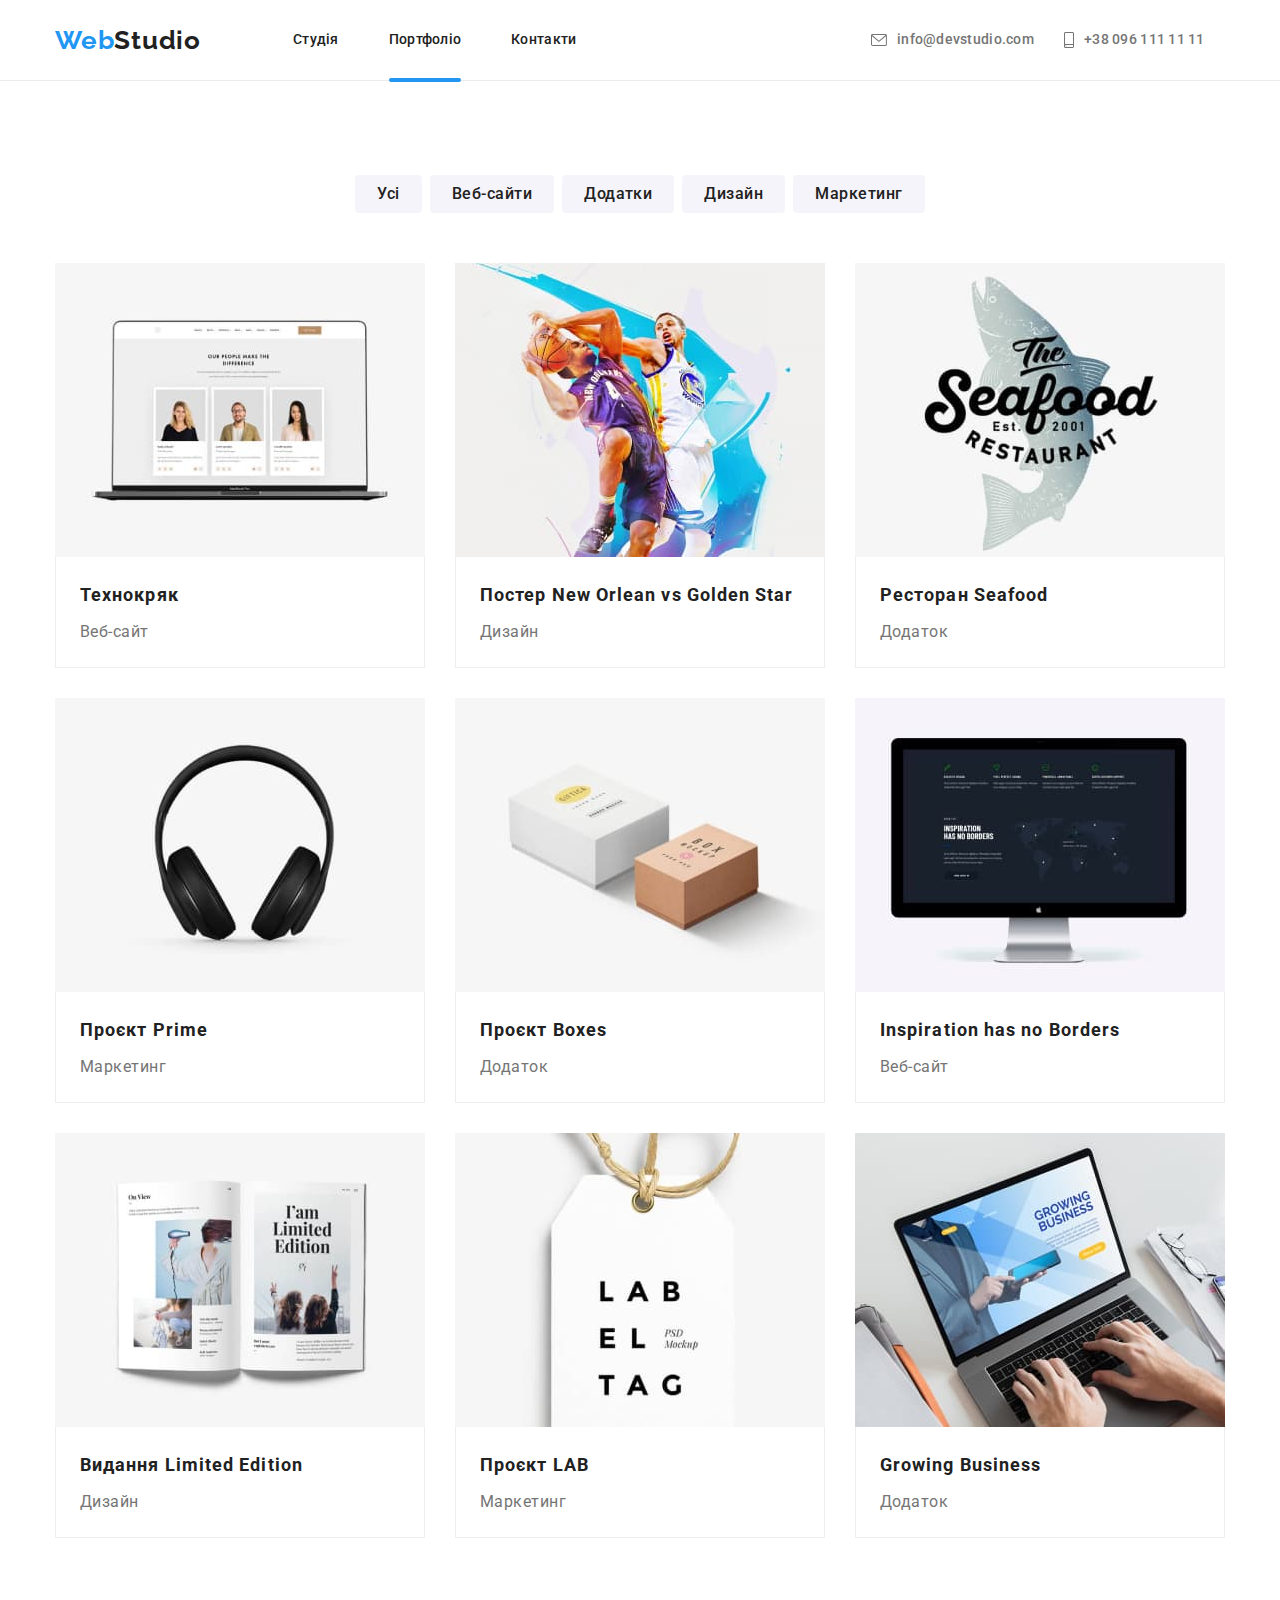
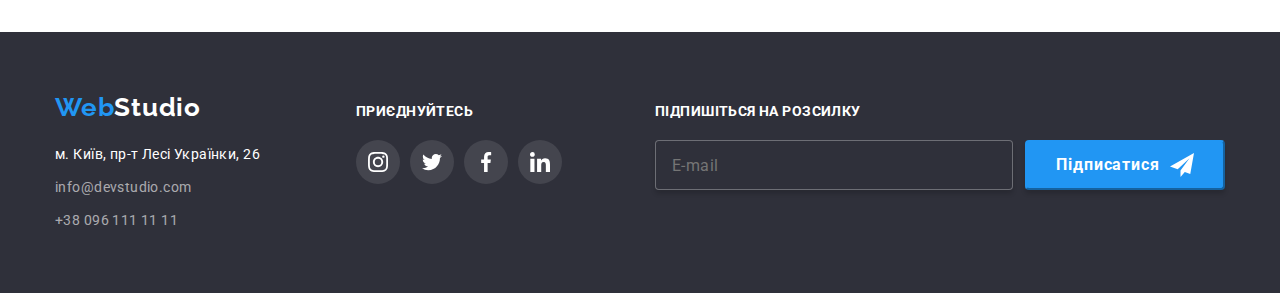
==== portfolio.html @ dd697e54 "1" ====
<!DOCTYPE html>
<html lang="uk">
  <head>
    <meta charset="UTF-8" />
    <link rel="preconnect" href="https://fonts.googleapis.com" />
    <link rel="preconnect" href="https://fonts.gstatic.com" crossorigin />
    <link
      href="https://fonts.googleapis.com/css2?family=Raleway:wght@700&family=Roboto:wght@400;500;700;900&display=swap"
      rel="stylesheet"
    />
    <meta name="viewport" content="width=device-width, initial-scale=1.0" />
    <title>WebStudio</title>
    <link
      rel="stylesheet"
      href="https://cdnjs.cloudflare.com/ajax/libs/modern-normalize/1.1.0/modern-normalize.min.css"
      integrity="sha512-wpPYUAdjBVSE4KJnH1VR1HeZfpl1ub8YT/NKx4PuQ5NmX2tKuGu6U/JRp5y+Y8XG2tV+wKQpNHVUX03MfMFn9Q=="
      crossorigin="anonymous"
      referrerpolicy="no-referrer"
    />
    <link
      rel="stylesheet"
      href="https://cdnjs.cloudflare.com/ajax/libs/modern-normalize/1.1.0/modern-normalize.min.css"
    />
    <link rel="stylesheet" href="./css/main.min.css" />
  </head>
  <body class="portfolio-body">
    <header class="page-header">
      <div class="container">
        <nav class="main-nav">
          <a href="" class="page-header__logo logo">Web<span class="logo__text">Studio</span></a>
          <ul class="site-nav">
            <li class="site-nav__item">
              <a href="./index.html" class="site-nav__link">Студія</a>
            </li>
            <li class="site-nav__item">
              <a href="./portfolio.html" class="site-nav__link site-nav__link--current"
                >Портфоліо</a
              >
            </li>
            <li class="site-nav__item"><a href="./" class="site-nav__link">Контакти</a></li>
          </ul>
          <ul class="site-auth">
            <li class="site-auth__item">
              <a href="mailto:info@devstudio.com" class="site-auth__link"
                ><svg class="site-auth__icon" width="16" height="12">
                  <use href="./images/icons.svg#icon-envelope"></use></svg
                >info@devstudio.com</a
              >
            </li>
            <li class="site-auth__item">
              <a href="tel:+380961111111" class="site-auth__link"
                ><svg class="site-auth__icon" width="10" height="16">
                  <use href="./images/icons.svg#icon-phone"></use></svg
                >+38 096 111 11 11</a
              >
            </li>
          </ul>
        </nav>
      </div>
    </header>
    <main>
      <section class="section-portfolio">
        <div class="container">
          <!--Фільтр з 5 кнопок-->
          <ul class="filters">
            <li class="filters__item">
              <button type="button" class="button__filter">Усі</button>
            </li>
            <li class="filters__item">
              <button type="button" class="button__filter">Веб-сайти</button>
            </li>
            <li class="filters__item">
              <button type="button" class="button__filter">Додатки</button>
            </li>
            <li class="filters__item">
              <button type="button" class="button__filter">Дизайн</button>
            </li>
            <li class="filters__item">
              <button type="button" class="button__filter">Маркетинг</button>
            </li>
          </ul>
          <!--Приклади робіт-->

          <div class="card example-card">
            <ul class="card__list">
              <li class="card__item">
                <a href="" class="card__link">
                  <div class="card__image">
                    <img
                      src="./images/img1.jpg"
                      alt="екран комп'ютера з трьома представниками компанії та основними відомостями про них"
                      width="370"
                      class="photo"
                    />
                    <div class="card__overlay">
                      <p class="card__text">
                        Ресурс пропонує комплексні пропозиції з різним рівнем функціоналу та
                        сервісів. Все це дозволить відвідувачу отримати вичерпні відомості про
                        компанію чи приватну особу.
                      </p>
                    </div>
                  </div>
                  <div class="card__sign">
                    <h2 class="card__name">Технокряк</h2>
                    <p class="card__product">Веб-сайт</p>
                  </div>
                </a>
              </li>
              <li class="card__item">
                <a href="" class="card__link">
                  <div class="card__image">
                    <img
                      src="./images/img2.jpg"
                      alt="зображення двох баскетболістів у стрибку в боротьбі за м'яч"
                      width="370"
                      class="photo"
                    />
                    <div class="card__overlay">
                      <p class="card__text">
                        Ресурс пропонує комплексні пропозиції з різним рівнем функціоналу та
                        сервісів. Все це дозволить відвідувачу отримати вичерпні відомості про
                        компанію чи приватну особу.
                      </p>
                    </div>
                  </div>
                  <div class="card__sign">
                    <h2 class="card__name">Постер New Orlean vs Golden Star</h2>
                    <p class="card__product">Дизайн</p>
                  </div>
                </a>
              </li>
              <li class="card__item">
                <a href="" class="card__link">
                  <div class="card__image">
                    <img
                      src="./images/img3.jpg"
                      alt="сіра риба як логотип ресторану з назвою ресторану на ній"
                      width="370"
                      class="photo"
                    />
                    <div class="card__overlay">
                      <p class="card__text">
                        Ресурс пропонує комплексні пропозиції з різним рівнем функціоналу та
                        сервісів. Все це дозволить відвідувачу отримати вичерпні відомості про
                        компанію чи приватну особу.
                      </p>
                    </div>
                  </div>
                  <div class="card__sign">
                    <h2 class="card__name">Ресторан Seafood</h2>
                    <p class="card__product">Додаток</p>
                  </div>
                </a>
              </li>
              <li class="card__item">
                <a href="" class="card__link">
                  <div class="card__image">
                    <img
                      src="./images/img4.jpg"
                      alt="великі навушники чорного кольору"
                      width="370"
                      class="photo"
                    />
                    <div class="card__overlay">
                      <p class="card__text">
                        Ресурс пропонує комплексні пропозиції з різним рівнем функціоналу та
                        сервісів. Все це дозволить відвідувачу отримати вичерпні відомості про
                        компанію чи приватну особу.
                      </p>
                    </div>
                  </div>
                  <div class="card__sign">
                    <h2 class="card__name">Проєкт Prime</h2>
                    <p class="card__product">Маркетинг</p>
                  </div>
                </a>
              </li>
              <li class="card__item">
                <a href="" class="card__link">
                  <div class="card__image">
                    <img
                      src="./images/img5.jpg"
                      alt="біла і коричнева коробки лежать поруч"
                      width="370"
                      class="photo"
                    />
                    <div class="card__overlay">
                      <p class="card__text">
                        Ресурс пропонує комплексні пропозиції з різним рівнем функціоналу та
                        сервісів. Все це дозволить відвідувачу отримати вичерпні відомості про
                        компанію чи приватну особу.
                      </p>
                    </div>
                  </div>
                  <div class="card__sign">
                    <h2 class="card__name">Проєкт Boxes</h2>
                    <p class="card__product">Додаток</p>
                  </div>
                </a>
              </li>
              <li class="card__item">
                <a href="" class="card__link">
                  <div class="card__image">
                    <img
                      src="./images/img6.jpg"
                      alt="комп'ютер з сторінкою сайту на екрані"
                      width="370"
                      class="photo"
                    />
                    <div class="card__overlay">
                      <p class="card__text">
                        Ресурс пропонує комплексні пропозиції з різним рівнем функціоналу та
                        сервісів. Все це дозволить відвідувачу отримати вичерпні відомості про
                        компанію чи приватну особу.
                      </p>
                    </div>
                  </div>
                  <div class="card__sign">
                    <h2 class="card__name">Inspiration has no Borders</h2>
                    <p class="card__product">Веб-сайт</p>
                  </div>
                </a>
              </li>
              <li class="card__item">
                <a href="" class="card__link">
                  <div class="card__image">
                    <img
                      src="./images/img7.jpg"
                      alt="розворот журналу з зображеннями-прикладами дизайну"
                      width="370"
                      class="photo"
                    />
                    <div class="card__overlay">
                      <p class="card__text">
                        Ресурс пропонує комплексні пропозиції з різним рівнем функціоналу та
                        сервісів. Все це дозволить відвідувачу отримати вичерпні відомості про
                        компанію чи приватну особу.
                      </p>
                    </div>
                  </div>
                  <div class="card__sign">
                    <h2 class="card__name">Видання Limited Edition</h2>
                    <p class="card__product">Дизайн</p>
                  </div>
                </a>
              </li>
              <li class="card__item">
                <a href="" class="card__link">
                  <div class="card__image">
                    <img
                      src="./images/img8.jpg"
                      alt="ярлик з логотипом компанії"
                      width="370"
                      class="photo"
                    />
                    <div class="card__overlay">
                      <p class="card__text">
                        Ресурс пропонує комплексні пропозиції з різним рівнем функціоналу та
                        сервісів. Все це дозволить відвідувачу отримати вичерпні відомості про
                        компанію чи приватну особу.
                      </p>
                    </div>
                  </div>
                  <div class="card__sign">
                    <h2 class="card__name">Проєкт LAB</h2>
                    <p class="card__product">Маркетинг</p>
                  </div>
                </a>
              </li>
              <li class="card__item">
                <a href="" class="card__link">
                  <div class="card__image">
                    <img
                      src="./images/img9.jpg"
                      alt="руки на клавіатурі і сторінка з сійту компанії на екрані"
                      width="370"
                      class="photo"
                    />
                    <div class="card__overlay">
                      <p class="card__text">
                        Ресурс пропонує комплексні пропозиції з різним рівнем функціоналу та
                        сервісів. Все це дозволить відвідувачу отримати вичерпні відомості про
                        компанію чи приватну особу.
                      </p>
                    </div>
                  </div>
                  <div class="card__sign">
                    <h2 class="card__name">Growing Business</h2>
                    <p class="card__product">Додаток</p>
                  </div>
                </a>
              </li>
            </ul>
          </div>
        </div>
      </section>
    </main>
    <footer class="footer">
      <div class="container-footer">
        <div class="footer__list">
          <div class="footer__links">
            <a href="./" class="footer__logo logo"
              >Web<span class="logo__text--inverse">Studio</span></a
            >
            <address class="contact">
              <ul class="contact__list">
                <li class="contact__item">
                  <a
                    href="https://www.google.com/maps/d/u/0/viewer?mid=10uSM3H-mIU3GznYo2szRIEphczw&hl=en_US&ll=50.42732700000001%2C30.538092&z=17"
                    class="contact__link contact__link--white"
                    >м. Київ, пр-т Лесі Українки, 26</a
                  >
                </li>
                <li class="contact__item">
                  <a href="mailto:info@devstudio.com" class="contact__link">info@devstudio.com</a>
                </li>
                <li class="contact__item">
                  <a href="tel:+380961111111" class="contact__link">+38 096 111 11 11</a>
                </li>
              </ul>
            </address>
          </div>
          <div class="join-links">
            <h3 class="join-links__subtitle">ПРИЄДНУЙТЕСЬ</h3>
            <ul class="join-links__social-net social-net">
              <li class="social-net__item">
                <a href="" class="social-net__link">
                  <svg class="social-net__icon" width="20" height="20">
                    <use href="./images/icons.svg#icon-instagram"></use>
                  </svg>
                </a>
              </li>
              <li class="social-net__item">
                <a href="" class="social-net__link">
                  <svg class="social-net__icon" width="20" height="20">
                    <use href="./images/icons.svg#icon-twitter"></use>
                  </svg>
                </a>
              </li>
              <li class="social-net__item">
                <a href="" class="social-net__link">
                  <svg class="social-net__icon" width="20" height="20">
                    <use href="./images/icons.svg#icon-facebook"></use>
                  </svg>
                </a>
              </li>
              <li class="social-net__item">
                <a href="" class="social-net__link">
                  <svg class="social-net__icon" width="20" height="20">
                    <use href="./images/icons.svg#icon-linkedin"></use>
                  </svg>
                </a>
              </li>
            </ul>
          </div>
          <div class="signup">
            <h2 class="signup__title">Підпишіться на розсилку</h2>
            <form class="signup__form" name="signup-form">
              <label class="signup__label" for="person-email"></label>
              <input
                class="email__input"
                id="person-email"
                type="email"
                placeholder="E-mail"
                required
              />
              <button class="signup__button" type="submit">
                Підписатися<svg class="send__icon" width="24" height="24">
                  <use href="./images/icons.svg#icon-icon-send"></use>
                </svg>
              </button>
            </form>
          </div>
        </div>
      </div>
    </footer>
  </body>
</html>
---- css/main.min.css ----
*,*::before,*::after{-webkit-box-sizing:border-box;box-sizing:border-box}:root{--primary-text-color: #212121;--background-color: #F5F5F5;--aditional-color: #ffffff;--accent-text-color: #757575;--button-active-color: #2196F3;--transition-timing-function: 250ms cubic-bezier(0.4, 0, 0.2, 1)}body{font-family:“Roboto”,sans-serif;font-style:normal;font-weight:400;color:var(--primary-text-color)}h1,h2,h3,h4,p,ul{margin:0}.visually-hidden{position:absolute;white-space:nowrap;width:1px;height:1px;overflow:hidden;border:0;padding:0;clip:rect(0);-webkit-clip-path:inset(50%);clip-path:inset(50%);margin:-1px}.container{margin:0 auto;width:1200px;padding-left:15px;padding-right:15px}/*! modern-normalize v1.1.0 | MIT License | https://github.com/sindresorhus/modern-normalize */*,::before,::after{-webkit-box-sizing:border-box;box-sizing:border-box}html{line-height:1.15;-webkit-text-size-adjust:100%;-moz-tab-size:4;-o-tab-size:4;tab-size:4}body{margin:0;font-family:system-ui,-apple-system,"Segoe UI",Roboto,Helvetica,Arial,sans-serif,"Apple Color Emoji","Segoe UI Emoji"}hr{height:0;color:inherit}abbr[title]{-webkit-text-decoration:underline dotted;text-decoration:underline dotted}b,strong{font-weight:bolder}code,kbd,samp,pre{font-family:ui-monospace,SFMono-Regular,Consolas,"Liberation Mono",Menlo,monospace;font-size:1em}small{font-size:80%}sub,sup{font-size:75%;line-height:0;position:relative;vertical-align:baseline}sub{bottom:-0.25em}sup{top:-0.5em}table{text-indent:0;border-color:inherit}button,input,optgroup,select,textarea{font-family:inherit;font-size:100%;line-height:1.15;margin:0}button,select{text-transform:none}button,[type=button],[type=reset],[type=submit]{-webkit-appearance:button}::-moz-focus-inner{border-style:none;padding:0}:-moz-focusring{outline:1px dotted ButtonText}:-moz-ui-invalid{box-shadow:none}legend{padding:0}progress{vertical-align:baseline}::-webkit-inner-spin-button,::-webkit-outer-spin-button{height:auto}[type=search]{-webkit-appearance:textfield;outline-offset:-2px}::-webkit-search-decoration{-webkit-appearance:none}::-webkit-file-upload-button{-webkit-appearance:button;font:inherit}summary{display:list-item}.section-hero{max-width:1600px;height:600px;background-color:#c4c4c4;margin-left:auto;margin-right:auto;background-image:-webkit-gradient(linear, left top, right top, from(rgba(47, 48, 58, 0.4)), to(rgba(47, 48, 58, 0.4))),url(../images/background.jpg);background-image:linear-gradient(to right, rgba(47, 48, 58, 0.4), rgba(47, 48, 58, 0.4)),url(../images/background.jpg);background-repeat:no-repeat;background-position:center;background-size:cover}.container-hero{display:-webkit-box;display:-ms-flexbox;display:flex;-webkit-box-orient:vertical;-webkit-box-direction:normal;-ms-flex-direction:column;flex-direction:column;width:1200px;height:600px;padding:200px 15px 260px 15px;margin:0 auto;-webkit-box-align:center;-ms-flex-align:center;align-items:center}.section-hero__title{display:block;text-align:center;margin:0 auto 30px auto;width:696px;height:120px;width:696px;font-family:Roboto;font-weight:900;font-size:44px;line-height:1.36;letter-spacing:.06em;text-transform:uppercase;color:var(--aditional-color)}.main-button{min-width:216px;height:50px;padding:10px 32px;font-family:Roboto;font-style:normal;font-weight:700;font-size:16px;line-height:1.88;letter-spacing:.06em;color:var(--aditional-color);background:#2196f3;-webkit-box-shadow:0px 4px 4px rgba(0,0,0,.15);box-shadow:0px 4px 4px rgba(0,0,0,.15);border:0;border-radius:4px;cursor:pointer;-webkit-transition:background-color var(--transition-timing-function),color var(--transition-timing-function),-webkit-box-shadow var(--transition-timing-function);transition:background-color var(--transition-timing-function),color var(--transition-timing-function),-webkit-box-shadow var(--transition-timing-function);transition:background-color var(--transition-timing-function),color var(--transition-timing-function),box-shadow var(--transition-timing-function);transition:background-color var(--transition-timing-function),color var(--transition-timing-function),box-shadow var(--transition-timing-function),-webkit-box-shadow var(--transition-timing-function)}.hero-button{margin:0 auto}.hero-button:hover,.hero-button:active,.hero-button:focus{background:#188ce8;-webkit-box-shadow:0px 4px 4px rgba(0,0,0,.15);box-shadow:0px 4px 4px rgba(0,0,0,.15);color:var(--aditional-color)}.page-header{margin:0 auto;width:100%;border-bottom:1px solid #ececec}.main-nav{display:-webkit-box;display:-ms-flexbox;display:flex;-webkit-box-pack:center;-ms-flex-pack:center;justify-content:center;-webkit-box-align:center;-ms-flex-align:center;align-items:center}.logo{display:-webkit-box;display:-ms-flexbox;display:flex;width:145px;font-family:Raleway;font-style:normal;font-weight:700;font-size:26px;line-height:31px;letter-spacing:.03em;color:var(--button-active-color);text-decoration:none}.page-header__logo{margin-right:93px}.logo__text{color:var(--primary-text-color)}.site-nav{display:-webkit-box;display:-ms-flexbox;display:flex;-webkit-box-align:center;-ms-flex-align:center;align-items:center;width:281px;padding-left:0;margin-left:0;margin-right:auto;list-style:none}.site-nav__item{display:-webkit-box;display:-ms-flexbox;display:flex;display:block;position:relative}.site-nav__item:not(:last-child){margin-right:50px}.site-nav__link{display:block;font-family:Roboto;font-weight:500;font-size:14px;line-height:1.14;letter-spacing:.02em;color:var(--primary-text-color);text-decoration:none;padding-top:32px;padding-bottom:32px;-webkit-transition:color var(--transition-timing-function);transition:color var(--transition-timing-function)}.site-nav__link:hover,.site-nav__link:focus,.site-nav__link:active{color:var(--button-active-color)}.site-nav__link--current::after{display:block;content:"";width:100%;height:4px;position:absolute;left:0;bottom:-2px;background-color:var(--button-active-color);border-radius:2px}.site-auth{display:-webkit-box;display:-ms-flexbox;display:flex;-webkit-box-align:center;-ms-flex-align:center;align-items:center;gap:30px;padding:0;margin-left:0}.site-auth__link{display:-webkit-box;display:-ms-flexbox;display:flex;-webkit-box-pack:center;-ms-flex-pack:center;justify-content:center;-webkit-box-align:center;-ms-flex-align:center;align-items:center;padding:32px 0;color:var(--accent-text-color);font-family:Roboto;font-size:14px;line-height:1.14;font-weight:500;letter-spacing:.02em;text-decoration:none;-webkit-transition:color var(--transition-timing-function);transition:color var(--transition-timing-function)}.site-auth__link:hover,.site-auth__link:focus{color:var(--button-active-color)}.site-auth__icon{fill:currentColor;margin-right:10px}.site-auth__item{display:-webkit-box;display:-ms-flexbox;display:flex;min-width:161px;-webkit-box-orient:horizontal;-webkit-box-direction:normal;-ms-flex-direction:row;flex-direction:row;-webkit-box-align:center;-ms-flex-align:center;align-items:center;list-style:none}.site-auth__item__item+.site-auth__item__item{margin-left:50px}.backdrop{position:fixed;top:0;left:0;z-index:1;width:100%;height:100%;background-color:rgba(0,0,0,.2);-webkit-transition:opacity var(--transition-timing-function),visibility var(--transition-timing-function);transition:opacity var(--transition-timing-function),visibility var(--transition-timing-function)}.is-hidden{visibility:hidden;opacity:0;pointer-events:none}.backdrop .is-hidden .modal{-webkit-transform:translate(-50%, -50%);transform:translate(-50%, -50%)}.modal{position:absolute;top:50%;left:50%;-webkit-transform:translate(-50%, -50%);transform:translate(-50%, -50%);width:528px;max-height:581px;height:100%;padding:40px;border-radius:4px;-webkit-box-shadow:0px 1px 3px rgba(0,0,0,.12),0px 1px 1px rgba(0,0,0,.14),0px 2px 1px rgba(0,0,0,.2);box-shadow:0px 1px 3px rgba(0,0,0,.12),0px 1px 1px rgba(0,0,0,.14),0px 2px 1px rgba(0,0,0,.2);background-color:var(--aditional-color);-webkit-transition:-webkit-transform var(--transition-timing-function),-webkit-box-shadow var(--transition-timing-function);transition:-webkit-transform var(--transition-timing-function),-webkit-box-shadow var(--transition-timing-function);transition:transform var(--transition-timing-function),box-shadow var(--transition-timing-function);transition:transform var(--transition-timing-function),box-shadow var(--transition-timing-function),-webkit-transform var(--transition-timing-function),-webkit-box-shadow var(--transition-timing-function)}.button-close{position:absolute;display:-webkit-box;display:-ms-flexbox;display:flex;-webkit-box-pack:center;-ms-flex-pack:center;justify-content:center;-webkit-box-align:center;-ms-flex-align:center;align-items:center;right:8px;top:8px;width:30px;height:30px;padding:0;background:none;border:1px solid rgba(0,0,0,.1);border-radius:50%;color:#000;cursor:pointer;-webkit-transition:color var(--transition-timing-function);transition:color var(--transition-timing-function)}.button-close:focus,.button-close:hover{color:var(--button-active-color)}.x-icon{fill:currentColor}.order-form{position:relative}.order-form__title{font-family:Roboto;margin-bottom:12px;font-style:normal;font-weight:700;font-size:20px;line-height:1.15;text-align:center;letter-spacing:.03em;color:var(--primary-text-color)}.order-form__inputs{position:relative}.order-form__inputs:focus-within{fill:var(--button-active-color)}.order-form__label{display:block;margin-bottom:4px;font-family:Roboto;font-size:12px;line-height:1.17;letter-spacing:.01em;color:var(--accent-text-color)}.order-form__input{width:100%;height:40px;padding:11px 12px 11px 35px;margin-bottom:10px;border:1px solid rgba(33,33,33,.2);border-radius:4px;outline:none;-webkit-transition:border-color var(--transition-timing-function),color var(--transition-timing-function);transition:border-color var(--transition-timing-function),color var(--transition-timing-function)}.order-form__input:focus,.order-form__input:active{border-color:var(--button-active-color);color:var(--button-active-color);cursor:pointer}.order-form__icon{position:absolute;top:40%;left:12px;-webkit-transform:translateY(-50%);transform:translateY(-50%)}.order-form__textarea{width:448px;height:120px;padding:12px 16px;margin-bottom:20px;font-family:Roboto;font-weight:400;font-size:12px;line-height:1.17;letter-spacing:.01em;color:rgba(117,117,117,.5);border:1px solid rgba(33,33,33,.2);border-radius:4px;outline:none;resize:none;-webkit-transition:border-color var(--transition-timing-function);transition:border-color var(--transition-timing-function)}.order-form__textarea:active,.order-form__textarea:focus{border-color:var(--button-active-color);cursor:pointer}.checkbox{position:relative}.checkbox__input{appearance:none;-webkit-appearance:none;-moz-appearance:none}.checkbox__input:checked+.checkbox__icon--checked{background-color:var(--button-active-color);border:0;cursor:pointer}.checkbox__label{display:block;padding-left:28px;font-family:Roboto;font-weight:400;font-size:14px;line-height:1.71;letter-spacing:.03em;color:var(--accent-text-color);margin-bottom:30px}.checkbox__icon--checked{position:absolute;fill:var(--aditional-color);border:none;left:5px;top:3px;border:2px solid var(--primary-text-color);border-radius:2px;-webkit-transition:background-color var(--transition-timing-function);transition:background-color var(--transition-timing-function)}.checkbox__text{color:var(--button-active-color)}.order-form__button{display:-webkit-box;display:-ms-flexbox;display:flex;-webkit-box-pack:center;-ms-flex-pack:center;justify-content:center;-webkit-box-align:center;-ms-flex-align:center;align-items:center;padding:10px 52px;margin:0 auto;margin-bottom:40px;width:200px;height:50px;font-family:Roboto;font-weight:700;font-size:16px;line-height:1.88;letter-spacing:.06em;color:var(--aditional-color);background-color:var(--button-active-color);border-radius:4px;border-color:var(--button-active-color);-webkit-transition:background-color var(--transition-timing-function),-webkit-box-shadow var(--transition-timing-function);transition:background-color var(--transition-timing-function),-webkit-box-shadow var(--transition-timing-function);transition:background-color var(--transition-timing-function),box-shadow var(--transition-timing-function);transition:background-color var(--transition-timing-function),box-shadow var(--transition-timing-function),-webkit-box-shadow var(--transition-timing-function)}.order-form__button:focus,.order-form__button:hover,.order-form__button:active{background-color:#188ce8;-webkit-box-shadow:0px 4px 4px rgba(0,0,0,.15);box-shadow:0px 4px 4px rgba(0,0,0,.15)}.logo{display:-webkit-box;display:-ms-flexbox;display:flex;width:145px;font-family:Raleway;font-style:normal;font-weight:700;font-size:26px;line-height:31px;letter-spacing:.03em;color:var(--button-active-color);text-decoration:none}.section-features{width:100%;padding-top:94px;padding-bottom:94px;width:auto}.features{display:-webkit-box;display:-ms-flexbox;display:flex;padding:0;gap:30px}.features__list{display:block;list-style:none;width:270px}.features__item{display:-webkit-box;display:-ms-flexbox;display:flex;width:270px;height:120px;background-color:#f5f4fa;-webkit-box-pack:center;-ms-flex-pack:center;justify-content:center;-webkit-box-align:center;-ms-flex-align:center;align-items:center;border-radius:4px}.features__icon{fill:currentColor;width:70px;height:70px}.features__subtitle{margin-bottom:10px;margin-top:30px;font-family:Roboto;font-weight:700;font-size:14px;line-height:1.14;letter-spacing:.03em;text-transform:uppercase}.features__text{font-family:Roboto;font-size:14px;line-height:2;letter-spacing:.03em;color:var(--accent-text-color)}.section-activities{width:100%;padding-bottom:94px;width:auto}.activities{display:-webkit-box;display:-ms-flexbox;display:flex;padding:0}.activities__title{display:block;display:-webkit-box;display:-ms-flexbox;display:flex;-webkit-box-pack:center;-ms-flex-pack:center;justify-content:center;min-width:366px;font-family:Roboto;font-weight:700;font-size:36px;line-height:1.17;letter-spacing:.03em;color:var(--primary-text-color);margin-bottom:50px}.activities__item{display:-webkit-box;display:-ms-flexbox;display:flex;position:relative;min-width:370px;list-style:none}.activities__item:not(:last-child){margin-right:30px}.activities__thumb{position:absolute;display:-webkit-box;display:-ms-flexbox;display:flex;-webkit-box-pack:center;-ms-flex-pack:center;justify-content:center;-webkit-box-align:center;-ms-flex-align:center;align-items:center;width:100%;height:70px;bottom:0;background-color:#2f303a;opacity:.8}.activities__subtitle{font-family:Roboto;font-weight:700;font-size:14px;line-height:1.14;text-align:center;letter-spacing:.03em;text-transform:uppercase;color:var(--aditional-color)}.activities__photo{display:block;max-width:100%;height:auto;margin:0}.section-staff{width:100%;padding-bottom:94px;padding-top:94px;width:auto;background-color:#f5f4fa}.staff__title{display:block;display:-webkit-box;display:-ms-flexbox;display:flex;-webkit-box-pack:center;-ms-flex-pack:center;justify-content:center;min-width:366px;font-family:Roboto;font-weight:700;font-size:36px;line-height:1.17;letter-spacing:.03em;color:var(--primary-text-color);margin-bottom:50px}.staff__list{display:-webkit-box;display:-ms-flexbox;display:flex;padding:0;-webkit-box-pack:justify;-ms-flex-pack:justify;justify-content:space-between}.card-staff{list-style:none;background:var(--aditional-color);-webkit-box-shadow:0px 1px 3px rgba(0,0,0,.12),0px 1px 1px rgba(0,0,0,.14),0px 2px 1px rgba(0,0,0,.2);box-shadow:0px 1px 3px rgba(0,0,0,.12),0px 1px 1px rgba(0,0,0,.14),0px 2px 1px rgba(0,0,0,.2);border-radius:0px 0px 4px 4px}.card-staff__photo{display:block;max-width:100%}.card-staff__text{padding-top:30px}.card-staff__name{font-family:Roboto;font-weight:500;font-size:16px;line-height:1.19;text-align:center;letter-spacing:.03em;color:var(--primary-text-color);margin-bottom:10px}.card-staff__position{font-family:Roboto;font-weight:400;font-size:16px;line-height:1.19;text-align:center;letter-spacing:.03em;color:var(--accent-text-color)}.card-net{display:-webkit-box;display:-ms-flexbox;display:flex;gap:10px;-webkit-box-pack:center;-ms-flex-pack:center;justify-content:center;list-style:none;-webkit-box-orient:horizontal;-webkit-box-direction:normal;-ms-flex-direction:row;flex-direction:row;padding:16px 32px 30px 32px}.card-net__link{display:-webkit-box;display:-ms-flexbox;display:flex;-webkit-box-align:center;-ms-flex-align:center;align-items:center;-webkit-box-pack:center;-ms-flex-pack:center;justify-content:center;width:44px;height:44px;border-radius:50%;-webkit-transition:background-color var(--transition-timing-function),color var(--transition-timing-function),fill var(--transition-timing-function);transition:background-color var(--transition-timing-function),color var(--transition-timing-function),fill var(--transition-timing-function);background-color:var(--aditional-color);color:#afb1b8}.card-net__link:hover,.card-net__link:focus{background-color:var(--button-active-color);color:var(--aditional-color)}.card-net__link .card-net__icon{fill:currentColor}.section-clients{width:100%;padding-bottom:94px;padding-top:94px;width:auto}.clients__title{display:block;display:-webkit-box;display:-ms-flexbox;display:flex;-webkit-box-pack:center;-ms-flex-pack:center;justify-content:center;font-family:Roboto;min-width:366px;font-weight:700;font-size:36px;line-height:1.17;letter-spacing:.03em;color:var(--primary-text-color);margin-bottom:50px}.clients__list{display:block;display:-webkit-box;display:-ms-flexbox;display:flex;-webkit-box-align:center;-ms-flex-align:center;align-items:center;gap:30px;-webkit-box-pack:center;-ms-flex-pack:center;justify-content:center;padding:0;list-style:none}.clients__link{display:block;display:-webkit-box;display:-ms-flexbox;display:flex;width:170px;height:92px;-webkit-box-pack:center;-ms-flex-pack:center;justify-content:center;-webkit-box-align:center;-ms-flex-align:center;align-items:center;outline:1px solid #afb1b8;border-radius:4%;background-color:var(--aditional-color);color:#afb1b8;-webkit-transition:color var(--transition-timing-function),outline var(--transition-timing-function),fill var(--transition-timing-function);transition:color var(--transition-timing-function),outline var(--transition-timing-function),fill var(--transition-timing-function)}.clients__link:hover,.clients__link:focus{outline:1px solid var(--button-active-color);color:var(--button-active-color)}.clients__icon{fill:currentColor;display:-webkit-box;display:-ms-flexbox;display:flex;-webkit-box-align:center;-ms-flex-align:center;align-items:center;-webkit-box-pack:center;-ms-flex-pack:center;justify-content:center;width:106px;height:60px}.footer{background-color:#2f303a;display:-webkit-box;display:-ms-flexbox;display:flex;min-width:1200px;padding-left:15px;padding-right:15px;margin:0 auto;-webkit-box-align:baseline;-ms-flex-align:baseline;align-items:baseline;-webkit-box-pack:center;-ms-flex-pack:center;justify-content:center}.container-footer{min-width:1170px;padding:0;display:-webkit-box;display:-ms-flexbox;display:flex}.footer__list{display:-webkit-box;display:-ms-flexbox;display:flex;-webkit-box-align:baseline;-ms-flex-align:baseline;align-items:baseline}.footer__links{display:-webkit-box;display:-ms-flexbox;display:flex;min-width:231px;-webkit-box-orient:vertical;-webkit-box-direction:normal;-ms-flex-direction:column;flex-direction:column;padding:60px 0}.logo{display:-webkit-box;display:-ms-flexbox;display:flex;width:145px;font-family:Raleway;font-style:normal;font-weight:700;font-size:26px;line-height:31px;letter-spacing:.03em;color:var(--button-active-color);text-decoration:none}.logo__text--inverse{color:var(--aditional-color)}.contact{margin-top:20px}.contact__list{padding-left:0;list-style:none}.contact__item:not(:last-child){margin-bottom:9px}.contact__link{font-family:Roboto;font-size:14px;font-style:normal;line-height:1.71;letter-spacing:.03em;color:rgba(255,255,255,.6);text-decoration:none;-webkit-transition:color var(--transition-timing-function);transition:color var(--transition-timing-function)}.contact__link:focus,.contact__link:hover{color:var(--button-active-color)}.contact__link--white{color:var(--aditional-color)}.join-links{display:-webkit-box;display:-ms-flexbox;display:flex;-webkit-box-orient:vertical;-webkit-box-direction:normal;-ms-flex-direction:column;flex-direction:column;gap:20px;padding:72px 93px 100px 70px}.join-links__subtitle{display:block;display:-webkit-box;display:-ms-flexbox;display:flex;-webkit-box-align:start;-ms-flex-align:start;align-items:flex-start;font-family:Roboto;font-weight:700;font-size:14px;line-height:1.14;letter-spacing:.03em;text-transform:uppercase;color:var(--aditional-color)}.social-net{display:-webkit-box;display:-ms-flexbox;display:flex;gap:10px;-webkit-box-pack:center;-ms-flex-pack:center;justify-content:center;list-style:none;-webkit-box-orient:horizontal;-webkit-box-direction:normal;-ms-flex-direction:row;flex-direction:row;padding:0}.social-net__link{display:-webkit-box;display:-ms-flexbox;display:flex;-webkit-box-align:center;-ms-flex-align:center;align-items:center;-webkit-box-pack:center;-ms-flex-pack:center;justify-content:center;width:44px;height:44px;border-radius:50%;-webkit-transition:background-color var(--transition-timing-function),color var(--transition-timing-function),fill var(--transition-timing-function);transition:background-color var(--transition-timing-function),color var(--transition-timing-function),fill var(--transition-timing-function);background-color:rgba(255,255,255,.1);color:var(--aditional-color)}.social-net__link:hover,.social-net__link:focus{background-color:var(--button-active-color)}.social-net__link .social-net__icon{fill:currentColor}.signup{display:-webkit-box;display:-ms-flexbox;display:flex;-webkit-box-orient:vertical;-webkit-box-direction:normal;-ms-flex-direction:column;flex-direction:column;padding:72px 0 94px 0}.signup__title{margin-bottom:20px;font-family:Roboto;font-weight:700;font-size:14px;line-height:1.14;letter-spacing:.03em;text-transform:uppercase;color:var(--aditional-color)}.signup__form{display:-webkit-box;display:-ms-flexbox;display:flex;-ms-flex-item-align:end;align-self:flex-end}.email__input{display:-webkit-box;display:-ms-flexbox;display:flex;margin-right:12px;margin-left:0;padding:15px 16px;width:358px;height:50px;-webkit-box-pack:start;-ms-flex-pack:start;justify-content:flex-start;-webkit-box-align:center;-ms-flex-align:center;align-items:center;font-family:Roboto;font-weight:400;font-size:16px;line-height:1.25;letter-spacing:.03em;outline:none;color:rgba(255,255,255,.6);background-color:#2f303a;border:1px solid rgba(255,255,255,.3);border-radius:4px;-webkit-box-shadow:0px 4px 4px rgba(0,0,0,.15);box-shadow:0px 4px 4px rgba(0,0,0,.15);-webkit-transition:border-color var(--transition-timing-function);transition:border-color var(--transition-timing-function)}.email__input:active,.email__input:focus{border-color:var(--button-active-color)}.signup__button{display:block;display:-webkit-box;display:-ms-flexbox;display:flex;-webkit-box-pack:center;-ms-flex-pack:center;justify-content:center;-webkit-box-align:center;-ms-flex-align:center;align-items:center;font-family:Roboto;padding:10px 28px;width:200px;height:50px;background-color:var(--button-active-color);-webkit-box-shadow:0px 4px 4px rgba(0,0,0,.15);box-shadow:0px 4px 4px rgba(0,0,0,.15);border-radius:4px;border-color:var(--button-active-color);font-weight:700;font-size:16px;line-height:1.88;letter-spacing:.06em;color:var(--aditional-color);cursor:pointer;-webkit-transition:background-color var(--transition-timing-function),color var(--transition-timing-function);transition:background-color var(--transition-timing-function),color var(--transition-timing-function)}.signup__button:hover,.signup__button:focus,.signup__button:active{background:#188ce8;color:var(--aditional-color)}.send__icon{margin-left:10px}.section-portfolio{width:100%;padding:94px 0}.button__filter{padding:6px 22px;font-family:Roboto;font-weight:500;font-size:16px;line-height:1.63;letter-spacing:.03em;color:var(--primary-text-color);background-color:#f5f4fa;border-radius:4px;border-width:0;cursor:pointer;-webkit-transition:background-color var(--transition-timing-function),color var(--transition-timing-function),-webkit-box-shadow var(--transition-timing-function);transition:background-color var(--transition-timing-function),color var(--transition-timing-function),-webkit-box-shadow var(--transition-timing-function);transition:background-color var(--transition-timing-function),color var(--transition-timing-function),box-shadow var(--transition-timing-function);transition:background-color var(--transition-timing-function),color var(--transition-timing-function),box-shadow var(--transition-timing-function),-webkit-box-shadow var(--transition-timing-function)}.button__filter:hover,.button__filter:focus,.button__filter:active{color:var(--aditional-color);background-color:var(--button-active-color);-webkit-box-shadow:0px 3px 1px rgba(0,0,0,.1),0px 1px 2px rgba(0,0,0,.08),0px 2px 2px rgba(0,0,0,.12);box-shadow:0px 3px 1px rgba(0,0,0,.1),0px 1px 2px rgba(0,0,0,.08),0px 2px 2px rgba(0,0,0,.12)}.filters{display:-webkit-box;display:-ms-flexbox;display:flex;-webkit-box-pack:center;-ms-flex-pack:center;justify-content:center;padding:0;margin-bottom:50px}.filters__item{list-style:none;margin-right:8px}.filters__item:last-child{margin-right:0}.card__list{width:1170px;display:-webkit-box;display:-ms-flexbox;display:flex;-ms-flex-wrap:wrap;flex-wrap:wrap;gap:30px;padding-left:0;-webkit-box-align:center;-ms-flex-align:center;align-items:center;margin:0 auto;list-style:none}.card__item{-ms-flex-preferred-size:calc((100% - 60px)/3);flex-basis:calc((100% - 60px)/3);background-color:var(--aditional-color);-webkit-transition:-webkit-box-shadow var(--transition-timing-function);transition:-webkit-box-shadow var(--transition-timing-function);transition:box-shadow var(--transition-timing-function);transition:box-shadow var(--transition-timing-function), -webkit-box-shadow var(--transition-timing-function)}.card__item:hover{-webkit-box-shadow:0px 1px 1px rgba(0,0,0,.12),0px 4px 4px rgba(0,0,0,.06),1px 4px 6px rgba(0,0,0,.16);box-shadow:0px 1px 1px rgba(0,0,0,.12),0px 4px 4px rgba(0,0,0,.06),1px 4px 6px rgba(0,0,0,.16)}.card__image{display:-webkit-box;display:-ms-flexbox;display:flex}.card__overlay{position:absolute;top:0;left:0;background-color:rgba(33,150,243,.9);color:var(--aditional-color);width:100%;height:100%;-webkit-transform:translateY(100%);transform:translateY(100%);-webkit-transition:-webkit-transform var(--transition-timing-function);transition:-webkit-transform var(--transition-timing-function);transition:transform var(--transition-timing-function);transition:transform var(--transition-timing-function), -webkit-transform var(--transition-timing-function)}.card__text{display:block;font-family:Roboto;font-weight:400;font-size:18px;line-height:1.56;letter-spacing:.03em;color:var(--aditional-color);padding:63px 24px;margin:0}.card__image{position:relative;overflow:hidden;width:370px;height:294px;margin-left:auto;margin-right:auto}.card__link:hover .card__overlay{-webkit-transform:translateY(0);transform:translateY(0)}.card__sign{padding:20px 24px;border:1px solid #eee;border-top:0}.card__name{font-family:Roboto;font-style:normal;margin-bottom:4px;font-weight:700;font-size:18px;line-height:2;letter-spacing:.06em;color:var(--primary-text-color);text-decoration:none}.card__product{font-family:Roboto;font-style:normal;font-size:16px;line-height:1.88;letter-spacing:.03em;color:var(--accent-text-color)}.card__link{text-decoration:none}/*# sourceMappingURL=main.min.css.map */
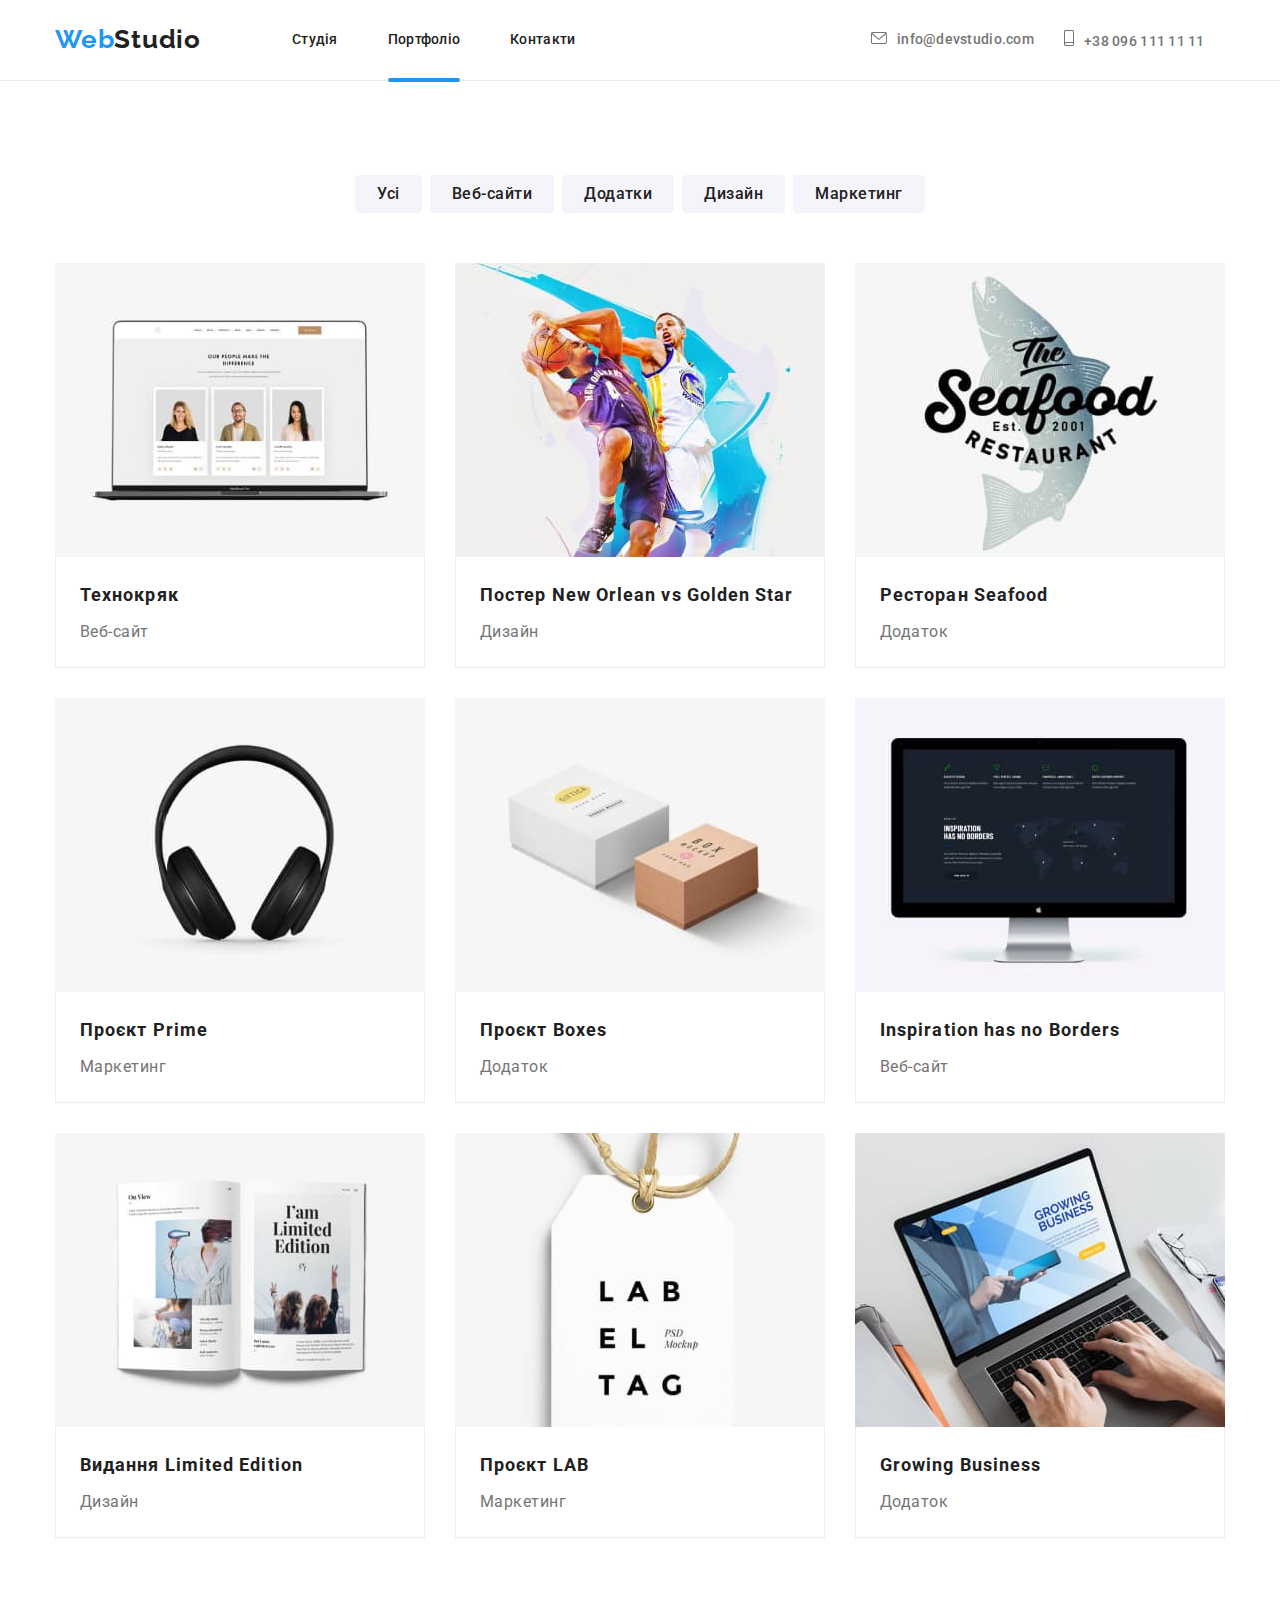
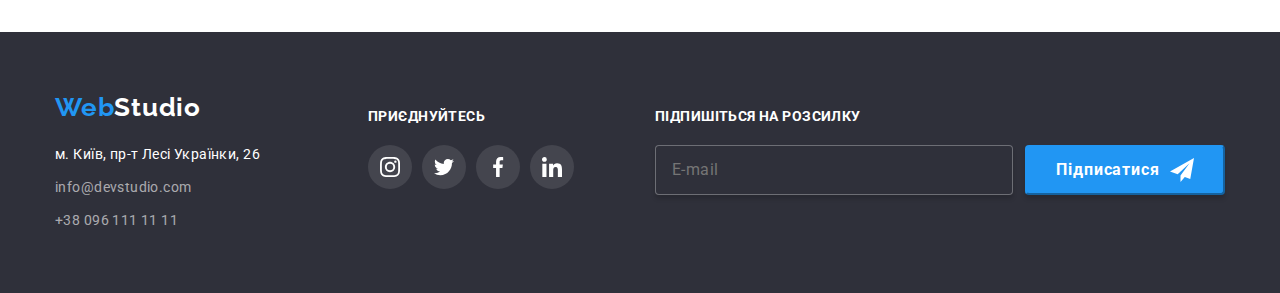
==== commit d299678b: "done" ====
--- a/portfolio.html
+++ b/portfolio.html
@@ -28,6 +28,7 @@
       <div class="container">
         <nav class="main-nav">
           <a href="" class="page-header__logo logo">Web<span class="logo__text">Studio</span></a>
+
           <ul class="site-nav">
             <li class="site-nav__item">
               <a href="./index.html" class="site-nav__link">Студія</a>
@@ -55,6 +56,57 @@
               >
             </li>
           </ul>
+          <button class="page-header__burger-button js-open-menu" type="button">
+            <svg width="40" height="40">
+              <use href="./images/icons.svg#icon-burger-menu"></use>
+            </svg>
+          </button>
+          <!--Mobile-menu-->
+
+          <div class="mobile-menu js-menu-container">
+            <div class="mobile-container">
+              <button class="mobile-menu__close-button js-close-menu" type="button">
+                <svg class="mobile__icon-close" width="40" height="40">
+                  <use href="./images/icons.svg#icon-mobile-close"></use>
+                </svg>
+              </button>
+              <nav class="mobile-menu__nav">
+                <ul class="mobile-nav">
+                  <li class="mobile-nav__item">
+                    <a href="./index.html" class="mobile-nav__link">Студія</a>
+                  </li>
+                  <li class="mobile-nav__item">
+                    <a href="./portfolio.html" class="mobile-nav__link">Портфоліо</a>
+                  </li>
+                  <li class="mobile-nav__item">
+                    <a href="./" class="mobile-nav__link">Контакти</a>
+                  </li>
+                </ul>
+              </nav>
+              <div class="mobile-menu__auth">
+                <ul class="mobile-auth">
+                  <li class="mobile-auth__item">
+                    <a href="tel:+380961111111" class="mobile-auth__link">+38 096 111 11 11</a>
+                  </li>
+                  <li class="mobile-auth__item">
+                    <a class="mobile-auth__email" href="mailto:info@devstudio.com"
+                      >info@devstudio.com</a
+                    >
+                  </li>
+                </ul>
+              </div>
+              <div class="mobile-menu__net">
+                <ul class="mobile-net">
+                  <li class="mobile-net__item">
+                    <a href="" class="mobile-net__link">Instagram</a>
+                  </li>
+                  <li class="mobile-net__item"><a href="" class="mobile-net__link">Twitter</a></li>
+                  <li class="mobile-net__item"><a href="" class="mobile-net__link">Facebook</a></li>
+                  <li class="mobile-net__item"><a href="" class="mobile-net__link">LinkedIn</a></li>
+                </ul>
+              </div>
+            </div>
+          </div>
         </nav>
       </div>
     </header>
@@ -87,6 +139,7 @@
                 <a href="" class="card__link">
                   <div class="card__image">
                     <img
+                      srcset="./images/img1.jpg 1x, ./images/img1.jpg 2x"
                       src="./images/img1.jpg"
                       alt="екран комп'ютера з трьома представниками компанії та основними відомостями про них"
                       width="370"
@@ -110,6 +163,7 @@
                 <a href="" class="card__link">
                   <div class="card__image">
                     <img
+                      srcset="./images/img2.jpg 1x, ./images/img2.jpg 2x"
                       src="./images/img2.jpg"
                       alt="зображення двох баскетболістів у стрибку в боротьбі за м'яч"
                       width="370"
@@ -133,6 +187,7 @@
                 <a href="" class="card__link">
                   <div class="card__image">
                     <img
+                      srcset="./images/img3.jpg 1x, ./images/img3.jpg 2x"
                       src="./images/img3.jpg"
                       alt="сіра риба як логотип ресторану з назвою ресторану на ній"
                       width="370"
@@ -156,6 +211,7 @@
                 <a href="" class="card__link">
                   <div class="card__image">
                     <img
+                      srcset="./images/img4.jpg 1x, ./images/img4.jpg 2x"
                       src="./images/img4.jpg"
                       alt="великі навушники чорного кольору"
                       width="370"
@@ -179,6 +235,7 @@
                 <a href="" class="card__link">
                   <div class="card__image">
                     <img
+                      srcset="./images/img5.jpg 1x, ./images/img5.jpg 2x"
                       src="./images/img5.jpg"
                       alt="біла і коричнева коробки лежать поруч"
                       width="370"
@@ -202,6 +259,7 @@
                 <a href="" class="card__link">
                   <div class="card__image">
                     <img
+                      srcset="./images/img6.jpg 1x, ./images/img6.jpg 2x"
                       src="./images/img6.jpg"
                       alt="комп'ютер з сторінкою сайту на екрані"
                       width="370"
@@ -225,6 +283,7 @@
                 <a href="" class="card__link">
                   <div class="card__image">
                     <img
+                      srcset="./images/img7.jpg 1x, ./images/img7.jpg 2x"
                       src="./images/img7.jpg"
                       alt="розворот журналу з зображеннями-прикладами дизайну"
                       width="370"
@@ -248,6 +307,7 @@
                 <a href="" class="card__link">
                   <div class="card__image">
                     <img
+                      srcset="./images/img8.jpg 1x, ./images/img8.jpg 2x"
                       src="./images/img8.jpg"
                       alt="ярлик з логотипом компанії"
                       width="370"
@@ -271,6 +331,7 @@
                 <a href="" class="card__link">
                   <div class="card__image">
                     <img
+                      srcset="./images/img9.jpg 1x, ./images/img9.jpg 2x"
                       src="./images/img9.jpg"
                       alt="руки на клавіатурі і сторінка з сійту компанії на екрані"
                       width="370"
--- a/css/main.min.css
+++ b/css/main.min.css
@@ -1 +1 @@
-*,*::before,*::after{-webkit-box-sizing:border-box;box-sizing:border-box}:root{--primary-text-color: #212121;--background-color: #F5F5F5;--aditional-color: #ffffff;--accent-text-color: #757575;--button-active-color: #2196F3;--transition-timing-function: 250ms cubic-bezier(0.4, 0, 0.2, 1)}body{font-family:“Roboto”,sans-serif;font-style:normal;font-weight:400;color:var(--primary-text-color)}h1,h2,h3,h4,p,ul{margin:0}.visually-hidden{position:absolute;white-space:nowrap;width:1px;height:1px;overflow:hidden;border:0;padding:0;clip:rect(0);-webkit-clip-path:inset(50%);clip-path:inset(50%);margin:-1px}.container{margin:0 auto;width:1200px;padding-left:15px;padding-right:15px}/*! modern-normalize v1.1.0 | MIT License | https://github.com/sindresorhus/modern-normalize */*,::before,::after{-webkit-box-sizing:border-box;box-sizing:border-box}html{line-height:1.15;-webkit-text-size-adjust:100%;-moz-tab-size:4;-o-tab-size:4;tab-size:4}body{margin:0;font-family:system-ui,-apple-system,"Segoe UI",Roboto,Helvetica,Arial,sans-serif,"Apple Color Emoji","Segoe UI Emoji"}hr{height:0;color:inherit}abbr[title]{-webkit-text-decoration:underline dotted;text-decoration:underline dotted}b,strong{font-weight:bolder}code,kbd,samp,pre{font-family:ui-monospace,SFMono-Regular,Consolas,"Liberation Mono",Menlo,monospace;font-size:1em}small{font-size:80%}sub,sup{font-size:75%;line-height:0;position:relative;vertical-align:baseline}sub{bottom:-0.25em}sup{top:-0.5em}table{text-indent:0;border-color:inherit}button,input,optgroup,select,textarea{font-family:inherit;font-size:100%;line-height:1.15;margin:0}button,select{text-transform:none}button,[type=button],[type=reset],[type=submit]{-webkit-appearance:button}::-moz-focus-inner{border-style:none;padding:0}:-moz-focusring{outline:1px dotted ButtonText}:-moz-ui-invalid{box-shadow:none}legend{padding:0}progress{vertical-align:baseline}::-webkit-inner-spin-button,::-webkit-outer-spin-button{height:auto}[type=search]{-webkit-appearance:textfield;outline-offset:-2px}::-webkit-search-decoration{-webkit-appearance:none}::-webkit-file-upload-button{-webkit-appearance:button;font:inherit}summary{display:list-item}.section-hero{max-width:1600px;height:600px;background-color:#c4c4c4;margin-left:auto;margin-right:auto;background-image:-webkit-gradient(linear, left top, right top, from(rgba(47, 48, 58, 0.4)), to(rgba(47, 48, 58, 0.4))),url(../images/background.jpg);background-image:linear-gradient(to right, rgba(47, 48, 58, 0.4), rgba(47, 48, 58, 0.4)),url(../images/background.jpg);background-repeat:no-repeat;background-position:center;background-size:cover}.container-hero{display:-webkit-box;display:-ms-flexbox;display:flex;-webkit-box-orient:vertical;-webkit-box-direction:normal;-ms-flex-direction:column;flex-direction:column;width:1200px;height:600px;padding:200px 15px 260px 15px;margin:0 auto;-webkit-box-align:center;-ms-flex-align:center;align-items:center}.section-hero__title{display:block;text-align:center;margin:0 auto 30px auto;width:696px;height:120px;width:696px;font-family:Roboto;font-weight:900;font-size:44px;line-height:1.36;letter-spacing:.06em;text-transform:uppercase;color:var(--aditional-color)}.main-button{min-width:216px;height:50px;padding:10px 32px;font-family:Roboto;font-style:normal;font-weight:700;font-size:16px;line-height:1.88;letter-spacing:.06em;color:var(--aditional-color);background:#2196f3;-webkit-box-shadow:0px 4px 4px rgba(0,0,0,.15);box-shadow:0px 4px 4px rgba(0,0,0,.15);border:0;border-radius:4px;cursor:pointer;-webkit-transition:background-color var(--transition-timing-function),color var(--transition-timing-function),-webkit-box-shadow var(--transition-timing-function);transition:background-color var(--transition-timing-function),color var(--transition-timing-function),-webkit-box-shadow var(--transition-timing-function);transition:background-color var(--transition-timing-function),color var(--transition-timing-function),box-shadow var(--transition-timing-function);transition:background-color var(--transition-timing-function),color var(--transition-timing-function),box-shadow var(--transition-timing-function),-webkit-box-shadow var(--transition-timing-function)}.hero-button{margin:0 auto}.hero-button:hover,.hero-button:active,.hero-button:focus{background:#188ce8;-webkit-box-shadow:0px 4px 4px rgba(0,0,0,.15);box-shadow:0px 4px 4px rgba(0,0,0,.15);color:var(--aditional-color)}.page-header{margin:0 auto;width:100%;border-bottom:1px solid #ececec}.main-nav{display:-webkit-box;display:-ms-flexbox;display:flex;-webkit-box-pack:center;-ms-flex-pack:center;justify-content:center;-webkit-box-align:center;-ms-flex-align:center;align-items:center}.logo{display:-webkit-box;display:-ms-flexbox;display:flex;width:145px;font-family:Raleway;font-style:normal;font-weight:700;font-size:26px;line-height:31px;letter-spacing:.03em;color:var(--button-active-color);text-decoration:none}.page-header__logo{margin-right:93px}.logo__text{color:var(--primary-text-color)}.site-nav{display:-webkit-box;display:-ms-flexbox;display:flex;-webkit-box-align:center;-ms-flex-align:center;align-items:center;width:281px;padding-left:0;margin-left:0;margin-right:auto;list-style:none}.site-nav__item{display:-webkit-box;display:-ms-flexbox;display:flex;display:block;position:relative}.site-nav__item:not(:last-child){margin-right:50px}.site-nav__link{display:block;font-family:Roboto;font-weight:500;font-size:14px;line-height:1.14;letter-spacing:.02em;color:var(--primary-text-color);text-decoration:none;padding-top:32px;padding-bottom:32px;-webkit-transition:color var(--transition-timing-function);transition:color var(--transition-timing-function)}.site-nav__link:hover,.site-nav__link:focus,.site-nav__link:active{color:var(--button-active-color)}.site-nav__link--current::after{display:block;content:"";width:100%;height:4px;position:absolute;left:0;bottom:-2px;background-color:var(--button-active-color);border-radius:2px}.site-auth{display:-webkit-box;display:-ms-flexbox;display:flex;-webkit-box-align:center;-ms-flex-align:center;align-items:center;gap:30px;padding:0;margin-left:0}.site-auth__link{display:-webkit-box;display:-ms-flexbox;display:flex;-webkit-box-pack:center;-ms-flex-pack:center;justify-content:center;-webkit-box-align:center;-ms-flex-align:center;align-items:center;padding:32px 0;color:var(--accent-text-color);font-family:Roboto;font-size:14px;line-height:1.14;font-weight:500;letter-spacing:.02em;text-decoration:none;-webkit-transition:color var(--transition-timing-function);transition:color var(--transition-timing-function)}.site-auth__link:hover,.site-auth__link:focus{color:var(--button-active-color)}.site-auth__icon{fill:currentColor;margin-right:10px}.site-auth__item{display:-webkit-box;display:-ms-flexbox;display:flex;min-width:161px;-webkit-box-orient:horizontal;-webkit-box-direction:normal;-ms-flex-direction:row;flex-direction:row;-webkit-box-align:center;-ms-flex-align:center;align-items:center;list-style:none}.site-auth__item__item+.site-auth__item__item{margin-left:50px}.backdrop{position:fixed;top:0;left:0;z-index:1;width:100%;height:100%;background-color:rgba(0,0,0,.2);-webkit-transition:opacity var(--transition-timing-function),visibility var(--transition-timing-function);transition:opacity var(--transition-timing-function),visibility var(--transition-timing-function)}.is-hidden{visibility:hidden;opacity:0;pointer-events:none}.backdrop .is-hidden .modal{-webkit-transform:translate(-50%, -50%);transform:translate(-50%, -50%)}.modal{position:absolute;top:50%;left:50%;-webkit-transform:translate(-50%, -50%);transform:translate(-50%, -50%);width:528px;max-height:581px;height:100%;padding:40px;border-radius:4px;-webkit-box-shadow:0px 1px 3px rgba(0,0,0,.12),0px 1px 1px rgba(0,0,0,.14),0px 2px 1px rgba(0,0,0,.2);box-shadow:0px 1px 3px rgba(0,0,0,.12),0px 1px 1px rgba(0,0,0,.14),0px 2px 1px rgba(0,0,0,.2);background-color:var(--aditional-color);-webkit-transition:-webkit-transform var(--transition-timing-function),-webkit-box-shadow var(--transition-timing-function);transition:-webkit-transform var(--transition-timing-function),-webkit-box-shadow var(--transition-timing-function);transition:transform var(--transition-timing-function),box-shadow var(--transition-timing-function);transition:transform var(--transition-timing-function),box-shadow var(--transition-timing-function),-webkit-transform var(--transition-timing-function),-webkit-box-shadow var(--transition-timing-function)}.button-close{position:absolute;display:-webkit-box;display:-ms-flexbox;display:flex;-webkit-box-pack:center;-ms-flex-pack:center;justify-content:center;-webkit-box-align:center;-ms-flex-align:center;align-items:center;right:8px;top:8px;width:30px;height:30px;padding:0;background:none;border:1px solid rgba(0,0,0,.1);border-radius:50%;color:#000;cursor:pointer;-webkit-transition:color var(--transition-timing-function);transition:color var(--transition-timing-function)}.button-close:focus,.button-close:hover{color:var(--button-active-color)}.x-icon{fill:currentColor}.order-form{position:relative}.order-form__title{font-family:Roboto;margin-bottom:12px;font-style:normal;font-weight:700;font-size:20px;line-height:1.15;text-align:center;letter-spacing:.03em;color:var(--primary-text-color)}.order-form__inputs{position:relative}.order-form__inputs:focus-within{fill:var(--button-active-color)}.order-form__label{display:block;margin-bottom:4px;font-family:Roboto;font-size:12px;line-height:1.17;letter-spacing:.01em;color:var(--accent-text-color)}.order-form__input{width:100%;height:40px;padding:11px 12px 11px 35px;margin-bottom:10px;border:1px solid rgba(33,33,33,.2);border-radius:4px;outline:none;-webkit-transition:border-color var(--transition-timing-function),color var(--transition-timing-function);transition:border-color var(--transition-timing-function),color var(--transition-timing-function)}.order-form__input:focus,.order-form__input:active{border-color:var(--button-active-color);color:var(--button-active-color);cursor:pointer}.order-form__icon{position:absolute;top:40%;left:12px;-webkit-transform:translateY(-50%);transform:translateY(-50%)}.order-form__textarea{width:448px;height:120px;padding:12px 16px;margin-bottom:20px;font-family:Roboto;font-weight:400;font-size:12px;line-height:1.17;letter-spacing:.01em;color:rgba(117,117,117,.5);border:1px solid rgba(33,33,33,.2);border-radius:4px;outline:none;resize:none;-webkit-transition:border-color var(--transition-timing-function);transition:border-color var(--transition-timing-function)}.order-form__textarea:active,.order-form__textarea:focus{border-color:var(--button-active-color);cursor:pointer}.checkbox{position:relative}.checkbox__input{appearance:none;-webkit-appearance:none;-moz-appearance:none}.checkbox__input:checked+.checkbox__icon--checked{background-color:var(--button-active-color);border:0;cursor:pointer}.checkbox__label{display:block;padding-left:28px;font-family:Roboto;font-weight:400;font-size:14px;line-height:1.71;letter-spacing:.03em;color:var(--accent-text-color);margin-bottom:30px}.checkbox__icon--checked{position:absolute;fill:var(--aditional-color);border:none;left:5px;top:3px;border:2px solid var(--primary-text-color);border-radius:2px;-webkit-transition:background-color var(--transition-timing-function);transition:background-color var(--transition-timing-function)}.checkbox__text{color:var(--button-active-color)}.order-form__button{display:-webkit-box;display:-ms-flexbox;display:flex;-webkit-box-pack:center;-ms-flex-pack:center;justify-content:center;-webkit-box-align:center;-ms-flex-align:center;align-items:center;padding:10px 52px;margin:0 auto;margin-bottom:40px;width:200px;height:50px;font-family:Roboto;font-weight:700;font-size:16px;line-height:1.88;letter-spacing:.06em;color:var(--aditional-color);background-color:var(--button-active-color);border-radius:4px;border-color:var(--button-active-color);-webkit-transition:background-color var(--transition-timing-function),-webkit-box-shadow var(--transition-timing-function);transition:background-color var(--transition-timing-function),-webkit-box-shadow var(--transition-timing-function);transition:background-color var(--transition-timing-function),box-shadow var(--transition-timing-function);transition:background-color var(--transition-timing-function),box-shadow var(--transition-timing-function),-webkit-box-shadow var(--transition-timing-function)}.order-form__button:focus,.order-form__button:hover,.order-form__button:active{background-color:#188ce8;-webkit-box-shadow:0px 4px 4px rgba(0,0,0,.15);box-shadow:0px 4px 4px rgba(0,0,0,.15)}.logo{display:-webkit-box;display:-ms-flexbox;display:flex;width:145px;font-family:Raleway;font-style:normal;font-weight:700;font-size:26px;line-height:31px;letter-spacing:.03em;color:var(--button-active-color);text-decoration:none}.section-features{width:100%;padding-top:94px;padding-bottom:94px;width:auto}.features{display:-webkit-box;display:-ms-flexbox;display:flex;padding:0;gap:30px}.features__list{display:block;list-style:none;width:270px}.features__item{display:-webkit-box;display:-ms-flexbox;display:flex;width:270px;height:120px;background-color:#f5f4fa;-webkit-box-pack:center;-ms-flex-pack:center;justify-content:center;-webkit-box-align:center;-ms-flex-align:center;align-items:center;border-radius:4px}.features__icon{fill:currentColor;width:70px;height:70px}.features__subtitle{margin-bottom:10px;margin-top:30px;font-family:Roboto;font-weight:700;font-size:14px;line-height:1.14;letter-spacing:.03em;text-transform:uppercase}.features__text{font-family:Roboto;font-size:14px;line-height:2;letter-spacing:.03em;color:var(--accent-text-color)}.section-activities{width:100%;padding-bottom:94px;width:auto}.activities{display:-webkit-box;display:-ms-flexbox;display:flex;padding:0}.activities__title{display:block;display:-webkit-box;display:-ms-flexbox;display:flex;-webkit-box-pack:center;-ms-flex-pack:center;justify-content:center;min-width:366px;font-family:Roboto;font-weight:700;font-size:36px;line-height:1.17;letter-spacing:.03em;color:var(--primary-text-color);margin-bottom:50px}.activities__item{display:-webkit-box;display:-ms-flexbox;display:flex;position:relative;min-width:370px;list-style:none}.activities__item:not(:last-child){margin-right:30px}.activities__thumb{position:absolute;display:-webkit-box;display:-ms-flexbox;display:flex;-webkit-box-pack:center;-ms-flex-pack:center;justify-content:center;-webkit-box-align:center;-ms-flex-align:center;align-items:center;width:100%;height:70px;bottom:0;background-color:#2f303a;opacity:.8}.activities__subtitle{font-family:Roboto;font-weight:700;font-size:14px;line-height:1.14;text-align:center;letter-spacing:.03em;text-transform:uppercase;color:var(--aditional-color)}.activities__photo{display:block;max-width:100%;height:auto;margin:0}.section-staff{width:100%;padding-bottom:94px;padding-top:94px;width:auto;background-color:#f5f4fa}.staff__title{display:block;display:-webkit-box;display:-ms-flexbox;display:flex;-webkit-box-pack:center;-ms-flex-pack:center;justify-content:center;min-width:366px;font-family:Roboto;font-weight:700;font-size:36px;line-height:1.17;letter-spacing:.03em;color:var(--primary-text-color);margin-bottom:50px}.staff__list{display:-webkit-box;display:-ms-flexbox;display:flex;padding:0;-webkit-box-pack:justify;-ms-flex-pack:justify;justify-content:space-between}.card-staff{list-style:none;background:var(--aditional-color);-webkit-box-shadow:0px 1px 3px rgba(0,0,0,.12),0px 1px 1px rgba(0,0,0,.14),0px 2px 1px rgba(0,0,0,.2);box-shadow:0px 1px 3px rgba(0,0,0,.12),0px 1px 1px rgba(0,0,0,.14),0px 2px 1px rgba(0,0,0,.2);border-radius:0px 0px 4px 4px}.card-staff__photo{display:block;max-width:100%}.card-staff__text{padding-top:30px}.card-staff__name{font-family:Roboto;font-weight:500;font-size:16px;line-height:1.19;text-align:center;letter-spacing:.03em;color:var(--primary-text-color);margin-bottom:10px}.card-staff__position{font-family:Roboto;font-weight:400;font-size:16px;line-height:1.19;text-align:center;letter-spacing:.03em;color:var(--accent-text-color)}.card-net{display:-webkit-box;display:-ms-flexbox;display:flex;gap:10px;-webkit-box-pack:center;-ms-flex-pack:center;justify-content:center;list-style:none;-webkit-box-orient:horizontal;-webkit-box-direction:normal;-ms-flex-direction:row;flex-direction:row;padding:16px 32px 30px 32px}.card-net__link{display:-webkit-box;display:-ms-flexbox;display:flex;-webkit-box-align:center;-ms-flex-align:center;align-items:center;-webkit-box-pack:center;-ms-flex-pack:center;justify-content:center;width:44px;height:44px;border-radius:50%;-webkit-transition:background-color var(--transition-timing-function),color var(--transition-timing-function),fill var(--transition-timing-function);transition:background-color var(--transition-timing-function),color var(--transition-timing-function),fill var(--transition-timing-function);background-color:var(--aditional-color);color:#afb1b8}.card-net__link:hover,.card-net__link:focus{background-color:var(--button-active-color);color:var(--aditional-color)}.card-net__link .card-net__icon{fill:currentColor}.section-clients{width:100%;padding-bottom:94px;padding-top:94px;width:auto}.clients__title{display:block;display:-webkit-box;display:-ms-flexbox;display:flex;-webkit-box-pack:center;-ms-flex-pack:center;justify-content:center;font-family:Roboto;min-width:366px;font-weight:700;font-size:36px;line-height:1.17;letter-spacing:.03em;color:var(--primary-text-color);margin-bottom:50px}.clients__list{display:block;display:-webkit-box;display:-ms-flexbox;display:flex;-webkit-box-align:center;-ms-flex-align:center;align-items:center;gap:30px;-webkit-box-pack:center;-ms-flex-pack:center;justify-content:center;padding:0;list-style:none}.clients__link{display:block;display:-webkit-box;display:-ms-flexbox;display:flex;width:170px;height:92px;-webkit-box-pack:center;-ms-flex-pack:center;justify-content:center;-webkit-box-align:center;-ms-flex-align:center;align-items:center;outline:1px solid #afb1b8;border-radius:4%;background-color:var(--aditional-color);color:#afb1b8;-webkit-transition:color var(--transition-timing-function),outline var(--transition-timing-function),fill var(--transition-timing-function);transition:color var(--transition-timing-function),outline var(--transition-timing-function),fill var(--transition-timing-function)}.clients__link:hover,.clients__link:focus{outline:1px solid var(--button-active-color);color:var(--button-active-color)}.clients__icon{fill:currentColor;display:-webkit-box;display:-ms-flexbox;display:flex;-webkit-box-align:center;-ms-flex-align:center;align-items:center;-webkit-box-pack:center;-ms-flex-pack:center;justify-content:center;width:106px;height:60px}.footer{background-color:#2f303a;display:-webkit-box;display:-ms-flexbox;display:flex;min-width:1200px;padding-left:15px;padding-right:15px;margin:0 auto;-webkit-box-align:baseline;-ms-flex-align:baseline;align-items:baseline;-webkit-box-pack:center;-ms-flex-pack:center;justify-content:center}.container-footer{min-width:1170px;padding:0;display:-webkit-box;display:-ms-flexbox;display:flex}.footer__list{display:-webkit-box;display:-ms-flexbox;display:flex;-webkit-box-align:baseline;-ms-flex-align:baseline;align-items:baseline}.footer__links{display:-webkit-box;display:-ms-flexbox;display:flex;min-width:231px;-webkit-box-orient:vertical;-webkit-box-direction:normal;-ms-flex-direction:column;flex-direction:column;padding:60px 0}.logo{display:-webkit-box;display:-ms-flexbox;display:flex;width:145px;font-family:Raleway;font-style:normal;font-weight:700;font-size:26px;line-height:31px;letter-spacing:.03em;color:var(--button-active-color);text-decoration:none}.logo__text--inverse{color:var(--aditional-color)}.contact{margin-top:20px}.contact__list{padding-left:0;list-style:none}.contact__item:not(:last-child){margin-bottom:9px}.contact__link{font-family:Roboto;font-size:14px;font-style:normal;line-height:1.71;letter-spacing:.03em;color:rgba(255,255,255,.6);text-decoration:none;-webkit-transition:color var(--transition-timing-function);transition:color var(--transition-timing-function)}.contact__link:focus,.contact__link:hover{color:var(--button-active-color)}.contact__link--white{color:var(--aditional-color)}.join-links{display:-webkit-box;display:-ms-flexbox;display:flex;-webkit-box-orient:vertical;-webkit-box-direction:normal;-ms-flex-direction:column;flex-direction:column;gap:20px;padding:72px 93px 100px 70px}.join-links__subtitle{display:block;display:-webkit-box;display:-ms-flexbox;display:flex;-webkit-box-align:start;-ms-flex-align:start;align-items:flex-start;font-family:Roboto;font-weight:700;font-size:14px;line-height:1.14;letter-spacing:.03em;text-transform:uppercase;color:var(--aditional-color)}.social-net{display:-webkit-box;display:-ms-flexbox;display:flex;gap:10px;-webkit-box-pack:center;-ms-flex-pack:center;justify-content:center;list-style:none;-webkit-box-orient:horizontal;-webkit-box-direction:normal;-ms-flex-direction:row;flex-direction:row;padding:0}.social-net__link{display:-webkit-box;display:-ms-flexbox;display:flex;-webkit-box-align:center;-ms-flex-align:center;align-items:center;-webkit-box-pack:center;-ms-flex-pack:center;justify-content:center;width:44px;height:44px;border-radius:50%;-webkit-transition:background-color var(--transition-timing-function),color var(--transition-timing-function),fill var(--transition-timing-function);transition:background-color var(--transition-timing-function),color var(--transition-timing-function),fill var(--transition-timing-function);background-color:rgba(255,255,255,.1);color:var(--aditional-color)}.social-net__link:hover,.social-net__link:focus{background-color:var(--button-active-color)}.social-net__link .social-net__icon{fill:currentColor}.signup{display:-webkit-box;display:-ms-flexbox;display:flex;-webkit-box-orient:vertical;-webkit-box-direction:normal;-ms-flex-direction:column;flex-direction:column;padding:72px 0 94px 0}.signup__title{margin-bottom:20px;font-family:Roboto;font-weight:700;font-size:14px;line-height:1.14;letter-spacing:.03em;text-transform:uppercase;color:var(--aditional-color)}.signup__form{display:-webkit-box;display:-ms-flexbox;display:flex;-ms-flex-item-align:end;align-self:flex-end}.email__input{display:-webkit-box;display:-ms-flexbox;display:flex;margin-right:12px;margin-left:0;padding:15px 16px;width:358px;height:50px;-webkit-box-pack:start;-ms-flex-pack:start;justify-content:flex-start;-webkit-box-align:center;-ms-flex-align:center;align-items:center;font-family:Roboto;font-weight:400;font-size:16px;line-height:1.25;letter-spacing:.03em;outline:none;color:rgba(255,255,255,.6);background-color:#2f303a;border:1px solid rgba(255,255,255,.3);border-radius:4px;-webkit-box-shadow:0px 4px 4px rgba(0,0,0,.15);box-shadow:0px 4px 4px rgba(0,0,0,.15);-webkit-transition:border-color var(--transition-timing-function);transition:border-color var(--transition-timing-function)}.email__input:active,.email__input:focus{border-color:var(--button-active-color)}.signup__button{display:block;display:-webkit-box;display:-ms-flexbox;display:flex;-webkit-box-pack:center;-ms-flex-pack:center;justify-content:center;-webkit-box-align:center;-ms-flex-align:center;align-items:center;font-family:Roboto;padding:10px 28px;width:200px;height:50px;background-color:var(--button-active-color);-webkit-box-shadow:0px 4px 4px rgba(0,0,0,.15);box-shadow:0px 4px 4px rgba(0,0,0,.15);border-radius:4px;border-color:var(--button-active-color);font-weight:700;font-size:16px;line-height:1.88;letter-spacing:.06em;color:var(--aditional-color);cursor:pointer;-webkit-transition:background-color var(--transition-timing-function),color var(--transition-timing-function);transition:background-color var(--transition-timing-function),color var(--transition-timing-function)}.signup__button:hover,.signup__button:focus,.signup__button:active{background:#188ce8;color:var(--aditional-color)}.send__icon{margin-left:10px}.section-portfolio{width:100%;padding:94px 0}.button__filter{padding:6px 22px;font-family:Roboto;font-weight:500;font-size:16px;line-height:1.63;letter-spacing:.03em;color:var(--primary-text-color);background-color:#f5f4fa;border-radius:4px;border-width:0;cursor:pointer;-webkit-transition:background-color var(--transition-timing-function),color var(--transition-timing-function),-webkit-box-shadow var(--transition-timing-function);transition:background-color var(--transition-timing-function),color var(--transition-timing-function),-webkit-box-shadow var(--transition-timing-function);transition:background-color var(--transition-timing-function),color var(--transition-timing-function),box-shadow var(--transition-timing-function);transition:background-color var(--transition-timing-function),color var(--transition-timing-function),box-shadow var(--transition-timing-function),-webkit-box-shadow var(--transition-timing-function)}.button__filter:hover,.button__filter:focus,.button__filter:active{color:var(--aditional-color);background-color:var(--button-active-color);-webkit-box-shadow:0px 3px 1px rgba(0,0,0,.1),0px 1px 2px rgba(0,0,0,.08),0px 2px 2px rgba(0,0,0,.12);box-shadow:0px 3px 1px rgba(0,0,0,.1),0px 1px 2px rgba(0,0,0,.08),0px 2px 2px rgba(0,0,0,.12)}.filters{display:-webkit-box;display:-ms-flexbox;display:flex;-webkit-box-pack:center;-ms-flex-pack:center;justify-content:center;padding:0;margin-bottom:50px}.filters__item{list-style:none;margin-right:8px}.filters__item:last-child{margin-right:0}.card__list{width:1170px;display:-webkit-box;display:-ms-flexbox;display:flex;-ms-flex-wrap:wrap;flex-wrap:wrap;gap:30px;padding-left:0;-webkit-box-align:center;-ms-flex-align:center;align-items:center;margin:0 auto;list-style:none}.card__item{-ms-flex-preferred-size:calc((100% - 60px)/3);flex-basis:calc((100% - 60px)/3);background-color:var(--aditional-color);-webkit-transition:-webkit-box-shadow var(--transition-timing-function);transition:-webkit-box-shadow var(--transition-timing-function);transition:box-shadow var(--transition-timing-function);transition:box-shadow var(--transition-timing-function), -webkit-box-shadow var(--transition-timing-function)}.card__item:hover{-webkit-box-shadow:0px 1px 1px rgba(0,0,0,.12),0px 4px 4px rgba(0,0,0,.06),1px 4px 6px rgba(0,0,0,.16);box-shadow:0px 1px 1px rgba(0,0,0,.12),0px 4px 4px rgba(0,0,0,.06),1px 4px 6px rgba(0,0,0,.16)}.card__image{display:-webkit-box;display:-ms-flexbox;display:flex}.card__overlay{position:absolute;top:0;left:0;background-color:rgba(33,150,243,.9);color:var(--aditional-color);width:100%;height:100%;-webkit-transform:translateY(100%);transform:translateY(100%);-webkit-transition:-webkit-transform var(--transition-timing-function);transition:-webkit-transform var(--transition-timing-function);transition:transform var(--transition-timing-function);transition:transform var(--transition-timing-function), -webkit-transform var(--transition-timing-function)}.card__text{display:block;font-family:Roboto;font-weight:400;font-size:18px;line-height:1.56;letter-spacing:.03em;color:var(--aditional-color);padding:63px 24px;margin:0}.card__image{position:relative;overflow:hidden;width:370px;height:294px;margin-left:auto;margin-right:auto}.card__link:hover .card__overlay{-webkit-transform:translateY(0);transform:translateY(0)}.card__sign{padding:20px 24px;border:1px solid #eee;border-top:0}.card__name{font-family:Roboto;font-style:normal;margin-bottom:4px;font-weight:700;font-size:18px;line-height:2;letter-spacing:.06em;color:var(--primary-text-color);text-decoration:none}.card__product{font-family:Roboto;font-style:normal;font-size:16px;line-height:1.88;letter-spacing:.03em;color:var(--accent-text-color)}.card__link{text-decoration:none}/*# sourceMappingURL=main.min.css.map */+*,*::before,*::after{-webkit-box-sizing:border-box;box-sizing:border-box}:root{--primary-text-color: #212121;--background-color: #F5F5F5;--aditional-color: #ffffff;--accent-text-color: #757575;--button-active-color: #2196F3;--transition-timing-function: 250ms cubic-bezier(0.4, 0, 0.2, 1);--bp-mobail: 480px;--bp-tablet: 768px;--bp-desktop: 1200px}body{font-family:“Roboto”,sans-serif;font-style:normal;font-weight:400;color:var(--primary-text-color)}h1,h2,h3,h4,p,ul{margin:0}ul{-webkit-padding-start:0;padding-inline-start:0}.visually-hidden{position:absolute;white-space:nowrap;width:1px;height:1px;overflow:hidden;border:0;padding:0;clip:rect(0);-webkit-clip-path:inset(50%);clip-path:inset(50%);margin:-1px}.container{padding-left:15px;padding-right:15px}@media screen and (min-width: 480px){.container{width:480px;margin:0 auto}}@media screen and (min-width: 768px){.container{width:768px}}@media screen and (min-width: 1200px){.container{width:1200px}}/*! modern-normalize v1.1.0 | MIT License | https://github.com/sindresorhus/modern-normalize */*,::before,::after{-webkit-box-sizing:border-box;box-sizing:border-box}html{line-height:1.15;-webkit-text-size-adjust:100%;-moz-tab-size:4;-o-tab-size:4;tab-size:4}body{margin:0;font-family:system-ui,-apple-system,"Segoe UI",Roboto,Helvetica,Arial,sans-serif,"Apple Color Emoji","Segoe UI Emoji"}hr{height:0;color:inherit}abbr[title]{-webkit-text-decoration:underline dotted;text-decoration:underline dotted}b,strong{font-weight:bolder}code,kbd,samp,pre{font-family:ui-monospace,SFMono-Regular,Consolas,"Liberation Mono",Menlo,monospace;font-size:1em}small{font-size:80%}sub,sup{font-size:75%;line-height:0;position:relative;vertical-align:baseline}sub{bottom:-0.25em}sup{top:-0.5em}table{text-indent:0;border-color:inherit}button,input,optgroup,select,textarea{font-family:inherit;font-size:100%;line-height:1.15;margin:0}button,select{text-transform:none}button,[type=button],[type=reset],[type=submit]{-webkit-appearance:button}::-moz-focus-inner{border-style:none;padding:0}:-moz-focusring{outline:1px dotted ButtonText}:-moz-ui-invalid{box-shadow:none}legend{padding:0}progress{vertical-align:baseline}::-webkit-inner-spin-button,::-webkit-outer-spin-button{height:auto}[type=search]{-webkit-appearance:textfield;outline-offset:-2px}::-webkit-search-decoration{-webkit-appearance:none}::-webkit-file-upload-button{-webkit-appearance:button;font:inherit}summary{display:list-item}.section-hero{width:100%;background-color:#c4c4c4;background-image:-webkit-gradient(linear, left top, right top, from(rgba(47, 48, 58, 0.4)), to(rgba(47, 48, 58, 0.4))),url(../images/phone-bg.jpg);background-image:linear-gradient(to right, rgba(47, 48, 58, 0.4), rgba(47, 48, 58, 0.4)),url(../images/phone-bg.jpg);background-repeat:no-repeat;background-position:center;background-size:cover}@media(min-width: 768px){.section-hero{background-image:-webkit-gradient(linear, left top, right top, from(rgba(47, 48, 58, 0.4)), to(rgba(47, 48, 58, 0.4))),url(../images/tablet-bg.jpg);background-image:linear-gradient(to right, rgba(47, 48, 58, 0.4), rgba(47, 48, 58, 0.4)),url(../images/tablet-bg.jpg)}}@media(min-width: 1200px){.section-hero{background-image:-webkit-gradient(linear, left top, right top, from(rgba(47, 48, 58, 0.4)), to(rgba(47, 48, 58, 0.4))),url(../images/dt-bg.jpg);background-image:linear-gradient(to right, rgba(47, 48, 58, 0.4), rgba(47, 48, 58, 0.4)),url(../images/dt-bg.jpg)}}@media(min-device-pixel-ratio: 2),(-webkit-min-device-pixel-ratio: 2),(min-resolution: 192dpi),(min-resolution: 2dppx){.section-hero{background-image:-webkit-gradient(linear, left top, right top, from(rgba(47, 48, 58, 0.4)), to(rgba(47, 48, 58, 0.4))),url(../images/phone-bg@2x.jpg);background-image:linear-gradient(to right, rgba(47, 48, 58, 0.4), rgba(47, 48, 58, 0.4)),url(../images/phone-bg@2x.jpg)}}@media(min-device-pixel-ratio: 2)and (min-width: 768px),(-webkit-min-device-pixel-ratio: 2)and (min-width: 768px),(min-resolution: 192dpi)and (min-width: 768px),(min-resolution: 2dppx)and (min-width: 768px){.section-hero{background-image:-webkit-gradient(linear, left top, right top, from(rgba(47, 48, 58, 0.4)), to(rgba(47, 48, 58, 0.4))),url(../images/tablet-bg@2x.jpg);background-image:linear-gradient(to right, rgba(47, 48, 58, 0.4), rgba(47, 48, 58, 0.4)),url(../images/tablet-bg@2x.jpg)}}@media(min-device-pixel-ratio: 2)and (min-width: 1200px),(-webkit-min-device-pixel-ratio: 2)and (min-width: 1200px),(min-resolution: 192dpi)and (min-width: 1200px),(min-resolution: 2dppx)and (min-width: 1200px){.section-hero{background-image:-webkit-gradient(linear, left top, right top, from(rgba(47, 48, 58, 0.4)), to(rgba(47, 48, 58, 0.4))),url(../images/dt-bg@2x.jpg);background-image:linear-gradient(to right, rgba(47, 48, 58, 0.4), rgba(47, 48, 58, 0.4)),url(../images/dt-bg@2x.jpg)}}.container-hero{display:-webkit-box;display:-ms-flexbox;display:flex;-webkit-box-orient:vertical;-webkit-box-direction:normal;-ms-flex-direction:column;flex-direction:column;height:400px;padding-left:15px;padding-right:15px;padding-top:118px;padding-bottom:118px;-webkit-box-align:center;-ms-flex-align:center;align-items:center}@media screen and (min-width: 480px){.container-hero{width:480px;margin:0 auto}}@media screen and (min-width: 768px){.container-hero{width:768px}}@media(min-width: 1200px){.container-hero{height:600px;width:1200px;padding-top:200px;padding-bottom:200px}}.section-hero__title{display:block;text-align:center;margin:0 auto 30px auto;font-family:Roboto;font-weight:900;font-size:26px;line-height:1.62;letter-spacing:.06em;text-transform:uppercase;color:var(--aditional-color)}@media screen and (min-width: 480px){.section-hero__title{width:360px;height:84px}}@media(min-width: 1200px){.section-hero__title{width:696px;height:120px;font-size:44px;line-height:1.36}}.main-button{min-width:200px;height:50px;padding:10px 24px;font-family:Roboto;font-style:normal;font-weight:700;font-size:16px;line-height:1.88;letter-spacing:.06em;color:var(--aditional-color);background:#2196f3;-webkit-box-shadow:0px 4px 4px rgba(0,0,0,.15);box-shadow:0px 4px 4px rgba(0,0,0,.15);border:0;border-radius:4px;cursor:pointer;-webkit-transition:background-color var(--transition-timing-function),color var(--transition-timing-function),-webkit-box-shadow var(--transition-timing-function);transition:background-color var(--transition-timing-function),color var(--transition-timing-function),-webkit-box-shadow var(--transition-timing-function);transition:background-color var(--transition-timing-function),color var(--transition-timing-function),box-shadow var(--transition-timing-function);transition:background-color var(--transition-timing-function),color var(--transition-timing-function),box-shadow var(--transition-timing-function),-webkit-box-shadow var(--transition-timing-function)}@media(--bp-desktop){.main-button{min-width:216px;padding:10px 32px}}.hero-button{margin:0 auto}.hero-button:hover,.hero-button:active,.hero-button:focus{background:#188ce8;-webkit-box-shadow:0px 4px 4px rgba(0,0,0,.15);box-shadow:0px 4px 4px rgba(0,0,0,.15);color:var(--aditional-color)}.page-header{width:480px;width:100%;border-bottom:1px solid #ececec}.main-nav{display:-webkit-box;display:-ms-flexbox;display:flex;-webkit-box-pack:justify;-ms-flex-pack:justify;justify-content:space-between;-webkit-box-align:center;-ms-flex-align:center;align-items:center}.logo{display:-webkit-box;display:-ms-flexbox;display:flex;width:134px;font-family:Raleway;font-style:normal;font-weight:700;font-size:24px;line-height:1.17;letter-spacing:.03em;color:var(--button-active-color);text-decoration:none}@media(min-width: 1200px){.logo{width:145px;font-size:26px;line-height:1.19}}.page-header__logo{padding-top:16px;padding-bottom:16px}@media(min-width: 768px){.page-header__logo{margin-right:87px;padding-top:26px;padding-bottom:26px}}@media(min-width: 1200px){.page-header__logo{margin-right:92px;padding-top:24px;padding-bottom:25px}}.logo__text{color:var(--primary-text-color)}.page-header__burger-button{padding:0;width:40px;height:40px;display:-webkit-box;display:-ms-flexbox;display:flex;-webkit-box-pack:center;-ms-flex-pack:center;justify-content:center;-webkit-box-align:center;-ms-flex-align:center;align-items:center;background-color:var(--aditional-color);border:0}@media(min-width: 768px){.page-header__burger-button{display:none}}.site-nav{display:none}@media(min-width: 768px){.site-nav{display:-webkit-box;display:-ms-flexbox;display:flex;-webkit-box-align:center;-ms-flex-align:center;align-items:center;width:283px;padding-left:0;margin-left:0;margin-right:auto;list-style:none}}@media(min-width: 768px){.site-nav__item{display:-webkit-box;display:-ms-flexbox;display:flex;display:block;position:relative}.site-nav__item:not(:last-child){margin-right:50px}}.site-nav__link{display:none}@media(min-width: 768px){.site-nav__link{display:-webkit-box;display:-ms-flexbox;display:flex;font-family:Roboto;font-weight:500;font-size:14px;line-height:1.14;letter-spacing:.02em;color:var(--primary-text-color);text-decoration:none;padding-top:32px;padding-bottom:32px;-webkit-transition:color var(--transition-timing-function);transition:color var(--transition-timing-function)}.site-nav__link:hover,.site-nav__link:focus,.site-nav__link:active{color:var(--button-active-color)}}@media(min-width: 768px){.site-nav__link--current::after{display:block;content:"";width:100%;height:4px;position:absolute;left:0;bottom:-2px;background-color:var(--button-active-color);border-radius:2px}}.site-auth{display:none}@media(min-width: 768px){.site-auth{display:-webkit-box;display:-ms-flexbox;display:flex;-webkit-box-orient:vertical;-webkit-box-direction:normal;-ms-flex-direction:column;flex-direction:column;gap:10px;padding-top:21px;padding-bottom:21px}}@media(min-width: 1200px){.site-auth{-webkit-box-orient:horizontal;-webkit-box-direction:normal;-ms-flex-direction:row;flex-direction:row;gap:30px}}.site-auth__link{color:var(--accent-text-color);font-family:Roboto;font-size:12px;line-height:1.17;font-weight:500;letter-spacing:.02em;text-decoration:none;-webkit-transition:color var(--transition-timing-function);transition:color var(--transition-timing-function)}.site-auth__link:hover,.site-auth__link:focus{color:var(--button-active-color)}@media(min-width: 1200px){.site-auth__link{font-size:14px;line-height:1.14}}.site-auth__icon{fill:currentColor;margin-right:8px}@media(min-width: 1200px){.site-auth__icon{margin-right:10px}}.site-auth__item{list-style:none}@media(min-width: 1200px){.site-auth__item{min-width:161px}}.backdrop{position:fixed;top:0;left:0;z-index:1;width:100%;height:100%;background-color:rgba(0,0,0,.2);-webkit-transition:opacity var(--transition-timing-function),visibility var(--transition-timing-function);transition:opacity var(--transition-timing-function),visibility var(--transition-timing-function)}.is-hidden{visibility:hidden;opacity:0;pointer-events:none}.backdrop .is-hidden .modal{-webkit-transform:translate(-50%, -50%);transform:translate(-50%, -50%)}.modal{position:absolute;top:50%;left:50%;-webkit-transform:translate(-50%, -50%);transform:translate(-50%, -50%);width:450px;height:609px;height:100%;padding:40px;border-radius:4px;-webkit-box-shadow:0px 1px 3px rgba(0,0,0,.12),0px 1px 1px rgba(0,0,0,.14),0px 2px 1px rgba(0,0,0,.2);box-shadow:0px 1px 3px rgba(0,0,0,.12),0px 1px 1px rgba(0,0,0,.14),0px 2px 1px rgba(0,0,0,.2);background-color:var(--aditional-color);-webkit-transition:-webkit-transform var(--transition-timing-function),-webkit-box-shadow var(--transition-timing-function);transition:-webkit-transform var(--transition-timing-function),-webkit-box-shadow var(--transition-timing-function);transition:transform var(--transition-timing-function),box-shadow var(--transition-timing-function);transition:transform var(--transition-timing-function),box-shadow var(--transition-timing-function),-webkit-transform var(--transition-timing-function),-webkit-box-shadow var(--transition-timing-function)}@media(min-width: 1200px){.modal{width:528px;max-height:581px}}.button-close{position:absolute;display:-webkit-box;display:-ms-flexbox;display:flex;-webkit-box-pack:center;-ms-flex-pack:center;justify-content:center;-webkit-box-align:center;-ms-flex-align:center;align-items:center;right:8px;top:8px;width:30px;height:30px;padding:0;background:none;border:1px solid rgba(0,0,0,.1);border-radius:50%;color:#000;cursor:pointer;-webkit-transition:color var(--transition-timing-function);transition:color var(--transition-timing-function)}.button-close:focus,.button-close:hover{color:var(--button-active-color)}.x-icon{fill:currentColor}.order-form{position:relative}.order-form__title{font-family:Roboto;margin-bottom:12px;font-style:normal;font-weight:700;font-size:20px;line-height:1.15;text-align:center;letter-spacing:.03em;color:var(--primary-text-color)}.order-form__inputs{position:relative}.order-form__inputs:focus-within{fill:var(--button-active-color)}.order-form__label{display:block;margin-bottom:4px;font-family:Roboto;font-size:12px;line-height:1.17;letter-spacing:.01em;color:var(--accent-text-color)}.order-form__input{width:100%;height:40px;padding:11px 12px 11px 35px;margin-bottom:10px;border:1px solid rgba(33,33,33,.2);border-radius:4px;outline:none;-webkit-transition:border-color var(--transition-timing-function),color var(--transition-timing-function);transition:border-color var(--transition-timing-function),color var(--transition-timing-function)}.order-form__input:focus,.order-form__input:active{border-color:var(--button-active-color);color:var(--button-active-color);cursor:pointer}.order-form__icon{position:absolute;top:40%;left:12px;-webkit-transform:translateY(-50%);transform:translateY(-50%)}.order-form__textarea{width:370px;height:120px;padding:12px 16px;margin-bottom:20px;font-family:Roboto;font-weight:400;font-size:12px;line-height:1.17;letter-spacing:.01em;color:rgba(117,117,117,.5);border:1px solid rgba(33,33,33,.2);border-radius:4px;outline:none;resize:none;-webkit-transition:border-color var(--transition-timing-function);transition:border-color var(--transition-timing-function)}@media(min-width: 1200px){.order-form__textarea{width:448px}}.order-form__textarea:active,.order-form__textarea:focus{border-color:var(--button-active-color);cursor:pointer}.checkbox{position:relative}.checkbox__input{appearance:none;-webkit-appearance:none;-moz-appearance:none}.checkbox__input:checked+.checkbox__icon--checked{background-color:var(--button-active-color);border:0;cursor:pointer}.checkbox__label{display:block;padding-left:28px;font-family:Roboto;font-weight:400;font-size:12px;line-height:1.17;letter-spacing:.03em;color:var(--accent-text-color);margin-bottom:30px}@media(min-width: 1200px){.checkbox__label{font-size:14px;line-height:1.71}}.checkbox__icon--checked{position:absolute;fill:var(--aditional-color);border:none;left:5px;top:3px;border:2px solid var(--primary-text-color);border-radius:2px;-webkit-transition:background-color var(--transition-timing-function);transition:background-color var(--transition-timing-function)}.checkbox__text{color:var(--button-active-color)}.order-form__button{display:-webkit-box;display:-ms-flexbox;display:flex;-webkit-box-pack:center;-ms-flex-pack:center;justify-content:center;-webkit-box-align:center;-ms-flex-align:center;align-items:center;padding:10px 52px;margin:0 auto;margin-bottom:40px;width:200px;height:50px;font-family:Roboto;font-weight:700;font-size:16px;line-height:1.88;letter-spacing:.06em;color:var(--aditional-color);background-color:var(--button-active-color);border-radius:4px;border-color:var(--button-active-color);-webkit-transition:background-color var(--transition-timing-function),-webkit-box-shadow var(--transition-timing-function);transition:background-color var(--transition-timing-function),-webkit-box-shadow var(--transition-timing-function);transition:background-color var(--transition-timing-function),box-shadow var(--transition-timing-function);transition:background-color var(--transition-timing-function),box-shadow var(--transition-timing-function),-webkit-box-shadow var(--transition-timing-function)}.order-form__button:focus,.order-form__button:hover,.order-form__button:active{background-color:#188ce8;-webkit-box-shadow:0px 4px 4px rgba(0,0,0,.15);box-shadow:0px 4px 4px rgba(0,0,0,.15)}.logo{display:-webkit-box;display:-ms-flexbox;display:flex;width:134px;font-family:Raleway;font-style:normal;font-weight:700;font-size:24px;line-height:1.17;letter-spacing:.03em;color:var(--button-active-color);text-decoration:none}@media(min-width: 1200px){.logo{width:145px;font-size:26px;line-height:1.19}}.mobile-menu{width:100%;height:100vh;margin-left:auto;margin-right:auto;margin-bottom:auto;display:none;position:fixed;top:0;left:0;-webkit-transform:translateX(100%);transform:translateX(100%);background-color:var(--aditional-color);padding:48px 40px;z-index:1;-webkit-transition:-webkit-transform var(--transition-timing-function);transition:-webkit-transform var(--transition-timing-function);transition:transform var(--transition-timing-function);transition:transform var(--transition-timing-function), -webkit-transform var(--transition-timing-function)}@media(min-width: 480px){.mobile-menu{width:480px}}.mobile-menu.is-open{-webkit-transform:translateX(0);transform:translateX(0);display:-webkit-box;display:-ms-flexbox;display:flex}.mobile-menu .mobile-container{display:-webkit-box;display:-ms-flexbox;display:flex;-webkit-box-orient:vertical;-webkit-box-direction:normal;-ms-flex-direction:column;flex-direction:column;height:100%;-webkit-box-pack:justify;-ms-flex-pack:justify;justify-content:space-between}.mobile-menu__close-button{position:absolute;top:10px;right:15px;border:0;background-color:var(--aditional-color);fill:var(--primary-text-color)}.mobile-menu__close-button:hover,.mobile-menu__close-button:focus{fill:var(--button-active-color)}.mobile-nav{display:-webkit-box;display:-ms-flexbox;display:flex;list-style:none;gap:32px;-webkit-box-orient:vertical;-webkit-box-direction:normal;-ms-flex-direction:column;flex-direction:column}.mobile-nav__link{display:block;font-family:"Roboto";font-style:normal;font-weight:500;font-size:40px;line-height:1.18;letter-spacing:.02em;text-decoration:none;color:var(--primary-text-color)}.mobile-nav__link:focus,.mobile-nav__link:hover{color:var(--button-active-color)}.mobile-auth{list-style:none}.mobile-auth__link{display:block;margin-bottom:32px;font-family:"Roboto";font-style:normal;font-weight:500;font-size:34px;line-height:1.18;letter-spacing:.02em;color:var(--button-active-color);text-decoration:none}.mobile-auth__email{display:block;margin-bottom:64px;font-size:24px;line-height:1.17;letter-spacing:.02em;color:var(--accent-text-color);text-decoration:none}.mobile-net{list-style:none;display:-webkit-box;display:-ms-flexbox;display:flex;gap:20px}.mobile-net__link{display:block;position:relative;font-family:"Roboto";font-style:normal;font-weight:500;font-size:18px;line-height:1.22;letter-spacing:.02em;color:#2196f3;text-decoration:none}.mobile-net__item:not(:last-child){border-right:1px solid rgba(33,33,33,.2);padding-right:10px}.section-features{width:100%;padding-top:60px;padding-bottom:60px}@media(min-width: 1200px){.section-features{padding-top:94px;padding-bottom:94px}}.features{display:-webkit-box;display:-ms-flexbox;display:flex;-ms-flex-wrap:wrap;flex-wrap:wrap;gap:30px}@media(min-width: 768px){.features{-ms-flex-preferred-size:calc((100% - 30px)/2);flex-basis:calc((100% - 30px)/2)}}@media(min-width: 1200px){.features{-webkit-box-orient:horizontal;-webkit-box-direction:normal;-ms-flex-direction:row;flex-direction:row;-ms-flex-wrap:nowrap;flex-wrap:nowrap}}.features__list{display:-webkit-box;display:-ms-flexbox;display:flex;-webkit-box-orient:vertical;-webkit-box-direction:normal;-ms-flex-direction:column;flex-direction:column;list-style:none}@media(min-width: 480px){.features__list{width:450px}}@media(min-width: 768px){.features__list{width:354px;-ms-flex-preferred-size:calc((100% - 30px)/2);flex-basis:calc((100% - 30px)/2)}}@media(min-width: 1200px){.features__list{width:270px}}.features__item{display:-webkit-box;display:-ms-flexbox;display:flex;height:120px;background-color:#f5f4fa;-webkit-box-pack:center;-ms-flex-pack:center;justify-content:center;-webkit-box-align:center;-ms-flex-align:center;align-items:center;border-radius:4px}@media screen and (min-width: 480px){.features__item{width:450px}}@media(min-width: 768px){.features__item{width:354px;height:120px}}@media(min-width: 1200px){.features__item{width:270px;height:120px}}.features__icon{fill:currentColor;width:70px;height:70px}.features__subtitle{text-align:center;margin-bottom:10px;margin-top:30px;font-family:Roboto;font-weight:700;font-size:14px;line-height:1.14;letter-spacing:.03em;text-transform:uppercase}@media(min-width: 768px){.features__subtitle{text-align:start}}.features__text{font-family:Roboto;font-size:14px;line-height:2;letter-spacing:.03em;color:var(--accent-text-color)}.section-activities{display:none}@media(min-width: 1200px){.section-activities{display:-webkit-box;display:-ms-flexbox;display:flex;-webkit-box-pack:center;-ms-flex-pack:center;justify-content:center;padding-bottom:94px;width:100%}}.activities{display:-webkit-box;display:-ms-flexbox;display:flex;padding:0}.activities__title{text-align:center;margin-left:auto;margin-right:auto;font-family:Roboto;font-style:normal;font-weight:700;font-size:36px;line-height:1.17;letter-spacing:.03em;color:var(--primary-text-color);margin-bottom:50px}.activities__item{display:-webkit-box;display:-ms-flexbox;display:flex;position:relative;min-width:370px;list-style:none}.activities__item:not(:last-child){margin-right:30px}.activities__thumb{position:absolute;display:-webkit-box;display:-ms-flexbox;display:flex;-webkit-box-pack:center;-ms-flex-pack:center;justify-content:center;-webkit-box-align:center;-ms-flex-align:center;align-items:center;width:100%;height:70px;bottom:0;background-color:#2f303a;opacity:.8}.activities__subtitle{font-family:Roboto;font-weight:700;font-size:14px;line-height:1.14;text-align:center;letter-spacing:.03em;text-transform:uppercase;color:var(--aditional-color)}.activities__photo{display:block;max-width:100%;height:auto;margin:0}.section-staff{width:100%;background-color:#f5f4fa;padding-top:60px;padding-bottom:60px}@media(min-width: 1200px){.section-staff{padding-top:94px;padding-bottom:94px}}.staff__title{display:block;display:-webkit-box;display:-ms-flexbox;display:flex;-webkit-box-pack:center;-ms-flex-pack:center;justify-content:center;font-family:Roboto;font-weight:700;font-size:33px;line-height:1.18;letter-spacing:.03em;color:var(--primary-text-color);margin-bottom:30px}@media(min-width: 1200px){.staff__title{margin-bottom:50px;font-size:36px;line-height:1.17}}.staff__list{display:-webkit-box;display:-ms-flexbox;display:flex;-ms-flex-wrap:wrap;flex-wrap:wrap;gap:30px;list-style:none}@media(min-width: 768px){.staff__list{-ms-flex-preferred-size:calc((100% - 30px)/2);flex-basis:calc((100% - 30px)/2)}}@media(min-width: 1200px){.staff__list{-webkit-box-orient:horizontal;-webkit-box-direction:normal;-ms-flex-direction:row;flex-direction:row;-ms-flex-wrap:nowrap;flex-wrap:nowrap}}.card-staff{display:-webkit-box;display:-ms-flexbox;display:flex;width:100%;-webkit-box-pack:center;-ms-flex-pack:center;justify-content:center;-ms-flex-wrap:wrap;flex-wrap:wrap;background:var(--aditional-color);-webkit-box-shadow:0px 1px 3px rgba(0,0,0,.12),0px 1px 1px rgba(0,0,0,.14),0px 2px 1px rgba(0,0,0,.2);box-shadow:0px 1px 3px rgba(0,0,0,.12),0px 1px 1px rgba(0,0,0,.14),0px 2px 1px rgba(0,0,0,.2);border-radius:0px 0px 4px 4px}@media(min-width: 480px){.card-staff{width:450px}}@media(min-width: 768px){.card-staff{width:354px}}@media(min-width: 1200px){.card-staff{width:270px}}.card-staff__photo{display:block;width:100%}@media(min-width: 480px){.card-staff__photo{width:450px}}@media(min-width: 768px){.card-staff__photo{width:354px}}@media(min-width: 1200px){.card-staff__photo{width:270px}}.card-staff__text{padding-top:30px}.card-staff__name{font-family:Roboto;font-weight:500;font-size:16px;line-height:1.19;text-align:center;letter-spacing:.03em;color:var(--primary-text-color);margin-bottom:10px}.card-staff__position{font-family:Roboto;font-weight:400;font-size:16px;line-height:1.19;text-align:center;letter-spacing:.03em;color:var(--accent-text-color)}.card-net{display:-webkit-box;display:-ms-flexbox;display:flex;gap:10px;-webkit-box-pack:center;-ms-flex-pack:center;justify-content:center;list-style:none;-webkit-box-orient:horizontal;-webkit-box-direction:normal;-ms-flex-direction:row;flex-direction:row;padding:16px 122px 24px 122px}@media(min-width: 768px){.card-net{padding:16px 74px 24px 74px}}@media(min-width: 1200px){.card-net{padding:16px 32px 30px 32px}}.card-net__link{display:-webkit-box;display:-ms-flexbox;display:flex;-webkit-box-align:center;-ms-flex-align:center;align-items:center;-webkit-box-pack:center;-ms-flex-pack:center;justify-content:center;width:44px;height:44px;border-radius:50%;-webkit-transition:background-color var(--transition-timing-function),color var(--transition-timing-function),fill var(--transition-timing-function);transition:background-color var(--transition-timing-function),color var(--transition-timing-function),fill var(--transition-timing-function);background-color:var(--aditional-color);color:#afb1b8}.card-net__link:hover,.card-net__link:focus{background-color:var(--button-active-color);color:var(--aditional-color)}.card-net__link .card-net__icon{fill:currentColor}.section-clients{width:100%;padding-top:60px;padding-bottom:60px}@media(min-width: 1200px){.section-clients{padding-top:94px;padding-bottom:94px}}.clients__title{display:block;display:-webkit-box;display:-ms-flexbox;display:flex;-webkit-box-pack:center;-ms-flex-pack:center;justify-content:center;font-family:Roboto;font-weight:700;font-size:28px;line-height:1.18;letter-spacing:.03em;color:var(--primary-text-color);margin-bottom:30px}@media(min-width: 1200px){.clients__title{font-size:36px;line-height:1.17;margin-bottom:50px}}.clients{display:-webkit-box;display:-ms-flexbox;display:flex}@media(min-width: 768px){.clients{-ms-flex-preferred-size:calc((100% - 60px)/3);flex-basis:calc((100% - 60px)/3)}}@media(min-width: 1200px){.clients{-webkit-box-orient:horizontal;-webkit-box-direction:normal;-ms-flex-direction:row;flex-direction:row;-ms-flex-wrap:nowrap;flex-wrap:nowrap}}.clients__list{display:-webkit-box;display:-ms-flexbox;display:flex;list-style:none;-ms-flex-wrap:wrap;flex-wrap:wrap;gap:30px;-webkit-box-pack:center;-ms-flex-pack:center;justify-content:center}.clients__item{width:210px}@media(min-width: 768px){.clients__item{width:226px}}@media(min-width: 1200px){.clients__item{width:170px}}.clients__link{display:block;display:-webkit-box;display:-ms-flexbox;display:flex;width:210px;height:92px;-webkit-box-pack:center;-ms-flex-pack:center;justify-content:center;-webkit-box-align:center;-ms-flex-align:center;align-items:center;outline:1px solid #afb1b8;border-radius:4%;background-color:var(--aditional-color);color:#afb1b8;-webkit-transition:color var(--transition-timing-function),outline var(--transition-timing-function),fill var(--transition-timing-function);transition:color var(--transition-timing-function),outline var(--transition-timing-function),fill var(--transition-timing-function)}@media(min-width: 768px){.clients__link{width:226px}}@media(min-width: 1200px){.clients__link{width:170px}}.clients__link:hover,.clients__link:focus{outline:1px solid var(--button-active-color);color:var(--button-active-color)}.clients__icon{fill:currentColor;display:-webkit-box;display:-ms-flexbox;display:flex;-webkit-box-align:center;-ms-flex-align:center;align-items:center;-webkit-box-pack:center;-ms-flex-pack:center;justify-content:center;width:106px;height:60px}.footer{width:100%;background-color:#2f303a;display:-webkit-box;display:-ms-flexbox;display:flex;-webkit-box-pack:center;-ms-flex-pack:center;justify-content:center}.footer__list{margin:0 auto}@media(min-width: 768px){.footer__list{-webkit-box-orient:horizontal;-webkit-box-direction:normal;-ms-flex-direction:row;flex-direction:row;-ms-flex-wrap:wrap;flex-wrap:wrap}}@media(min-width: 1200px){.footer__list{display:-webkit-box;display:-ms-flexbox;display:flex;width:1170px;-webkit-box-pack:justify;-ms-flex-pack:justify;justify-content:space-between;-webkit-box-align:center;-ms-flex-align:center;align-items:center}}.footer__links{display:-webkit-box;display:-ms-flexbox;display:flex;width:231px;-webkit-box-orient:vertical;-webkit-box-direction:normal;-ms-flex-direction:column;flex-direction:column;padding:60px 0;margin:0 auto}@media(min-width: 768px){.footer__links{width:232px;display:-webkit-inline-box;display:-ms-inline-flexbox;display:inline-flex;margin-left:61px}}@media(min-width: 1200px){.footer__links{margin:0}}.logo{display:-webkit-box;display:-ms-flexbox;display:flex;-ms-flex-item-align:center;align-self:center;width:145px;font-family:Raleway;font-style:normal;font-weight:700;font-size:24px;line-height:1.17;letter-spacing:.03em;color:var(--button-active-color);text-decoration:none}@media(min-width: 1200px){.logo{font-size:26px;line-height:1.19;-ms-flex-item-align:start;align-self:flex-start}}.logo__text--inverse{color:var(--aditional-color)}.contact{margin-top:20px}.contact__list{padding-left:0;list-style:none}.contact__item:not(:last-child){margin-bottom:9px}.contact__link{display:-webkit-box;display:-ms-flexbox;display:flex;-webkit-box-pack:center;-ms-flex-pack:center;justify-content:center;font-family:Roboto;font-size:14px;font-style:normal;line-height:1.71;letter-spacing:.03em;color:rgba(255,255,255,.6);text-decoration:none;-webkit-transition:color var(--transition-timing-function);transition:color var(--transition-timing-function)}.contact__link:focus,.contact__link:hover{color:var(--button-active-color)}.contact__link--white{color:var(--aditional-color)}@media(min-width: 1200px){.contact__link{display:block}}.join-links{display:-webkit-box;display:-ms-flexbox;display:flex;-webkit-box-orient:vertical;-webkit-box-direction:normal;-ms-flex-direction:column;flex-direction:column;gap:20px;padding-bottom:60px;margin-left:auto}@media(min-width: 768px){.join-links{width:206px;display:-webkit-inline-box;display:-ms-inline-flexbox;display:inline-flex;margin-left:165px}}@media(min-width: 1200px){.join-links{padding:72px 0 100px 0;margin-left:0}}.join-links__subtitle{display:-webkit-box;display:-ms-flexbox;display:flex;margin:0 auto;font-family:Roboto;font-weight:700;font-size:14px;line-height:1.14;letter-spacing:.03em;text-transform:uppercase;color:var(--aditional-color)}@media(min-width: 1200px){.join-links__subtitle{margin-left:0}}.social-net{display:-webkit-box;display:-ms-flexbox;display:flex;gap:10px;-webkit-box-pack:center;-ms-flex-pack:center;justify-content:center;list-style:none;-webkit-box-orient:horizontal;-webkit-box-direction:normal;-ms-flex-direction:row;flex-direction:row;padding:0}.social-net__link{display:-webkit-box;display:-ms-flexbox;display:flex;-webkit-box-align:center;-ms-flex-align:center;align-items:center;-webkit-box-pack:center;-ms-flex-pack:center;justify-content:center;width:44px;height:44px;border-radius:50%;-webkit-transition:background-color var(--transition-timing-function),color var(--transition-timing-function),fill var(--transition-timing-function);transition:background-color var(--transition-timing-function),color var(--transition-timing-function),fill var(--transition-timing-function);background-color:rgba(255,255,255,.1);color:var(--aditional-color)}.social-net__link:hover,.social-net__link:focus{background-color:var(--button-active-color)}.social-net__link .social-net__icon{fill:currentColor}.signup{display:-webkit-box;display:-ms-flexbox;display:flex;-webkit-box-orient:vertical;-webkit-box-direction:normal;-ms-flex-direction:column;flex-direction:column;padding-bottom:60px}@media(min-width: 1200px){.signup{padding:72px 0 94px 0;margin-right:0}}.signup__title{margin:0 auto;margin-bottom:20px;font-family:Roboto;font-weight:700;font-size:14px;line-height:1.14;letter-spacing:.03em;text-transform:uppercase;color:var(--aditional-color)}@media(min-width: 1200px){.signup__title{margin-left:0;margin-right:0}}.signup__form{display:-webkit-box;display:-ms-flexbox;display:flex;-webkit-box-orient:vertical;-webkit-box-direction:normal;-ms-flex-direction:column;flex-direction:column;-ms-flex-wrap:wrap;flex-wrap:wrap;margin:0 auto}@media(min-width: 1200px){.signup__form{-webkit-box-orient:horizontal;-webkit-box-direction:normal;-ms-flex-direction:row;flex-direction:row;-ms-flex-wrap:nowrap;flex-wrap:nowrap;margin-left:0;-webkit-box-pack:end;-ms-flex-pack:end;justify-content:flex-end}}.email__input{display:-webkit-box;display:-ms-flexbox;display:flex;margin-bottom:20px;padding:15px 16px;-webkit-box-align:center;-ms-flex-align:center;align-items:center;font-family:Roboto;font-weight:400;font-size:16px;line-height:1.25;letter-spacing:.03em;outline:none;color:rgba(255,255,255,.6);background-color:#2f303a;border:1px solid rgba(255,255,255,.3);border-radius:4px;-webkit-box-shadow:0px 4px 4px rgba(0,0,0,.15);box-shadow:0px 4px 4px rgba(0,0,0,.15);-webkit-transition:border-color var(--transition-timing-function);transition:border-color var(--transition-timing-function)}@media(min-width: 480px){.email__input{width:450px;height:50px}}@media(min-width: 1200px){.email__input{width:358px;margin-bottom:0;margin-right:12px;margin-left:0}}.email__input:active,.email__input:focus{border-color:var(--button-active-color)}.signup__button{display:block;display:-webkit-box;display:-ms-flexbox;display:flex;margin:0 auto;-webkit-box-pack:center;-ms-flex-pack:center;justify-content:center;-webkit-box-align:center;-ms-flex-align:center;align-items:center;font-family:Roboto;padding:10px 28px;width:200px;height:50px;background-color:var(--button-active-color);-webkit-box-shadow:0px 4px 4px rgba(0,0,0,.15);box-shadow:0px 4px 4px rgba(0,0,0,.15);border-radius:4px;border-color:var(--button-active-color);font-weight:700;font-size:16px;line-height:1.88;letter-spacing:.06em;color:var(--aditional-color);cursor:pointer;-webkit-transition:background-color var(--transition-timing-function),color var(--transition-timing-function);transition:background-color var(--transition-timing-function),color var(--transition-timing-function)}.signup__button:hover,.signup__button:focus,.signup__button:active{background:#188ce8;color:var(--aditional-color)}.send__icon{margin-left:10px}.section-portfolio{width:100%;padding-top:60px;padding-bottom:60px}@media(min-width: 1200px){.section-portfolio{padding:94px 0}}.button__filter{padding:6px 22px;font-family:Roboto;font-weight:500;font-size:16px;line-height:1.63;letter-spacing:.03em;color:var(--primary-text-color);background-color:#f5f4fa;border-radius:4px;border-width:0;cursor:pointer;-webkit-transition:background-color var(--transition-timing-function),color var(--transition-timing-function),-webkit-box-shadow var(--transition-timing-function);transition:background-color var(--transition-timing-function),color var(--transition-timing-function),-webkit-box-shadow var(--transition-timing-function);transition:background-color var(--transition-timing-function),color var(--transition-timing-function),box-shadow var(--transition-timing-function);transition:background-color var(--transition-timing-function),color var(--transition-timing-function),box-shadow var(--transition-timing-function),-webkit-box-shadow var(--transition-timing-function)}.button__filter:hover,.button__filter:focus,.button__filter:active{color:var(--aditional-color);background-color:var(--button-active-color);-webkit-box-shadow:0px 3px 1px rgba(0,0,0,.1),0px 1px 2px rgba(0,0,0,.08),0px 2px 2px rgba(0,0,0,.12);box-shadow:0px 3px 1px rgba(0,0,0,.1),0px 1px 2px rgba(0,0,0,.08),0px 2px 2px rgba(0,0,0,.12)}.filters{display:-webkit-box;display:-ms-flexbox;display:flex;-webkit-box-pack:start;-ms-flex-pack:start;justify-content:flex-start;margin-bottom:40px;-ms-flex-wrap:wrap;flex-wrap:wrap}@media(min-width: 768px){.filters{-ms-flex-wrap:nowrap;flex-wrap:nowrap;margin-bottom:30px;-webkit-box-pack:center;-ms-flex-pack:center;justify-content:center;padding:0}}@media(min-width: 1200px){.filters{margin-bottom:50px}}.filters__item{list-style:none;margin-right:8px;margin-bottom:15px}@media(min-width: 768px){.filters__item{margin-bottom:0}}.filters__item:last-child{margin-right:0}.card__list{width:480px;display:-webkit-box;display:-ms-flexbox;display:flex;-ms-flex-wrap:wrap;flex-wrap:wrap;gap:30px;padding-left:0;-webkit-box-align:center;-ms-flex-align:center;align-items:center;margin:0 auto;list-style:none}@media(min-width: 768px){.card__list{width:768px}}@media(min-width: 1200px){.card__list{width:1170px}}.card__item{display:-webkit-box;display:-ms-flexbox;display:flex;width:100%;width:450px;background-color:var(--aditional-color);-webkit-transition:-webkit-box-shadow var(--transition-timing-function);transition:-webkit-box-shadow var(--transition-timing-function);transition:box-shadow var(--transition-timing-function);transition:box-shadow var(--transition-timing-function), -webkit-box-shadow var(--transition-timing-function)}.card__item:hover{-webkit-box-shadow:0px 1px 1px rgba(0,0,0,.12),0px 4px 4px rgba(0,0,0,.06),1px 4px 6px rgba(0,0,0,.16);box-shadow:0px 1px 1px rgba(0,0,0,.12),0px 4px 4px rgba(0,0,0,.06),1px 4px 6px rgba(0,0,0,.16)}@media(min-width: 768px){.card__item{width:354px;-ms-flex-preferred-size:calc((100% - 30px)/2);flex-basis:calc((100% - 30px)/2)}}@media(min-width: 1200px){.card__item{width:370px;-ms-flex-preferred-size:calc((100% - 60px)/3);flex-basis:calc((100% - 60px)/3)}}.card__image{display:-webkit-box;display:-ms-flexbox;display:flex}.card__overlay{position:absolute;top:0;left:0;background-color:rgba(33,150,243,.9);color:var(--aditional-color);width:100%;height:100%;-webkit-transform:translateY(100%);transform:translateY(100%);-webkit-transition:-webkit-transform var(--transition-timing-function);transition:-webkit-transform var(--transition-timing-function);transition:transform var(--transition-timing-function);transition:transform var(--transition-timing-function), -webkit-transform var(--transition-timing-function)}.card__text{display:block;font-family:Roboto;font-weight:400;font-size:18px;line-height:1.56;letter-spacing:.03em;color:var(--aditional-color);padding:77px 77px;margin:0}@media(min-width: 768px){.card__text{padding:49px 77px}}@media(min-width: 1200px){.card__text{padding:63px 24px}}.card__image{position:relative;overflow:hidden;width:100%;height:294px;margin-left:auto;margin-right:auto}.card__link:hover .card__overlay{-webkit-transform:translateY(0);transform:translateY(0)}.card__sign{margin:0 auto;padding:20px 24px;border:1px solid #eee;border-top:0}.card__name{font-family:Roboto;font-style:normal;margin-bottom:4px;font-weight:700;font-size:18px;line-height:2;letter-spacing:.06em;color:var(--primary-text-color);text-decoration:none}.card__product{font-family:Roboto;font-style:normal;font-size:16px;line-height:1.88;letter-spacing:.03em;color:var(--accent-text-color)}.card__link{text-decoration:none}/*# sourceMappingURL=main.min.css.map */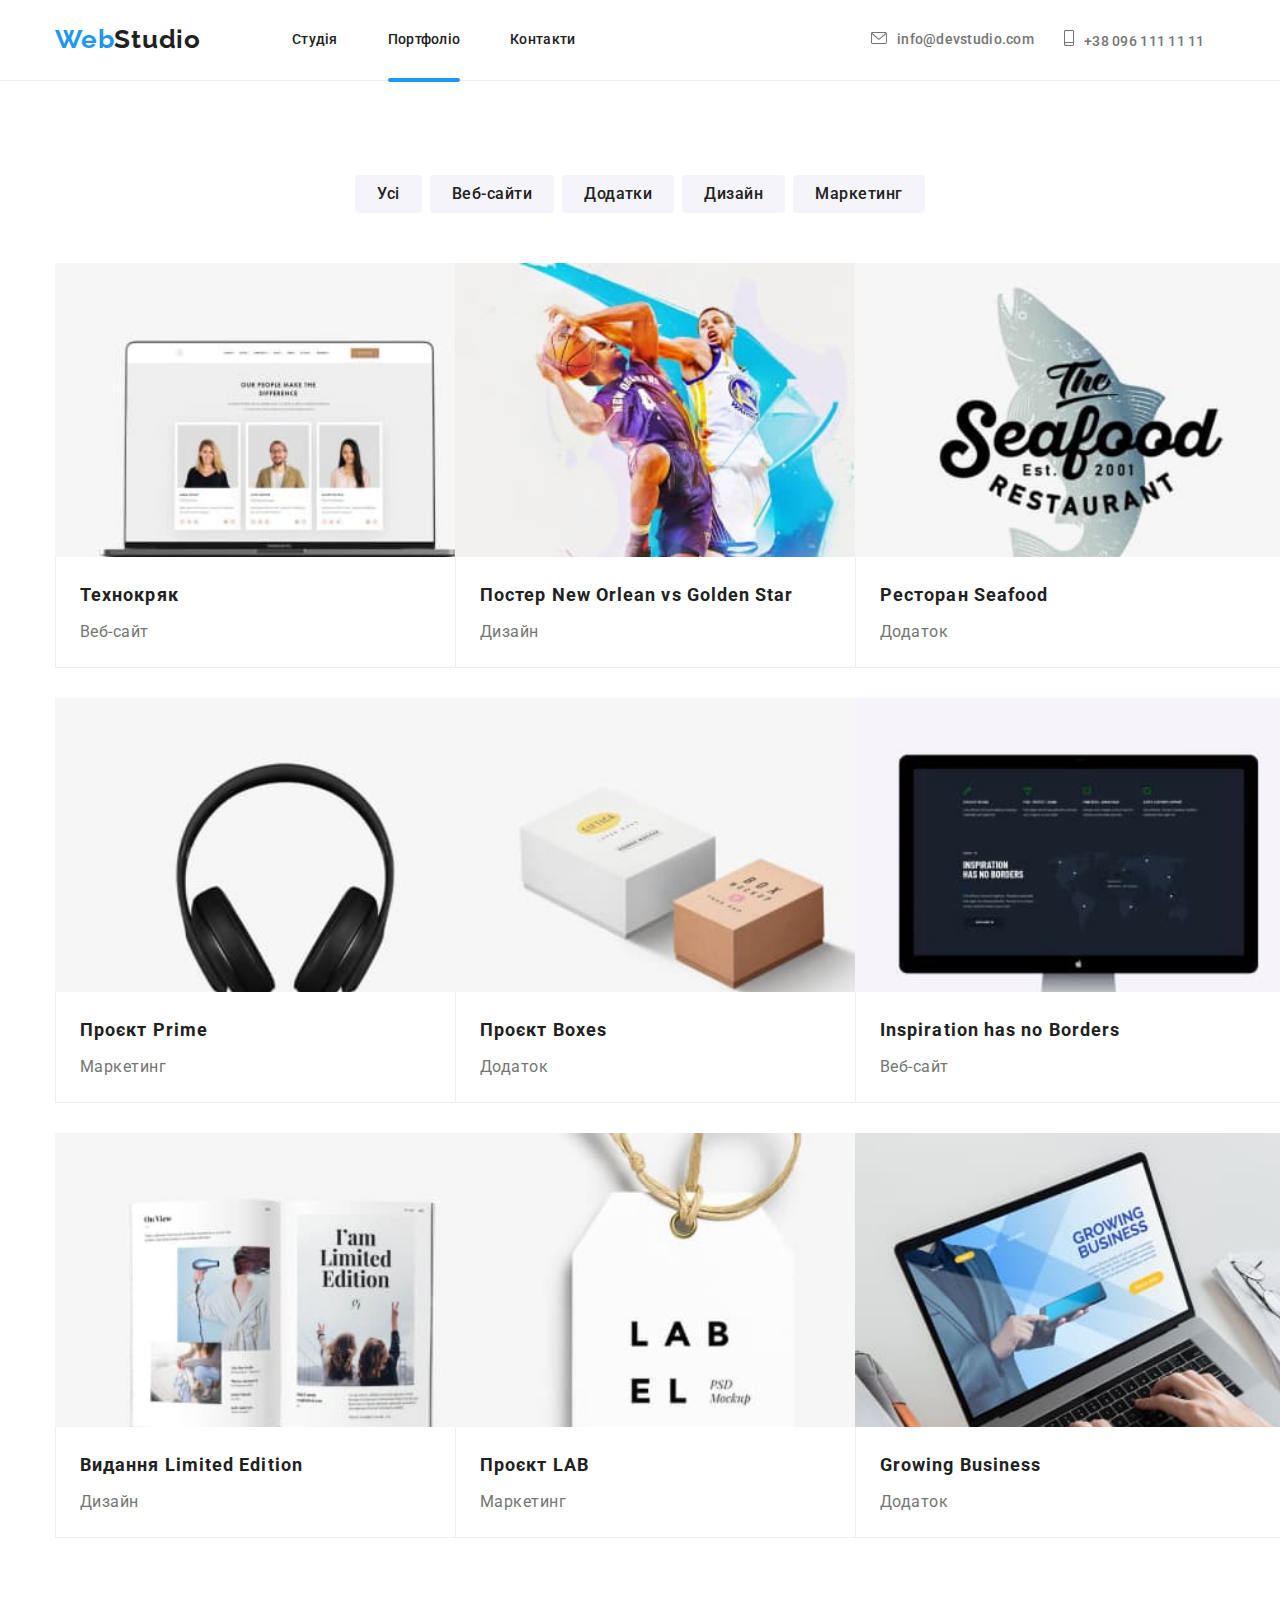
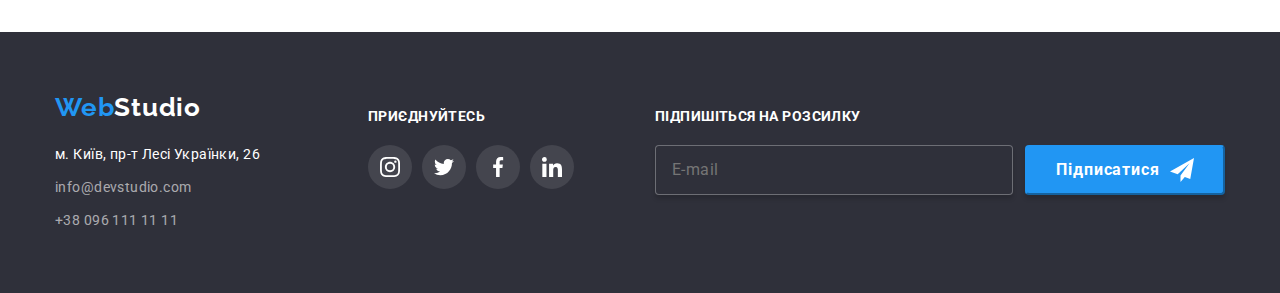
==== commit 35f447ed: "1" ====
--- a/portfolio.html
+++ b/portfolio.html
@@ -138,13 +138,26 @@
               <li class="card__item">
                 <a href="" class="card__link">
                   <div class="card__image">
-                    <img
-                      srcset="./images/img1.jpg 1x, ./images/img1.jpg 2x"
-                      src="./images/img1.jpg"
-                      alt="екран комп'ютера з трьома представниками компанії та основними відомостями про них"
-                      width="370"
-                      class="photo"
-                    />
+                    <picture>
+                      <source
+                        srcset="./images/phone-img1.jpg 1x, ./images/phone-img1.jpg 2x"
+                        src="./images/phone-img1.jpg"
+                        media="(max-width:480px)" />
+                      <source
+                        srcset="./images/tab-img1.jpg 1x, ./images/tab-img1.jpg 2x"
+                        src="./images/tab-img1.jpg"
+                        media="(min-width:768px)" />
+                      <source
+                        srcset="./images/img1.jpg 1x, ./images/img1.jpg 2x"
+                        src="./images/img1.jpg"
+                        media="(min-width:1200px)" />
+                      <img
+                        srcset="./images/phone-img1.jpg 1x, ./images/phone-img1.jpg 2x"
+                        src="./images/phone-img1.jpg"
+                        alt="екран комп'ютера з трьома представниками компанії та основними відомостями про них"
+                        width="450"
+                        class="photo"
+                    /></picture>
                     <div class="card__overlay">
                       <p class="card__text">
                         Ресурс пропонує комплексні пропозиції з різним рівнем функціоналу та
@@ -162,13 +175,26 @@
               <li class="card__item">
                 <a href="" class="card__link">
                   <div class="card__image">
-                    <img
-                      srcset="./images/img2.jpg 1x, ./images/img2.jpg 2x"
-                      src="./images/img2.jpg"
-                      alt="зображення двох баскетболістів у стрибку в боротьбі за м'яч"
-                      width="370"
-                      class="photo"
-                    />
+                    <picture>
+                      <source
+                        srcset="./images/phone-img2.jpg 1x, ./images/phone-img2.jpg 2x"
+                        src="./images/phone-img2.jpg"
+                        media="(max-width:480px)" />
+                      <source
+                        srcset="./images/tab-img2.jpg 1x, ./images/tab-img2.jpg 2x"
+                        src="./images/tab-img2.jpg"
+                        media="(min-width:768px)" />
+                      <source
+                        srcset="./images/img2.jpg 1x, ./images/img2.jpg 2x"
+                        src="./images/img2.jpg"
+                        media="(min-width:1200px)" />
+                      <img
+                        srcset="./images/phone-img2.jpg 1x, ./images/phone-img2.jpg 2x"
+                        src="./images/phone-img2.jpg"
+                        alt="зображення двох баскетболістів у стрибку в боротьбі за м'яч"
+                        width="450"
+                        class="photo"
+                    /></picture>
                     <div class="card__overlay">
                       <p class="card__text">
                         Ресурс пропонує комплексні пропозиції з різним рівнем функціоналу та
@@ -186,13 +212,26 @@
               <li class="card__item">
                 <a href="" class="card__link">
                   <div class="card__image">
-                    <img
-                      srcset="./images/img3.jpg 1x, ./images/img3.jpg 2x"
-                      src="./images/img3.jpg"
-                      alt="сіра риба як логотип ресторану з назвою ресторану на ній"
-                      width="370"
-                      class="photo"
-                    />
+                    <picture>
+                      <source
+                        srcset="./images/phone-img3.jpg 1x, ./images/phone-img3.jpg 2x"
+                        src="./images/phone-img3.jpg"
+                        media="(max-width:480px)" />
+                      <source
+                        srcset="./images/tab-img3.jpg 1x, ./images/tab-img3.jpg 2x"
+                        src="./images/tab-img3.jpg"
+                        media="(min-width:768px)" />
+                      <source
+                        srcset="./images/img3.jpg 1x, ./images/img3.jpg 2x"
+                        src="./images/img3.jpg"
+                        media="(min-width:1200px)" />
+                      <img
+                        srcset="./images/phone-img3.jpg 1x, ./images/phone-img3.jpg 2x"
+                        src="./images/phone-img3.jpg"
+                        alt="сіра риба як логотип ресторану з назвою ресторану на ній"
+                        width="450"
+                        class="photo"
+                    /></picture>
                     <div class="card__overlay">
                       <p class="card__text">
                         Ресурс пропонує комплексні пропозиції з різним рівнем функціоналу та
@@ -210,13 +249,26 @@
               <li class="card__item">
                 <a href="" class="card__link">
                   <div class="card__image">
-                    <img
-                      srcset="./images/img4.jpg 1x, ./images/img4.jpg 2x"
-                      src="./images/img4.jpg"
-                      alt="великі навушники чорного кольору"
-                      width="370"
-                      class="photo"
-                    />
+                    <picture>
+                      <source
+                        srcset="./images/phone-img4.jpg 1x, ./images/phone-img4.jpg 2x"
+                        src="./images/phone-img4.jpg"
+                        media="(max-width:480px)" />
+                      <source
+                        srcset="./images/tab-img4.jpg 1x, ./images/tab-img4.jpg 2x"
+                        src="./images/tab-img4.jpg"
+                        media="(min-width:768px)" />
+                      <source
+                        srcset="./images/img4.jpg 1x, ./images/img4.jpg 2x"
+                        src="./images/img4.jpg"
+                        media="(min-width:1200px)" />
+                      <img
+                        srcset="./images/phone-img4.jpg 1x, ./images/phone-img4.jpg 2x"
+                        src="./images/phone-img4.jpg"
+                        alt="великі навушники чорного кольору"
+                        width="450"
+                        class="photo"
+                    /></picture>
                     <div class="card__overlay">
                       <p class="card__text">
                         Ресурс пропонує комплексні пропозиції з різним рівнем функціоналу та
@@ -234,13 +286,26 @@
               <li class="card__item">
                 <a href="" class="card__link">
                   <div class="card__image">
-                    <img
-                      srcset="./images/img5.jpg 1x, ./images/img5.jpg 2x"
-                      src="./images/img5.jpg"
-                      alt="біла і коричнева коробки лежать поруч"
-                      width="370"
-                      class="photo"
-                    />
+                    <picture>
+                      <source
+                        srcset="./images/phone-img5.jpg 1x, ./images/phone-img5.jpg 2x"
+                        src="./images/phone-img5.jpg"
+                        media="(max-width:480px)" />
+                      <source
+                        srcset="./images/tab-img5.jpg 1x, ./images/tab-img5.jpg 2x"
+                        src="./images/tab-img5.jpg"
+                        media="(min-width:768px)" />
+                      <source
+                        srcset="./images/img5.jpg 1x, ./images/img5.jpg 2x"
+                        src="./images/img5.jpg"
+                        media="(min-width:1200px)" />
+                      <img
+                        srcset="./images/phone-img5.jpg 1x, ./images/phone-img5.jpg 2x"
+                        src="./images/phone-img5.jpg"
+                        alt="біла і коричнева коробки лежать поруч"
+                        width="450"
+                        class="photo"
+                    /></picture>
                     <div class="card__overlay">
                       <p class="card__text">
                         Ресурс пропонує комплексні пропозиції з різним рівнем функціоналу та
@@ -258,13 +323,26 @@
               <li class="card__item">
                 <a href="" class="card__link">
                   <div class="card__image">
-                    <img
-                      srcset="./images/img6.jpg 1x, ./images/img6.jpg 2x"
-                      src="./images/img6.jpg"
-                      alt="комп'ютер з сторінкою сайту на екрані"
-                      width="370"
-                      class="photo"
-                    />
+                    <picture>
+                      <source
+                        srcset="./images/phone-img6.jpg 1x, ./images/phone-img6.jpg 2x"
+                        src="./images/phone-img6.jpg"
+                        media="(max-width:480px)" />
+                      <source
+                        srcset="./images/tab-img6.jpg 1x, ./images/tab-img6.jpg 2x"
+                        src="./images/tab-img6.jpg"
+                        media="(min-width:768px)" />
+                      <source
+                        srcset="./images/img6.jpg 1x, ./images/img6.jpg 2x"
+                        src="./images/img6.jpg"
+                        media="(min-width:1200px)" />
+                      <img
+                        srcset="./images/phone-img6.jpg 1x, ./images/phone-img6.jpg 2x"
+                        src="./images/phone-img6.jpg"
+                        alt="комп'ютер з сторінкою сайту на екрані"
+                        width="450"
+                        class="photo"
+                    /></picture>
                     <div class="card__overlay">
                       <p class="card__text">
                         Ресурс пропонує комплексні пропозиції з різним рівнем функціоналу та
@@ -282,13 +360,26 @@
               <li class="card__item">
                 <a href="" class="card__link">
                   <div class="card__image">
-                    <img
-                      srcset="./images/img7.jpg 1x, ./images/img7.jpg 2x"
-                      src="./images/img7.jpg"
-                      alt="розворот журналу з зображеннями-прикладами дизайну"
-                      width="370"
-                      class="photo"
-                    />
+                    <picture>
+                      <source
+                        srcset="./images/phone-img7.jpg 1x, ./images/phone-img7.jpg 2x"
+                        src="./images/phone-img7.jpg"
+                        media="(max-width:480px)" />
+                      <source
+                        srcset="./images/tab-img7.jpg 1x, ./images/tab-img7.jpg 2x"
+                        src="./images/tab-img7.jpg"
+                        media="(min-width:768px)" />
+                      <source
+                        srcset="./images/img7.jpg 1x, ./images/img7.jpg 2x"
+                        src="./images/img7.jpg"
+                        media="(min-width:1200px)" />
+                      <img
+                        srcset="./images/phone-img7.jpg 1x, ./images/phone-img7.jpg 2x"
+                        src="./images/phone-img7.jpg"
+                        alt="розворот журналу з зображеннями-прикладами дизайну"
+                        width="450"
+                        class="photo"
+                    /></picture>
                     <div class="card__overlay">
                       <p class="card__text">
                         Ресурс пропонує комплексні пропозиції з різним рівнем функціоналу та
@@ -306,13 +397,26 @@
               <li class="card__item">
                 <a href="" class="card__link">
                   <div class="card__image">
-                    <img
-                      srcset="./images/img8.jpg 1x, ./images/img8.jpg 2x"
-                      src="./images/img8.jpg"
-                      alt="ярлик з логотипом компанії"
-                      width="370"
-                      class="photo"
-                    />
+                    <picture>
+                      <source
+                        srcset="./images/phone-img8.jpg 1x, ./images/phone-img8.jpg 2x"
+                        src="./images/phone-img8.jpg"
+                        media="(max-width:480px)" />
+                      <source
+                        srcset="./images/tab-img8.jpg 1x, ./images/tab-img8.jpg 2x"
+                        src="./images/tab-img8.jpg"
+                        media="(min-width:768px)" />
+                      <source
+                        srcset="./images/img8.jpg 1x, ./images/img8.jpg 2x"
+                        src="./images/img8.jpg"
+                        media="(min-width:1200px)" />
+                      <img
+                        srcset="./images/phone-img8.jpg 1x, ./images/phone-img8.jpg 2x"
+                        src="./images/phone-img8.jpg"
+                        alt="ярлик з логотипом компанії"
+                        width="450"
+                        class="photo"
+                    /></picture>
                     <div class="card__overlay">
                       <p class="card__text">
                         Ресурс пропонує комплексні пропозиції з різним рівнем функціоналу та
@@ -330,13 +434,26 @@
               <li class="card__item">
                 <a href="" class="card__link">
                   <div class="card__image">
-                    <img
-                      srcset="./images/img9.jpg 1x, ./images/img9.jpg 2x"
-                      src="./images/img9.jpg"
-                      alt="руки на клавіатурі і сторінка з сійту компанії на екрані"
-                      width="370"
-                      class="photo"
-                    />
+                    <picture>
+                      <source
+                        srcset="./images/phone-img9.jpg 1x, ./images/phone-img9.jpg 2x"
+                        src="./images/phone-img9.jpg"
+                        media="(max-width:480px)" />
+                      <source
+                        srcset="./images/tab-img9.jpg 1x, ./images/tab-img9.jpg 2x"
+                        src="./images/tab-img9.jpg"
+                        media="(min-width:768px)" />
+                      <source
+                        srcset="./images/img9.jpg 1x, ./images/img9.jpg 2x"
+                        src="./images/img9.jpg"
+                        media="(min-width:1200px)" />
+                      <img
+                        srcset="./images/phone-img9.jpg 1x, ./images/phone-img9.jpg 2x"
+                        src="./images/phone-img9.jpg"
+                        alt="руки на клавіатурі і сторінка з сійту компанії на екрані"
+                        width="450"
+                        class="photo"
+                    /></picture>
                     <div class="card__overlay">
                       <p class="card__text">
                         Ресурс пропонує комплексні пропозиції з різним рівнем функціоналу та
--- a/css/main.min.css
+++ b/css/main.min.css
@@ -1 +1 @@
-*,*::before,*::after{-webkit-box-sizing:border-box;box-sizing:border-box}:root{--primary-text-color: #212121;--background-color: #F5F5F5;--aditional-color: #ffffff;--accent-text-color: #757575;--button-active-color: #2196F3;--transition-timing-function: 250ms cubic-bezier(0.4, 0, 0.2, 1);--bp-mobail: 480px;--bp-tablet: 768px;--bp-desktop: 1200px}body{font-family:“Roboto”,sans-serif;font-style:normal;font-weight:400;color:var(--primary-text-color)}h1,h2,h3,h4,p,ul{margin:0}ul{-webkit-padding-start:0;padding-inline-start:0}.visually-hidden{position:absolute;white-space:nowrap;width:1px;height:1px;overflow:hidden;border:0;padding:0;clip:rect(0);-webkit-clip-path:inset(50%);clip-path:inset(50%);margin:-1px}.container{padding-left:15px;padding-right:15px}@media screen and (min-width: 480px){.container{width:480px;margin:0 auto}}@media screen and (min-width: 768px){.container{width:768px}}@media screen and (min-width: 1200px){.container{width:1200px}}/*! modern-normalize v1.1.0 | MIT License | https://github.com/sindresorhus/modern-normalize */*,::before,::after{-webkit-box-sizing:border-box;box-sizing:border-box}html{line-height:1.15;-webkit-text-size-adjust:100%;-moz-tab-size:4;-o-tab-size:4;tab-size:4}body{margin:0;font-family:system-ui,-apple-system,"Segoe UI",Roboto,Helvetica,Arial,sans-serif,"Apple Color Emoji","Segoe UI Emoji"}hr{height:0;color:inherit}abbr[title]{-webkit-text-decoration:underline dotted;text-decoration:underline dotted}b,strong{font-weight:bolder}code,kbd,samp,pre{font-family:ui-monospace,SFMono-Regular,Consolas,"Liberation Mono",Menlo,monospace;font-size:1em}small{font-size:80%}sub,sup{font-size:75%;line-height:0;position:relative;vertical-align:baseline}sub{bottom:-0.25em}sup{top:-0.5em}table{text-indent:0;border-color:inherit}button,input,optgroup,select,textarea{font-family:inherit;font-size:100%;line-height:1.15;margin:0}button,select{text-transform:none}button,[type=button],[type=reset],[type=submit]{-webkit-appearance:button}::-moz-focus-inner{border-style:none;padding:0}:-moz-focusring{outline:1px dotted ButtonText}:-moz-ui-invalid{box-shadow:none}legend{padding:0}progress{vertical-align:baseline}::-webkit-inner-spin-button,::-webkit-outer-spin-button{height:auto}[type=search]{-webkit-appearance:textfield;outline-offset:-2px}::-webkit-search-decoration{-webkit-appearance:none}::-webkit-file-upload-button{-webkit-appearance:button;font:inherit}summary{display:list-item}.section-hero{width:100%;background-color:#c4c4c4;background-image:-webkit-gradient(linear, left top, right top, from(rgba(47, 48, 58, 0.4)), to(rgba(47, 48, 58, 0.4))),url(../images/phone-bg.jpg);background-image:linear-gradient(to right, rgba(47, 48, 58, 0.4), rgba(47, 48, 58, 0.4)),url(../images/phone-bg.jpg);background-repeat:no-repeat;background-position:center;background-size:cover}@media(min-width: 768px){.section-hero{background-image:-webkit-gradient(linear, left top, right top, from(rgba(47, 48, 58, 0.4)), to(rgba(47, 48, 58, 0.4))),url(../images/tablet-bg.jpg);background-image:linear-gradient(to right, rgba(47, 48, 58, 0.4), rgba(47, 48, 58, 0.4)),url(../images/tablet-bg.jpg)}}@media(min-width: 1200px){.section-hero{background-image:-webkit-gradient(linear, left top, right top, from(rgba(47, 48, 58, 0.4)), to(rgba(47, 48, 58, 0.4))),url(../images/dt-bg.jpg);background-image:linear-gradient(to right, rgba(47, 48, 58, 0.4), rgba(47, 48, 58, 0.4)),url(../images/dt-bg.jpg)}}@media(min-device-pixel-ratio: 2),(-webkit-min-device-pixel-ratio: 2),(min-resolution: 192dpi),(min-resolution: 2dppx){.section-hero{background-image:-webkit-gradient(linear, left top, right top, from(rgba(47, 48, 58, 0.4)), to(rgba(47, 48, 58, 0.4))),url(../images/phone-bg@2x.jpg);background-image:linear-gradient(to right, rgba(47, 48, 58, 0.4), rgba(47, 48, 58, 0.4)),url(../images/phone-bg@2x.jpg)}}@media(min-device-pixel-ratio: 2)and (min-width: 768px),(-webkit-min-device-pixel-ratio: 2)and (min-width: 768px),(min-resolution: 192dpi)and (min-width: 768px),(min-resolution: 2dppx)and (min-width: 768px){.section-hero{background-image:-webkit-gradient(linear, left top, right top, from(rgba(47, 48, 58, 0.4)), to(rgba(47, 48, 58, 0.4))),url(../images/tablet-bg@2x.jpg);background-image:linear-gradient(to right, rgba(47, 48, 58, 0.4), rgba(47, 48, 58, 0.4)),url(../images/tablet-bg@2x.jpg)}}@media(min-device-pixel-ratio: 2)and (min-width: 1200px),(-webkit-min-device-pixel-ratio: 2)and (min-width: 1200px),(min-resolution: 192dpi)and (min-width: 1200px),(min-resolution: 2dppx)and (min-width: 1200px){.section-hero{background-image:-webkit-gradient(linear, left top, right top, from(rgba(47, 48, 58, 0.4)), to(rgba(47, 48, 58, 0.4))),url(../images/dt-bg@2x.jpg);background-image:linear-gradient(to right, rgba(47, 48, 58, 0.4), rgba(47, 48, 58, 0.4)),url(../images/dt-bg@2x.jpg)}}.container-hero{display:-webkit-box;display:-ms-flexbox;display:flex;-webkit-box-orient:vertical;-webkit-box-direction:normal;-ms-flex-direction:column;flex-direction:column;height:400px;padding-left:15px;padding-right:15px;padding-top:118px;padding-bottom:118px;-webkit-box-align:center;-ms-flex-align:center;align-items:center}@media screen and (min-width: 480px){.container-hero{width:480px;margin:0 auto}}@media screen and (min-width: 768px){.container-hero{width:768px}}@media(min-width: 1200px){.container-hero{height:600px;width:1200px;padding-top:200px;padding-bottom:200px}}.section-hero__title{display:block;text-align:center;margin:0 auto 30px auto;font-family:Roboto;font-weight:900;font-size:26px;line-height:1.62;letter-spacing:.06em;text-transform:uppercase;color:var(--aditional-color)}@media screen and (min-width: 480px){.section-hero__title{width:360px;height:84px}}@media(min-width: 1200px){.section-hero__title{width:696px;height:120px;font-size:44px;line-height:1.36}}.main-button{min-width:200px;height:50px;padding:10px 24px;font-family:Roboto;font-style:normal;font-weight:700;font-size:16px;line-height:1.88;letter-spacing:.06em;color:var(--aditional-color);background:#2196f3;-webkit-box-shadow:0px 4px 4px rgba(0,0,0,.15);box-shadow:0px 4px 4px rgba(0,0,0,.15);border:0;border-radius:4px;cursor:pointer;-webkit-transition:background-color var(--transition-timing-function),color var(--transition-timing-function),-webkit-box-shadow var(--transition-timing-function);transition:background-color var(--transition-timing-function),color var(--transition-timing-function),-webkit-box-shadow var(--transition-timing-function);transition:background-color var(--transition-timing-function),color var(--transition-timing-function),box-shadow var(--transition-timing-function);transition:background-color var(--transition-timing-function),color var(--transition-timing-function),box-shadow var(--transition-timing-function),-webkit-box-shadow var(--transition-timing-function)}@media(--bp-desktop){.main-button{min-width:216px;padding:10px 32px}}.hero-button{margin:0 auto}.hero-button:hover,.hero-button:active,.hero-button:focus{background:#188ce8;-webkit-box-shadow:0px 4px 4px rgba(0,0,0,.15);box-shadow:0px 4px 4px rgba(0,0,0,.15);color:var(--aditional-color)}.page-header{width:480px;width:100%;border-bottom:1px solid #ececec}.main-nav{display:-webkit-box;display:-ms-flexbox;display:flex;-webkit-box-pack:justify;-ms-flex-pack:justify;justify-content:space-between;-webkit-box-align:center;-ms-flex-align:center;align-items:center}.logo{display:-webkit-box;display:-ms-flexbox;display:flex;width:134px;font-family:Raleway;font-style:normal;font-weight:700;font-size:24px;line-height:1.17;letter-spacing:.03em;color:var(--button-active-color);text-decoration:none}@media(min-width: 1200px){.logo{width:145px;font-size:26px;line-height:1.19}}.page-header__logo{padding-top:16px;padding-bottom:16px}@media(min-width: 768px){.page-header__logo{margin-right:87px;padding-top:26px;padding-bottom:26px}}@media(min-width: 1200px){.page-header__logo{margin-right:92px;padding-top:24px;padding-bottom:25px}}.logo__text{color:var(--primary-text-color)}.page-header__burger-button{padding:0;width:40px;height:40px;display:-webkit-box;display:-ms-flexbox;display:flex;-webkit-box-pack:center;-ms-flex-pack:center;justify-content:center;-webkit-box-align:center;-ms-flex-align:center;align-items:center;background-color:var(--aditional-color);border:0}@media(min-width: 768px){.page-header__burger-button{display:none}}.site-nav{display:none}@media(min-width: 768px){.site-nav{display:-webkit-box;display:-ms-flexbox;display:flex;-webkit-box-align:center;-ms-flex-align:center;align-items:center;width:283px;padding-left:0;margin-left:0;margin-right:auto;list-style:none}}@media(min-width: 768px){.site-nav__item{display:-webkit-box;display:-ms-flexbox;display:flex;display:block;position:relative}.site-nav__item:not(:last-child){margin-right:50px}}.site-nav__link{display:none}@media(min-width: 768px){.site-nav__link{display:-webkit-box;display:-ms-flexbox;display:flex;font-family:Roboto;font-weight:500;font-size:14px;line-height:1.14;letter-spacing:.02em;color:var(--primary-text-color);text-decoration:none;padding-top:32px;padding-bottom:32px;-webkit-transition:color var(--transition-timing-function);transition:color var(--transition-timing-function)}.site-nav__link:hover,.site-nav__link:focus,.site-nav__link:active{color:var(--button-active-color)}}@media(min-width: 768px){.site-nav__link--current::after{display:block;content:"";width:100%;height:4px;position:absolute;left:0;bottom:-2px;background-color:var(--button-active-color);border-radius:2px}}.site-auth{display:none}@media(min-width: 768px){.site-auth{display:-webkit-box;display:-ms-flexbox;display:flex;-webkit-box-orient:vertical;-webkit-box-direction:normal;-ms-flex-direction:column;flex-direction:column;gap:10px;padding-top:21px;padding-bottom:21px}}@media(min-width: 1200px){.site-auth{-webkit-box-orient:horizontal;-webkit-box-direction:normal;-ms-flex-direction:row;flex-direction:row;gap:30px}}.site-auth__link{color:var(--accent-text-color);font-family:Roboto;font-size:12px;line-height:1.17;font-weight:500;letter-spacing:.02em;text-decoration:none;-webkit-transition:color var(--transition-timing-function);transition:color var(--transition-timing-function)}.site-auth__link:hover,.site-auth__link:focus{color:var(--button-active-color)}@media(min-width: 1200px){.site-auth__link{font-size:14px;line-height:1.14}}.site-auth__icon{fill:currentColor;margin-right:8px}@media(min-width: 1200px){.site-auth__icon{margin-right:10px}}.site-auth__item{list-style:none}@media(min-width: 1200px){.site-auth__item{min-width:161px}}.backdrop{position:fixed;top:0;left:0;z-index:1;width:100%;height:100%;background-color:rgba(0,0,0,.2);-webkit-transition:opacity var(--transition-timing-function),visibility var(--transition-timing-function);transition:opacity var(--transition-timing-function),visibility var(--transition-timing-function)}.is-hidden{visibility:hidden;opacity:0;pointer-events:none}.backdrop .is-hidden .modal{-webkit-transform:translate(-50%, -50%);transform:translate(-50%, -50%)}.modal{position:absolute;top:50%;left:50%;-webkit-transform:translate(-50%, -50%);transform:translate(-50%, -50%);width:450px;height:609px;height:100%;padding:40px;border-radius:4px;-webkit-box-shadow:0px 1px 3px rgba(0,0,0,.12),0px 1px 1px rgba(0,0,0,.14),0px 2px 1px rgba(0,0,0,.2);box-shadow:0px 1px 3px rgba(0,0,0,.12),0px 1px 1px rgba(0,0,0,.14),0px 2px 1px rgba(0,0,0,.2);background-color:var(--aditional-color);-webkit-transition:-webkit-transform var(--transition-timing-function),-webkit-box-shadow var(--transition-timing-function);transition:-webkit-transform var(--transition-timing-function),-webkit-box-shadow var(--transition-timing-function);transition:transform var(--transition-timing-function),box-shadow var(--transition-timing-function);transition:transform var(--transition-timing-function),box-shadow var(--transition-timing-function),-webkit-transform var(--transition-timing-function),-webkit-box-shadow var(--transition-timing-function)}@media(min-width: 1200px){.modal{width:528px;max-height:581px}}.button-close{position:absolute;display:-webkit-box;display:-ms-flexbox;display:flex;-webkit-box-pack:center;-ms-flex-pack:center;justify-content:center;-webkit-box-align:center;-ms-flex-align:center;align-items:center;right:8px;top:8px;width:30px;height:30px;padding:0;background:none;border:1px solid rgba(0,0,0,.1);border-radius:50%;color:#000;cursor:pointer;-webkit-transition:color var(--transition-timing-function);transition:color var(--transition-timing-function)}.button-close:focus,.button-close:hover{color:var(--button-active-color)}.x-icon{fill:currentColor}.order-form{position:relative}.order-form__title{font-family:Roboto;margin-bottom:12px;font-style:normal;font-weight:700;font-size:20px;line-height:1.15;text-align:center;letter-spacing:.03em;color:var(--primary-text-color)}.order-form__inputs{position:relative}.order-form__inputs:focus-within{fill:var(--button-active-color)}.order-form__label{display:block;margin-bottom:4px;font-family:Roboto;font-size:12px;line-height:1.17;letter-spacing:.01em;color:var(--accent-text-color)}.order-form__input{width:100%;height:40px;padding:11px 12px 11px 35px;margin-bottom:10px;border:1px solid rgba(33,33,33,.2);border-radius:4px;outline:none;-webkit-transition:border-color var(--transition-timing-function),color var(--transition-timing-function);transition:border-color var(--transition-timing-function),color var(--transition-timing-function)}.order-form__input:focus,.order-form__input:active{border-color:var(--button-active-color);color:var(--button-active-color);cursor:pointer}.order-form__icon{position:absolute;top:40%;left:12px;-webkit-transform:translateY(-50%);transform:translateY(-50%)}.order-form__textarea{width:370px;height:120px;padding:12px 16px;margin-bottom:20px;font-family:Roboto;font-weight:400;font-size:12px;line-height:1.17;letter-spacing:.01em;color:rgba(117,117,117,.5);border:1px solid rgba(33,33,33,.2);border-radius:4px;outline:none;resize:none;-webkit-transition:border-color var(--transition-timing-function);transition:border-color var(--transition-timing-function)}@media(min-width: 1200px){.order-form__textarea{width:448px}}.order-form__textarea:active,.order-form__textarea:focus{border-color:var(--button-active-color);cursor:pointer}.checkbox{position:relative}.checkbox__input{appearance:none;-webkit-appearance:none;-moz-appearance:none}.checkbox__input:checked+.checkbox__icon--checked{background-color:var(--button-active-color);border:0;cursor:pointer}.checkbox__label{display:block;padding-left:28px;font-family:Roboto;font-weight:400;font-size:12px;line-height:1.17;letter-spacing:.03em;color:var(--accent-text-color);margin-bottom:30px}@media(min-width: 1200px){.checkbox__label{font-size:14px;line-height:1.71}}.checkbox__icon--checked{position:absolute;fill:var(--aditional-color);border:none;left:5px;top:3px;border:2px solid var(--primary-text-color);border-radius:2px;-webkit-transition:background-color var(--transition-timing-function);transition:background-color var(--transition-timing-function)}.checkbox__text{color:var(--button-active-color)}.order-form__button{display:-webkit-box;display:-ms-flexbox;display:flex;-webkit-box-pack:center;-ms-flex-pack:center;justify-content:center;-webkit-box-align:center;-ms-flex-align:center;align-items:center;padding:10px 52px;margin:0 auto;margin-bottom:40px;width:200px;height:50px;font-family:Roboto;font-weight:700;font-size:16px;line-height:1.88;letter-spacing:.06em;color:var(--aditional-color);background-color:var(--button-active-color);border-radius:4px;border-color:var(--button-active-color);-webkit-transition:background-color var(--transition-timing-function),-webkit-box-shadow var(--transition-timing-function);transition:background-color var(--transition-timing-function),-webkit-box-shadow var(--transition-timing-function);transition:background-color var(--transition-timing-function),box-shadow var(--transition-timing-function);transition:background-color var(--transition-timing-function),box-shadow var(--transition-timing-function),-webkit-box-shadow var(--transition-timing-function)}.order-form__button:focus,.order-form__button:hover,.order-form__button:active{background-color:#188ce8;-webkit-box-shadow:0px 4px 4px rgba(0,0,0,.15);box-shadow:0px 4px 4px rgba(0,0,0,.15)}.logo{display:-webkit-box;display:-ms-flexbox;display:flex;width:134px;font-family:Raleway;font-style:normal;font-weight:700;font-size:24px;line-height:1.17;letter-spacing:.03em;color:var(--button-active-color);text-decoration:none}@media(min-width: 1200px){.logo{width:145px;font-size:26px;line-height:1.19}}.mobile-menu{width:100%;height:100vh;margin-left:auto;margin-right:auto;margin-bottom:auto;display:none;position:fixed;top:0;left:0;-webkit-transform:translateX(100%);transform:translateX(100%);background-color:var(--aditional-color);padding:48px 40px;z-index:1;-webkit-transition:-webkit-transform var(--transition-timing-function);transition:-webkit-transform var(--transition-timing-function);transition:transform var(--transition-timing-function);transition:transform var(--transition-timing-function), -webkit-transform var(--transition-timing-function)}@media(min-width: 480px){.mobile-menu{width:480px}}.mobile-menu.is-open{-webkit-transform:translateX(0);transform:translateX(0);display:-webkit-box;display:-ms-flexbox;display:flex}.mobile-menu .mobile-container{display:-webkit-box;display:-ms-flexbox;display:flex;-webkit-box-orient:vertical;-webkit-box-direction:normal;-ms-flex-direction:column;flex-direction:column;height:100%;-webkit-box-pack:justify;-ms-flex-pack:justify;justify-content:space-between}.mobile-menu__close-button{position:absolute;top:10px;right:15px;border:0;background-color:var(--aditional-color);fill:var(--primary-text-color)}.mobile-menu__close-button:hover,.mobile-menu__close-button:focus{fill:var(--button-active-color)}.mobile-nav{display:-webkit-box;display:-ms-flexbox;display:flex;list-style:none;gap:32px;-webkit-box-orient:vertical;-webkit-box-direction:normal;-ms-flex-direction:column;flex-direction:column}.mobile-nav__link{display:block;font-family:"Roboto";font-style:normal;font-weight:500;font-size:40px;line-height:1.18;letter-spacing:.02em;text-decoration:none;color:var(--primary-text-color)}.mobile-nav__link:focus,.mobile-nav__link:hover{color:var(--button-active-color)}.mobile-auth{list-style:none}.mobile-auth__link{display:block;margin-bottom:32px;font-family:"Roboto";font-style:normal;font-weight:500;font-size:34px;line-height:1.18;letter-spacing:.02em;color:var(--button-active-color);text-decoration:none}.mobile-auth__email{display:block;margin-bottom:64px;font-size:24px;line-height:1.17;letter-spacing:.02em;color:var(--accent-text-color);text-decoration:none}.mobile-net{list-style:none;display:-webkit-box;display:-ms-flexbox;display:flex;gap:20px}.mobile-net__link{display:block;position:relative;font-family:"Roboto";font-style:normal;font-weight:500;font-size:18px;line-height:1.22;letter-spacing:.02em;color:#2196f3;text-decoration:none}.mobile-net__item:not(:last-child){border-right:1px solid rgba(33,33,33,.2);padding-right:10px}.section-features{width:100%;padding-top:60px;padding-bottom:60px}@media(min-width: 1200px){.section-features{padding-top:94px;padding-bottom:94px}}.features{display:-webkit-box;display:-ms-flexbox;display:flex;-ms-flex-wrap:wrap;flex-wrap:wrap;gap:30px}@media(min-width: 768px){.features{-ms-flex-preferred-size:calc((100% - 30px)/2);flex-basis:calc((100% - 30px)/2)}}@media(min-width: 1200px){.features{-webkit-box-orient:horizontal;-webkit-box-direction:normal;-ms-flex-direction:row;flex-direction:row;-ms-flex-wrap:nowrap;flex-wrap:nowrap}}.features__list{display:-webkit-box;display:-ms-flexbox;display:flex;-webkit-box-orient:vertical;-webkit-box-direction:normal;-ms-flex-direction:column;flex-direction:column;list-style:none}@media(min-width: 480px){.features__list{width:450px}}@media(min-width: 768px){.features__list{width:354px;-ms-flex-preferred-size:calc((100% - 30px)/2);flex-basis:calc((100% - 30px)/2)}}@media(min-width: 1200px){.features__list{width:270px}}.features__item{display:-webkit-box;display:-ms-flexbox;display:flex;height:120px;background-color:#f5f4fa;-webkit-box-pack:center;-ms-flex-pack:center;justify-content:center;-webkit-box-align:center;-ms-flex-align:center;align-items:center;border-radius:4px}@media screen and (min-width: 480px){.features__item{width:450px}}@media(min-width: 768px){.features__item{width:354px;height:120px}}@media(min-width: 1200px){.features__item{width:270px;height:120px}}.features__icon{fill:currentColor;width:70px;height:70px}.features__subtitle{text-align:center;margin-bottom:10px;margin-top:30px;font-family:Roboto;font-weight:700;font-size:14px;line-height:1.14;letter-spacing:.03em;text-transform:uppercase}@media(min-width: 768px){.features__subtitle{text-align:start}}.features__text{font-family:Roboto;font-size:14px;line-height:2;letter-spacing:.03em;color:var(--accent-text-color)}.section-activities{display:none}@media(min-width: 1200px){.section-activities{display:-webkit-box;display:-ms-flexbox;display:flex;-webkit-box-pack:center;-ms-flex-pack:center;justify-content:center;padding-bottom:94px;width:100%}}.activities{display:-webkit-box;display:-ms-flexbox;display:flex;padding:0}.activities__title{text-align:center;margin-left:auto;margin-right:auto;font-family:Roboto;font-style:normal;font-weight:700;font-size:36px;line-height:1.17;letter-spacing:.03em;color:var(--primary-text-color);margin-bottom:50px}.activities__item{display:-webkit-box;display:-ms-flexbox;display:flex;position:relative;min-width:370px;list-style:none}.activities__item:not(:last-child){margin-right:30px}.activities__thumb{position:absolute;display:-webkit-box;display:-ms-flexbox;display:flex;-webkit-box-pack:center;-ms-flex-pack:center;justify-content:center;-webkit-box-align:center;-ms-flex-align:center;align-items:center;width:100%;height:70px;bottom:0;background-color:#2f303a;opacity:.8}.activities__subtitle{font-family:Roboto;font-weight:700;font-size:14px;line-height:1.14;text-align:center;letter-spacing:.03em;text-transform:uppercase;color:var(--aditional-color)}.activities__photo{display:block;max-width:100%;height:auto;margin:0}.section-staff{width:100%;background-color:#f5f4fa;padding-top:60px;padding-bottom:60px}@media(min-width: 1200px){.section-staff{padding-top:94px;padding-bottom:94px}}.staff__title{display:block;display:-webkit-box;display:-ms-flexbox;display:flex;-webkit-box-pack:center;-ms-flex-pack:center;justify-content:center;font-family:Roboto;font-weight:700;font-size:33px;line-height:1.18;letter-spacing:.03em;color:var(--primary-text-color);margin-bottom:30px}@media(min-width: 1200px){.staff__title{margin-bottom:50px;font-size:36px;line-height:1.17}}.staff__list{display:-webkit-box;display:-ms-flexbox;display:flex;-ms-flex-wrap:wrap;flex-wrap:wrap;gap:30px;list-style:none}@media(min-width: 768px){.staff__list{-ms-flex-preferred-size:calc((100% - 30px)/2);flex-basis:calc((100% - 30px)/2)}}@media(min-width: 1200px){.staff__list{-webkit-box-orient:horizontal;-webkit-box-direction:normal;-ms-flex-direction:row;flex-direction:row;-ms-flex-wrap:nowrap;flex-wrap:nowrap}}.card-staff{display:-webkit-box;display:-ms-flexbox;display:flex;width:100%;-webkit-box-pack:center;-ms-flex-pack:center;justify-content:center;-ms-flex-wrap:wrap;flex-wrap:wrap;background:var(--aditional-color);-webkit-box-shadow:0px 1px 3px rgba(0,0,0,.12),0px 1px 1px rgba(0,0,0,.14),0px 2px 1px rgba(0,0,0,.2);box-shadow:0px 1px 3px rgba(0,0,0,.12),0px 1px 1px rgba(0,0,0,.14),0px 2px 1px rgba(0,0,0,.2);border-radius:0px 0px 4px 4px}@media(min-width: 480px){.card-staff{width:450px}}@media(min-width: 768px){.card-staff{width:354px}}@media(min-width: 1200px){.card-staff{width:270px}}.card-staff__photo{display:block;width:100%}@media(min-width: 480px){.card-staff__photo{width:450px}}@media(min-width: 768px){.card-staff__photo{width:354px}}@media(min-width: 1200px){.card-staff__photo{width:270px}}.card-staff__text{padding-top:30px}.card-staff__name{font-family:Roboto;font-weight:500;font-size:16px;line-height:1.19;text-align:center;letter-spacing:.03em;color:var(--primary-text-color);margin-bottom:10px}.card-staff__position{font-family:Roboto;font-weight:400;font-size:16px;line-height:1.19;text-align:center;letter-spacing:.03em;color:var(--accent-text-color)}.card-net{display:-webkit-box;display:-ms-flexbox;display:flex;gap:10px;-webkit-box-pack:center;-ms-flex-pack:center;justify-content:center;list-style:none;-webkit-box-orient:horizontal;-webkit-box-direction:normal;-ms-flex-direction:row;flex-direction:row;padding:16px 122px 24px 122px}@media(min-width: 768px){.card-net{padding:16px 74px 24px 74px}}@media(min-width: 1200px){.card-net{padding:16px 32px 30px 32px}}.card-net__link{display:-webkit-box;display:-ms-flexbox;display:flex;-webkit-box-align:center;-ms-flex-align:center;align-items:center;-webkit-box-pack:center;-ms-flex-pack:center;justify-content:center;width:44px;height:44px;border-radius:50%;-webkit-transition:background-color var(--transition-timing-function),color var(--transition-timing-function),fill var(--transition-timing-function);transition:background-color var(--transition-timing-function),color var(--transition-timing-function),fill var(--transition-timing-function);background-color:var(--aditional-color);color:#afb1b8}.card-net__link:hover,.card-net__link:focus{background-color:var(--button-active-color);color:var(--aditional-color)}.card-net__link .card-net__icon{fill:currentColor}.section-clients{width:100%;padding-top:60px;padding-bottom:60px}@media(min-width: 1200px){.section-clients{padding-top:94px;padding-bottom:94px}}.clients__title{display:block;display:-webkit-box;display:-ms-flexbox;display:flex;-webkit-box-pack:center;-ms-flex-pack:center;justify-content:center;font-family:Roboto;font-weight:700;font-size:28px;line-height:1.18;letter-spacing:.03em;color:var(--primary-text-color);margin-bottom:30px}@media(min-width: 1200px){.clients__title{font-size:36px;line-height:1.17;margin-bottom:50px}}.clients{display:-webkit-box;display:-ms-flexbox;display:flex}@media(min-width: 768px){.clients{-ms-flex-preferred-size:calc((100% - 60px)/3);flex-basis:calc((100% - 60px)/3)}}@media(min-width: 1200px){.clients{-webkit-box-orient:horizontal;-webkit-box-direction:normal;-ms-flex-direction:row;flex-direction:row;-ms-flex-wrap:nowrap;flex-wrap:nowrap}}.clients__list{display:-webkit-box;display:-ms-flexbox;display:flex;list-style:none;-ms-flex-wrap:wrap;flex-wrap:wrap;gap:30px;-webkit-box-pack:center;-ms-flex-pack:center;justify-content:center}.clients__item{width:210px}@media(min-width: 768px){.clients__item{width:226px}}@media(min-width: 1200px){.clients__item{width:170px}}.clients__link{display:block;display:-webkit-box;display:-ms-flexbox;display:flex;width:210px;height:92px;-webkit-box-pack:center;-ms-flex-pack:center;justify-content:center;-webkit-box-align:center;-ms-flex-align:center;align-items:center;outline:1px solid #afb1b8;border-radius:4%;background-color:var(--aditional-color);color:#afb1b8;-webkit-transition:color var(--transition-timing-function),outline var(--transition-timing-function),fill var(--transition-timing-function);transition:color var(--transition-timing-function),outline var(--transition-timing-function),fill var(--transition-timing-function)}@media(min-width: 768px){.clients__link{width:226px}}@media(min-width: 1200px){.clients__link{width:170px}}.clients__link:hover,.clients__link:focus{outline:1px solid var(--button-active-color);color:var(--button-active-color)}.clients__icon{fill:currentColor;display:-webkit-box;display:-ms-flexbox;display:flex;-webkit-box-align:center;-ms-flex-align:center;align-items:center;-webkit-box-pack:center;-ms-flex-pack:center;justify-content:center;width:106px;height:60px}.footer{width:100%;background-color:#2f303a;display:-webkit-box;display:-ms-flexbox;display:flex;-webkit-box-pack:center;-ms-flex-pack:center;justify-content:center}.footer__list{margin:0 auto}@media(min-width: 768px){.footer__list{-webkit-box-orient:horizontal;-webkit-box-direction:normal;-ms-flex-direction:row;flex-direction:row;-ms-flex-wrap:wrap;flex-wrap:wrap}}@media(min-width: 1200px){.footer__list{display:-webkit-box;display:-ms-flexbox;display:flex;width:1170px;-webkit-box-pack:justify;-ms-flex-pack:justify;justify-content:space-between;-webkit-box-align:center;-ms-flex-align:center;align-items:center}}.footer__links{display:-webkit-box;display:-ms-flexbox;display:flex;width:231px;-webkit-box-orient:vertical;-webkit-box-direction:normal;-ms-flex-direction:column;flex-direction:column;padding:60px 0;margin:0 auto}@media(min-width: 768px){.footer__links{width:232px;display:-webkit-inline-box;display:-ms-inline-flexbox;display:inline-flex;margin-left:61px}}@media(min-width: 1200px){.footer__links{margin:0}}.logo{display:-webkit-box;display:-ms-flexbox;display:flex;-ms-flex-item-align:center;align-self:center;width:145px;font-family:Raleway;font-style:normal;font-weight:700;font-size:24px;line-height:1.17;letter-spacing:.03em;color:var(--button-active-color);text-decoration:none}@media(min-width: 1200px){.logo{font-size:26px;line-height:1.19;-ms-flex-item-align:start;align-self:flex-start}}.logo__text--inverse{color:var(--aditional-color)}.contact{margin-top:20px}.contact__list{padding-left:0;list-style:none}.contact__item:not(:last-child){margin-bottom:9px}.contact__link{display:-webkit-box;display:-ms-flexbox;display:flex;-webkit-box-pack:center;-ms-flex-pack:center;justify-content:center;font-family:Roboto;font-size:14px;font-style:normal;line-height:1.71;letter-spacing:.03em;color:rgba(255,255,255,.6);text-decoration:none;-webkit-transition:color var(--transition-timing-function);transition:color var(--transition-timing-function)}.contact__link:focus,.contact__link:hover{color:var(--button-active-color)}.contact__link--white{color:var(--aditional-color)}@media(min-width: 1200px){.contact__link{display:block}}.join-links{display:-webkit-box;display:-ms-flexbox;display:flex;-webkit-box-orient:vertical;-webkit-box-direction:normal;-ms-flex-direction:column;flex-direction:column;gap:20px;padding-bottom:60px;margin-left:auto}@media(min-width: 768px){.join-links{width:206px;display:-webkit-inline-box;display:-ms-inline-flexbox;display:inline-flex;margin-left:165px}}@media(min-width: 1200px){.join-links{padding:72px 0 100px 0;margin-left:0}}.join-links__subtitle{display:-webkit-box;display:-ms-flexbox;display:flex;margin:0 auto;font-family:Roboto;font-weight:700;font-size:14px;line-height:1.14;letter-spacing:.03em;text-transform:uppercase;color:var(--aditional-color)}@media(min-width: 1200px){.join-links__subtitle{margin-left:0}}.social-net{display:-webkit-box;display:-ms-flexbox;display:flex;gap:10px;-webkit-box-pack:center;-ms-flex-pack:center;justify-content:center;list-style:none;-webkit-box-orient:horizontal;-webkit-box-direction:normal;-ms-flex-direction:row;flex-direction:row;padding:0}.social-net__link{display:-webkit-box;display:-ms-flexbox;display:flex;-webkit-box-align:center;-ms-flex-align:center;align-items:center;-webkit-box-pack:center;-ms-flex-pack:center;justify-content:center;width:44px;height:44px;border-radius:50%;-webkit-transition:background-color var(--transition-timing-function),color var(--transition-timing-function),fill var(--transition-timing-function);transition:background-color var(--transition-timing-function),color var(--transition-timing-function),fill var(--transition-timing-function);background-color:rgba(255,255,255,.1);color:var(--aditional-color)}.social-net__link:hover,.social-net__link:focus{background-color:var(--button-active-color)}.social-net__link .social-net__icon{fill:currentColor}.signup{display:-webkit-box;display:-ms-flexbox;display:flex;-webkit-box-orient:vertical;-webkit-box-direction:normal;-ms-flex-direction:column;flex-direction:column;padding-bottom:60px}@media(min-width: 1200px){.signup{padding:72px 0 94px 0;margin-right:0}}.signup__title{margin:0 auto;margin-bottom:20px;font-family:Roboto;font-weight:700;font-size:14px;line-height:1.14;letter-spacing:.03em;text-transform:uppercase;color:var(--aditional-color)}@media(min-width: 1200px){.signup__title{margin-left:0;margin-right:0}}.signup__form{display:-webkit-box;display:-ms-flexbox;display:flex;-webkit-box-orient:vertical;-webkit-box-direction:normal;-ms-flex-direction:column;flex-direction:column;-ms-flex-wrap:wrap;flex-wrap:wrap;margin:0 auto}@media(min-width: 1200px){.signup__form{-webkit-box-orient:horizontal;-webkit-box-direction:normal;-ms-flex-direction:row;flex-direction:row;-ms-flex-wrap:nowrap;flex-wrap:nowrap;margin-left:0;-webkit-box-pack:end;-ms-flex-pack:end;justify-content:flex-end}}.email__input{display:-webkit-box;display:-ms-flexbox;display:flex;margin-bottom:20px;padding:15px 16px;-webkit-box-align:center;-ms-flex-align:center;align-items:center;font-family:Roboto;font-weight:400;font-size:16px;line-height:1.25;letter-spacing:.03em;outline:none;color:rgba(255,255,255,.6);background-color:#2f303a;border:1px solid rgba(255,255,255,.3);border-radius:4px;-webkit-box-shadow:0px 4px 4px rgba(0,0,0,.15);box-shadow:0px 4px 4px rgba(0,0,0,.15);-webkit-transition:border-color var(--transition-timing-function);transition:border-color var(--transition-timing-function)}@media(min-width: 480px){.email__input{width:450px;height:50px}}@media(min-width: 1200px){.email__input{width:358px;margin-bottom:0;margin-right:12px;margin-left:0}}.email__input:active,.email__input:focus{border-color:var(--button-active-color)}.signup__button{display:block;display:-webkit-box;display:-ms-flexbox;display:flex;margin:0 auto;-webkit-box-pack:center;-ms-flex-pack:center;justify-content:center;-webkit-box-align:center;-ms-flex-align:center;align-items:center;font-family:Roboto;padding:10px 28px;width:200px;height:50px;background-color:var(--button-active-color);-webkit-box-shadow:0px 4px 4px rgba(0,0,0,.15);box-shadow:0px 4px 4px rgba(0,0,0,.15);border-radius:4px;border-color:var(--button-active-color);font-weight:700;font-size:16px;line-height:1.88;letter-spacing:.06em;color:var(--aditional-color);cursor:pointer;-webkit-transition:background-color var(--transition-timing-function),color var(--transition-timing-function);transition:background-color var(--transition-timing-function),color var(--transition-timing-function)}.signup__button:hover,.signup__button:focus,.signup__button:active{background:#188ce8;color:var(--aditional-color)}.send__icon{margin-left:10px}.section-portfolio{width:100%;padding-top:60px;padding-bottom:60px}@media(min-width: 1200px){.section-portfolio{padding:94px 0}}.button__filter{padding:6px 22px;font-family:Roboto;font-weight:500;font-size:16px;line-height:1.63;letter-spacing:.03em;color:var(--primary-text-color);background-color:#f5f4fa;border-radius:4px;border-width:0;cursor:pointer;-webkit-transition:background-color var(--transition-timing-function),color var(--transition-timing-function),-webkit-box-shadow var(--transition-timing-function);transition:background-color var(--transition-timing-function),color var(--transition-timing-function),-webkit-box-shadow var(--transition-timing-function);transition:background-color var(--transition-timing-function),color var(--transition-timing-function),box-shadow var(--transition-timing-function);transition:background-color var(--transition-timing-function),color var(--transition-timing-function),box-shadow var(--transition-timing-function),-webkit-box-shadow var(--transition-timing-function)}.button__filter:hover,.button__filter:focus,.button__filter:active{color:var(--aditional-color);background-color:var(--button-active-color);-webkit-box-shadow:0px 3px 1px rgba(0,0,0,.1),0px 1px 2px rgba(0,0,0,.08),0px 2px 2px rgba(0,0,0,.12);box-shadow:0px 3px 1px rgba(0,0,0,.1),0px 1px 2px rgba(0,0,0,.08),0px 2px 2px rgba(0,0,0,.12)}.filters{display:-webkit-box;display:-ms-flexbox;display:flex;-webkit-box-pack:start;-ms-flex-pack:start;justify-content:flex-start;margin-bottom:40px;-ms-flex-wrap:wrap;flex-wrap:wrap}@media(min-width: 768px){.filters{-ms-flex-wrap:nowrap;flex-wrap:nowrap;margin-bottom:30px;-webkit-box-pack:center;-ms-flex-pack:center;justify-content:center;padding:0}}@media(min-width: 1200px){.filters{margin-bottom:50px}}.filters__item{list-style:none;margin-right:8px;margin-bottom:15px}@media(min-width: 768px){.filters__item{margin-bottom:0}}.filters__item:last-child{margin-right:0}.card__list{width:480px;display:-webkit-box;display:-ms-flexbox;display:flex;-ms-flex-wrap:wrap;flex-wrap:wrap;gap:30px;padding-left:0;-webkit-box-align:center;-ms-flex-align:center;align-items:center;margin:0 auto;list-style:none}@media(min-width: 768px){.card__list{width:768px}}@media(min-width: 1200px){.card__list{width:1170px}}.card__item{display:-webkit-box;display:-ms-flexbox;display:flex;width:100%;width:450px;background-color:var(--aditional-color);-webkit-transition:-webkit-box-shadow var(--transition-timing-function);transition:-webkit-box-shadow var(--transition-timing-function);transition:box-shadow var(--transition-timing-function);transition:box-shadow var(--transition-timing-function), -webkit-box-shadow var(--transition-timing-function)}.card__item:hover{-webkit-box-shadow:0px 1px 1px rgba(0,0,0,.12),0px 4px 4px rgba(0,0,0,.06),1px 4px 6px rgba(0,0,0,.16);box-shadow:0px 1px 1px rgba(0,0,0,.12),0px 4px 4px rgba(0,0,0,.06),1px 4px 6px rgba(0,0,0,.16)}@media(min-width: 768px){.card__item{width:354px;-ms-flex-preferred-size:calc((100% - 30px)/2);flex-basis:calc((100% - 30px)/2)}}@media(min-width: 1200px){.card__item{width:370px;-ms-flex-preferred-size:calc((100% - 60px)/3);flex-basis:calc((100% - 60px)/3)}}.card__image{display:-webkit-box;display:-ms-flexbox;display:flex}.card__overlay{position:absolute;top:0;left:0;background-color:rgba(33,150,243,.9);color:var(--aditional-color);width:100%;height:100%;-webkit-transform:translateY(100%);transform:translateY(100%);-webkit-transition:-webkit-transform var(--transition-timing-function);transition:-webkit-transform var(--transition-timing-function);transition:transform var(--transition-timing-function);transition:transform var(--transition-timing-function), -webkit-transform var(--transition-timing-function)}.card__text{display:block;font-family:Roboto;font-weight:400;font-size:18px;line-height:1.56;letter-spacing:.03em;color:var(--aditional-color);padding:77px 77px;margin:0}@media(min-width: 768px){.card__text{padding:49px 77px}}@media(min-width: 1200px){.card__text{padding:63px 24px}}.card__image{position:relative;overflow:hidden;width:100%;height:294px;margin-left:auto;margin-right:auto}.card__link:hover .card__overlay{-webkit-transform:translateY(0);transform:translateY(0)}.card__sign{margin:0 auto;padding:20px 24px;border:1px solid #eee;border-top:0}.card__name{font-family:Roboto;font-style:normal;margin-bottom:4px;font-weight:700;font-size:18px;line-height:2;letter-spacing:.06em;color:var(--primary-text-color);text-decoration:none}.card__product{font-family:Roboto;font-style:normal;font-size:16px;line-height:1.88;letter-spacing:.03em;color:var(--accent-text-color)}.card__link{text-decoration:none}/*# sourceMappingURL=main.min.css.map */+*,*::before,*::after{-webkit-box-sizing:border-box;box-sizing:border-box}:root{--primary-text-color: #212121;--background-color: #F5F5F5;--aditional-color: #ffffff;--accent-text-color: #757575;--button-active-color: #2196F3;--transition-timing-function: 250ms cubic-bezier(0.4, 0, 0.2, 1);--bp-mobail: 480px;--bp-tablet: 768px;--bp-desktop: 1200px}body{font-family:“Roboto”,sans-serif;font-style:normal;font-weight:400;color:var(--primary-text-color)}h1,h2,h3,h4,p,ul{margin:0}ul{-webkit-padding-start:0;padding-inline-start:0}.visually-hidden{position:absolute;white-space:nowrap;width:1px;height:1px;overflow:hidden;border:0;padding:0;clip:rect(0);-webkit-clip-path:inset(50%);clip-path:inset(50%);margin:-1px}.container{padding-left:15px;padding-right:15px}@media screen and (min-width: 480px){.container{width:480px;margin:0 auto}}@media screen and (min-width: 768px){.container{width:768px}}@media screen and (min-width: 1200px){.container{width:1200px}}/*! modern-normalize v1.1.0 | MIT License | https://github.com/sindresorhus/modern-normalize */*,::before,::after{-webkit-box-sizing:border-box;box-sizing:border-box}html{line-height:1.15;-webkit-text-size-adjust:100%;-moz-tab-size:4;-o-tab-size:4;tab-size:4}body{margin:0;font-family:system-ui,-apple-system,"Segoe UI",Roboto,Helvetica,Arial,sans-serif,"Apple Color Emoji","Segoe UI Emoji"}hr{height:0;color:inherit}abbr[title]{-webkit-text-decoration:underline dotted;text-decoration:underline dotted}b,strong{font-weight:bolder}code,kbd,samp,pre{font-family:ui-monospace,SFMono-Regular,Consolas,"Liberation Mono",Menlo,monospace;font-size:1em}small{font-size:80%}sub,sup{font-size:75%;line-height:0;position:relative;vertical-align:baseline}sub{bottom:-0.25em}sup{top:-0.5em}table{text-indent:0;border-color:inherit}button,input,optgroup,select,textarea{font-family:inherit;font-size:100%;line-height:1.15;margin:0}button,select{text-transform:none}button,[type=button],[type=reset],[type=submit]{-webkit-appearance:button}::-moz-focus-inner{border-style:none;padding:0}:-moz-focusring{outline:1px dotted ButtonText}:-moz-ui-invalid{box-shadow:none}legend{padding:0}progress{vertical-align:baseline}::-webkit-inner-spin-button,::-webkit-outer-spin-button{height:auto}[type=search]{-webkit-appearance:textfield;outline-offset:-2px}::-webkit-search-decoration{-webkit-appearance:none}::-webkit-file-upload-button{-webkit-appearance:button;font:inherit}summary{display:list-item}.section-hero{width:100%;background-color:#c4c4c4;background-image:-webkit-gradient(linear, left top, right top, from(rgba(47, 48, 58, 0.4)), to(rgba(47, 48, 58, 0.4))),url(../images/phone-bg.jpg);background-image:linear-gradient(to right, rgba(47, 48, 58, 0.4), rgba(47, 48, 58, 0.4)),url(../images/phone-bg.jpg);background-repeat:no-repeat;background-position:center;background-size:cover}@media(min-width: 768px){.section-hero{background-image:-webkit-gradient(linear, left top, right top, from(rgba(47, 48, 58, 0.4)), to(rgba(47, 48, 58, 0.4))),url(../images/tablet-bg.jpg);background-image:linear-gradient(to right, rgba(47, 48, 58, 0.4), rgba(47, 48, 58, 0.4)),url(../images/tablet-bg.jpg)}}@media(min-width: 1200px){.section-hero{background-image:-webkit-gradient(linear, left top, right top, from(rgba(47, 48, 58, 0.4)), to(rgba(47, 48, 58, 0.4))),url(../images/dt-bg.jpg);background-image:linear-gradient(to right, rgba(47, 48, 58, 0.4), rgba(47, 48, 58, 0.4)),url(../images/dt-bg.jpg)}}@media(min-device-pixel-ratio: 2),(-webkit-min-device-pixel-ratio: 2),(min-resolution: 192dpi),(min-resolution: 2dppx){.section-hero{background-image:-webkit-gradient(linear, left top, right top, from(rgba(47, 48, 58, 0.4)), to(rgba(47, 48, 58, 0.4))),url(../images/phone-bg@2x.jpg);background-image:linear-gradient(to right, rgba(47, 48, 58, 0.4), rgba(47, 48, 58, 0.4)),url(../images/phone-bg@2x.jpg)}}@media(min-device-pixel-ratio: 2)and (min-width: 768px),(-webkit-min-device-pixel-ratio: 2)and (min-width: 768px),(min-resolution: 192dpi)and (min-width: 768px),(min-resolution: 2dppx)and (min-width: 768px){.section-hero{background-image:-webkit-gradient(linear, left top, right top, from(rgba(47, 48, 58, 0.4)), to(rgba(47, 48, 58, 0.4))),url(../images/tablet-bg@2x.jpg);background-image:linear-gradient(to right, rgba(47, 48, 58, 0.4), rgba(47, 48, 58, 0.4)),url(../images/tablet-bg@2x.jpg)}}@media(min-device-pixel-ratio: 2)and (min-width: 1200px),(-webkit-min-device-pixel-ratio: 2)and (min-width: 1200px),(min-resolution: 192dpi)and (min-width: 1200px),(min-resolution: 2dppx)and (min-width: 1200px){.section-hero{background-image:-webkit-gradient(linear, left top, right top, from(rgba(47, 48, 58, 0.4)), to(rgba(47, 48, 58, 0.4))),url(../images/dt-bg@2x.jpg);background-image:linear-gradient(to right, rgba(47, 48, 58, 0.4), rgba(47, 48, 58, 0.4)),url(../images/dt-bg@2x.jpg)}}.container-hero{display:-webkit-box;display:-ms-flexbox;display:flex;-webkit-box-orient:vertical;-webkit-box-direction:normal;-ms-flex-direction:column;flex-direction:column;height:400px;padding-left:15px;padding-right:15px;padding-top:118px;padding-bottom:118px;-webkit-box-align:center;-ms-flex-align:center;align-items:center}@media screen and (min-width: 480px){.container-hero{width:480px;margin:0 auto}}@media screen and (min-width: 768px){.container-hero{width:768px}}@media(min-width: 1200px){.container-hero{height:600px;width:1200px;padding-top:200px;padding-bottom:200px}}.section-hero__title{display:block;text-align:center;margin:0 auto 30px auto;font-family:Roboto;font-weight:900;font-size:26px;line-height:1.62;letter-spacing:.06em;text-transform:uppercase;color:var(--aditional-color)}@media screen and (min-width: 480px){.section-hero__title{width:360px;height:84px}}@media(min-width: 1200px){.section-hero__title{width:696px;height:120px;font-size:44px;line-height:1.36}}.main-button{min-width:200px;height:50px;padding:10px 24px;font-family:Roboto;font-style:normal;font-weight:700;font-size:16px;line-height:1.88;letter-spacing:.06em;color:var(--aditional-color);background:#2196f3;-webkit-box-shadow:0px 4px 4px rgba(0,0,0,.15);box-shadow:0px 4px 4px rgba(0,0,0,.15);border:0;border-radius:4px;cursor:pointer;-webkit-transition:background-color var(--transition-timing-function),color var(--transition-timing-function),-webkit-box-shadow var(--transition-timing-function);transition:background-color var(--transition-timing-function),color var(--transition-timing-function),-webkit-box-shadow var(--transition-timing-function);transition:background-color var(--transition-timing-function),color var(--transition-timing-function),box-shadow var(--transition-timing-function);transition:background-color var(--transition-timing-function),color var(--transition-timing-function),box-shadow var(--transition-timing-function),-webkit-box-shadow var(--transition-timing-function)}@media(--bp-desktop){.main-button{min-width:216px;padding:10px 32px}}.hero-button{margin:0 auto}.hero-button:hover,.hero-button:active,.hero-button:focus{background:#188ce8;-webkit-box-shadow:0px 4px 4px rgba(0,0,0,.15);box-shadow:0px 4px 4px rgba(0,0,0,.15);color:var(--aditional-color)}.page-header{width:480px;width:100%;border-bottom:1px solid #ececec}.main-nav{display:-webkit-box;display:-ms-flexbox;display:flex;-webkit-box-pack:justify;-ms-flex-pack:justify;justify-content:space-between;-webkit-box-align:center;-ms-flex-align:center;align-items:center}.logo{display:-webkit-box;display:-ms-flexbox;display:flex;width:134px;font-family:Raleway;font-style:normal;font-weight:700;font-size:24px;line-height:1.17;letter-spacing:.03em;color:var(--button-active-color);text-decoration:none}@media(min-width: 1200px){.logo{width:145px;font-size:26px;line-height:1.19}}.page-header__logo{padding-top:16px;padding-bottom:16px}@media(min-width: 768px){.page-header__logo{margin-right:87px;padding-top:26px;padding-bottom:26px}}@media(min-width: 1200px){.page-header__logo{margin-right:92px;padding-top:24px;padding-bottom:25px}}.logo__text{color:var(--primary-text-color)}.page-header__burger-button{padding:0;width:40px;height:40px;display:-webkit-box;display:-ms-flexbox;display:flex;-webkit-box-pack:center;-ms-flex-pack:center;justify-content:center;-webkit-box-align:center;-ms-flex-align:center;align-items:center;background-color:var(--aditional-color);border:0}@media(min-width: 768px){.page-header__burger-button{display:none}}.site-nav{display:none}@media(min-width: 768px){.site-nav{display:-webkit-box;display:-ms-flexbox;display:flex;-webkit-box-align:center;-ms-flex-align:center;align-items:center;width:283px;padding-left:0;margin-left:0;margin-right:auto;list-style:none}}@media(min-width: 768px){.site-nav__item{display:-webkit-box;display:-ms-flexbox;display:flex;display:block;position:relative}.site-nav__item:not(:last-child){margin-right:50px}}.site-nav__link{display:none}@media(min-width: 768px){.site-nav__link{display:-webkit-box;display:-ms-flexbox;display:flex;font-family:Roboto;font-weight:500;font-size:14px;line-height:1.14;letter-spacing:.02em;color:var(--primary-text-color);text-decoration:none;padding-top:32px;padding-bottom:32px;-webkit-transition:color var(--transition-timing-function);transition:color var(--transition-timing-function)}.site-nav__link:hover,.site-nav__link:focus,.site-nav__link:active{color:var(--button-active-color)}}@media(min-width: 768px){.site-nav__link--current::after{display:block;content:"";width:100%;height:4px;position:absolute;left:0;bottom:-2px;background-color:var(--button-active-color);border-radius:2px}}.site-auth{display:none}@media(min-width: 768px){.site-auth{display:-webkit-box;display:-ms-flexbox;display:flex;-webkit-box-orient:vertical;-webkit-box-direction:normal;-ms-flex-direction:column;flex-direction:column;gap:10px;padding-top:21px;padding-bottom:21px}}@media(min-width: 1200px){.site-auth{-webkit-box-orient:horizontal;-webkit-box-direction:normal;-ms-flex-direction:row;flex-direction:row;gap:30px}}.site-auth__link{color:var(--accent-text-color);font-family:Roboto;font-size:12px;line-height:1.17;font-weight:500;letter-spacing:.02em;text-decoration:none;-webkit-transition:color var(--transition-timing-function);transition:color var(--transition-timing-function)}.site-auth__link:hover,.site-auth__link:focus{color:var(--button-active-color)}@media(min-width: 1200px){.site-auth__link{font-size:14px;line-height:1.14}}.site-auth__icon{fill:currentColor;margin-right:8px}@media(min-width: 1200px){.site-auth__icon{margin-right:10px}}.site-auth__item{list-style:none}@media(min-width: 1200px){.site-auth__item{min-width:161px}}.backdrop{position:fixed;top:0;left:0;z-index:1;width:100%;height:100%;background-color:rgba(0,0,0,.2);-webkit-transition:opacity var(--transition-timing-function),visibility var(--transition-timing-function);transition:opacity var(--transition-timing-function),visibility var(--transition-timing-function)}.is-hidden{visibility:hidden;opacity:0;pointer-events:none}.backdrop .is-hidden .modal{-webkit-transform:translate(-50%, -50%);transform:translate(-50%, -50%)}.modal{position:absolute;top:50%;left:50%;-webkit-transform:translate(-50%, -50%);transform:translate(-50%, -50%);width:450px;height:609px;height:100%;padding:40px;border-radius:4px;-webkit-box-shadow:0px 1px 3px rgba(0,0,0,.12),0px 1px 1px rgba(0,0,0,.14),0px 2px 1px rgba(0,0,0,.2);box-shadow:0px 1px 3px rgba(0,0,0,.12),0px 1px 1px rgba(0,0,0,.14),0px 2px 1px rgba(0,0,0,.2);background-color:var(--aditional-color);-webkit-transition:-webkit-transform var(--transition-timing-function),-webkit-box-shadow var(--transition-timing-function);transition:-webkit-transform var(--transition-timing-function),-webkit-box-shadow var(--transition-timing-function);transition:transform var(--transition-timing-function),box-shadow var(--transition-timing-function);transition:transform var(--transition-timing-function),box-shadow var(--transition-timing-function),-webkit-transform var(--transition-timing-function),-webkit-box-shadow var(--transition-timing-function)}@media(min-width: 1200px){.modal{width:528px;max-height:581px}}.button-close{position:absolute;display:-webkit-box;display:-ms-flexbox;display:flex;-webkit-box-pack:center;-ms-flex-pack:center;justify-content:center;-webkit-box-align:center;-ms-flex-align:center;align-items:center;right:8px;top:8px;width:30px;height:30px;padding:0;background:none;border:1px solid rgba(0,0,0,.1);border-radius:50%;color:#000;cursor:pointer;-webkit-transition:color var(--transition-timing-function);transition:color var(--transition-timing-function)}.button-close:focus,.button-close:hover{color:var(--button-active-color)}.x-icon{fill:currentColor}.order-form{position:relative}.order-form__title{font-family:Roboto;margin-bottom:12px;font-style:normal;font-weight:700;font-size:20px;line-height:1.15;text-align:center;letter-spacing:.03em;color:var(--primary-text-color)}.order-form__inputs{position:relative}.order-form__inputs:focus-within{fill:var(--button-active-color)}.order-form__label{display:block;margin-bottom:4px;font-family:Roboto;font-size:12px;line-height:1.17;letter-spacing:.01em;color:var(--accent-text-color)}.order-form__input{width:100%;height:40px;padding:11px 12px 11px 35px;margin-bottom:10px;border:1px solid rgba(33,33,33,.2);border-radius:4px;outline:none;-webkit-transition:border-color var(--transition-timing-function),color var(--transition-timing-function);transition:border-color var(--transition-timing-function),color var(--transition-timing-function)}.order-form__input:focus,.order-form__input:active{border-color:var(--button-active-color);color:var(--button-active-color);cursor:pointer}.order-form__icon{position:absolute;top:40%;left:12px;-webkit-transform:translateY(-50%);transform:translateY(-50%)}.order-form__textarea{width:370px;height:120px;padding:12px 16px;margin-bottom:20px;font-family:Roboto;font-weight:400;font-size:12px;line-height:1.17;letter-spacing:.01em;color:rgba(117,117,117,.5);border:1px solid rgba(33,33,33,.2);border-radius:4px;outline:none;resize:none;-webkit-transition:border-color var(--transition-timing-function);transition:border-color var(--transition-timing-function)}@media(min-width: 1200px){.order-form__textarea{width:448px}}.order-form__textarea:active,.order-form__textarea:focus{border-color:var(--button-active-color);cursor:pointer}.checkbox{position:relative}.checkbox__input{appearance:none;-webkit-appearance:none;-moz-appearance:none}.checkbox__input:checked+.checkbox__icon--checked{background-color:var(--button-active-color);border:0;cursor:pointer}.checkbox__label{display:block;padding-left:28px;font-family:Roboto;font-weight:400;font-size:12px;line-height:1.17;letter-spacing:.03em;color:var(--accent-text-color);margin-bottom:30px}@media(min-width: 1200px){.checkbox__label{font-size:14px;line-height:1.71}}.checkbox__icon--checked{position:absolute;fill:var(--aditional-color);border:none;left:5px;top:3px;border:2px solid var(--primary-text-color);border-radius:2px;-webkit-transition:background-color var(--transition-timing-function);transition:background-color var(--transition-timing-function)}.checkbox__text{color:var(--button-active-color)}.order-form__button{display:-webkit-box;display:-ms-flexbox;display:flex;-webkit-box-pack:center;-ms-flex-pack:center;justify-content:center;-webkit-box-align:center;-ms-flex-align:center;align-items:center;padding:10px 52px;margin:0 auto;margin-bottom:40px;width:200px;height:50px;font-family:Roboto;font-weight:700;font-size:16px;line-height:1.88;letter-spacing:.06em;color:var(--aditional-color);background-color:var(--button-active-color);border-radius:4px;border-color:var(--button-active-color);-webkit-transition:background-color var(--transition-timing-function),-webkit-box-shadow var(--transition-timing-function);transition:background-color var(--transition-timing-function),-webkit-box-shadow var(--transition-timing-function);transition:background-color var(--transition-timing-function),box-shadow var(--transition-timing-function);transition:background-color var(--transition-timing-function),box-shadow var(--transition-timing-function),-webkit-box-shadow var(--transition-timing-function)}.order-form__button:focus,.order-form__button:hover,.order-form__button:active{background-color:#188ce8;-webkit-box-shadow:0px 4px 4px rgba(0,0,0,.15);box-shadow:0px 4px 4px rgba(0,0,0,.15)}.logo{display:-webkit-box;display:-ms-flexbox;display:flex;width:134px;font-family:Raleway;font-style:normal;font-weight:700;font-size:24px;line-height:1.17;letter-spacing:.03em;color:var(--button-active-color);text-decoration:none}@media(min-width: 1200px){.logo{width:145px;font-size:26px;line-height:1.19}}.mobile-menu{width:100%;height:100vh;display:none;position:fixed;top:0;left:0;-webkit-transform:translateX(100%);transform:translateX(100%);background-color:var(--aditional-color);padding:48px 40px;z-index:1;-webkit-transition:-webkit-transform var(--transition-timing-function);transition:-webkit-transform var(--transition-timing-function);transition:transform var(--transition-timing-function);transition:transform var(--transition-timing-function), -webkit-transform var(--transition-timing-function)}.mobile-menu.is-open{-webkit-transform:translateX(0);transform:translateX(0);display:-webkit-box;display:-ms-flexbox;display:flex}.mobile-menu .mobile-container{display:-webkit-box;display:-ms-flexbox;display:flex;-webkit-box-orient:vertical;-webkit-box-direction:normal;-ms-flex-direction:column;flex-direction:column;height:100%;-webkit-box-pack:justify;-ms-flex-pack:justify;justify-content:space-between}.mobile-menu__close-button{position:absolute;top:10px;right:15px;border:0;background-color:var(--aditional-color);fill:var(--primary-text-color)}.mobile-menu__close-button:hover,.mobile-menu__close-button:focus{fill:var(--button-active-color)}.mobile-nav{display:-webkit-box;display:-ms-flexbox;display:flex;list-style:none;gap:32px;-webkit-box-orient:vertical;-webkit-box-direction:normal;-ms-flex-direction:column;flex-direction:column}.mobile-nav__link{display:block;font-family:"Roboto";font-style:normal;font-weight:500;font-size:40px;line-height:1.18;letter-spacing:.02em;text-decoration:none;color:var(--primary-text-color)}.mobile-nav__link:focus,.mobile-nav__link:hover{color:var(--button-active-color)}.mobile-auth{list-style:none}.mobile-auth__link{display:block;margin-bottom:32px;font-family:"Roboto";font-style:normal;font-weight:500;font-size:34px;line-height:1.18;letter-spacing:.02em;color:var(--button-active-color);text-decoration:none}.mobile-auth__email{display:block;margin-bottom:64px;font-size:24px;line-height:1.17;letter-spacing:.02em;color:var(--accent-text-color);text-decoration:none}.mobile-net{list-style:none;display:-webkit-box;display:-ms-flexbox;display:flex;gap:20px}.mobile-net__link{display:block;position:relative;font-family:"Roboto";font-style:normal;font-weight:500;font-size:18px;line-height:1.22;letter-spacing:.02em;color:#2196f3;text-decoration:none}.mobile-net__item:not(:last-child){border-right:1px solid rgba(33,33,33,.2);padding-right:10px}.section-features{width:100%;padding-top:60px;padding-bottom:60px}@media(min-width: 1200px){.section-features{padding-top:94px;padding-bottom:94px}}.features{display:-webkit-box;display:-ms-flexbox;display:flex;-ms-flex-wrap:wrap;flex-wrap:wrap;gap:30px}@media(min-width: 768px){.features{-ms-flex-preferred-size:calc((100% - 30px)/2);flex-basis:calc((100% - 30px)/2)}}@media(min-width: 1200px){.features{-webkit-box-orient:horizontal;-webkit-box-direction:normal;-ms-flex-direction:row;flex-direction:row;-ms-flex-wrap:nowrap;flex-wrap:nowrap}}.features__list{display:-webkit-box;display:-ms-flexbox;display:flex;-webkit-box-orient:vertical;-webkit-box-direction:normal;-ms-flex-direction:column;flex-direction:column;list-style:none}@media(min-width: 480px){.features__list{width:450px}}@media(min-width: 768px){.features__list{width:354px;-ms-flex-preferred-size:calc((100% - 30px)/2);flex-basis:calc((100% - 30px)/2)}}@media(min-width: 1200px){.features__list{width:270px}}.features__item{display:-webkit-box;display:-ms-flexbox;display:flex;height:120px;background-color:#f5f4fa;-webkit-box-pack:center;-ms-flex-pack:center;justify-content:center;-webkit-box-align:center;-ms-flex-align:center;align-items:center;border-radius:4px}@media screen and (min-width: 480px){.features__item{width:450px}}@media(min-width: 768px){.features__item{width:354px;height:120px}}@media(min-width: 1200px){.features__item{width:270px;height:120px}}.features__icon{fill:currentColor;width:70px;height:70px}.features__subtitle{text-align:center;margin-bottom:10px;margin-top:30px;font-family:Roboto;font-weight:700;font-size:14px;line-height:1.14;letter-spacing:.03em;text-transform:uppercase}@media(min-width: 768px){.features__subtitle{text-align:start}}.features__text{font-family:Roboto;font-size:14px;line-height:2;letter-spacing:.03em;color:var(--accent-text-color)}.section-activities{display:none}@media(min-width: 1200px){.section-activities{display:-webkit-box;display:-ms-flexbox;display:flex;-webkit-box-pack:center;-ms-flex-pack:center;justify-content:center;padding-bottom:94px;width:100%}}.activities{display:-webkit-box;display:-ms-flexbox;display:flex;padding:0}.activities__title{text-align:center;margin-left:auto;margin-right:auto;font-family:Roboto;font-style:normal;font-weight:700;font-size:36px;line-height:1.17;letter-spacing:.03em;color:var(--primary-text-color);margin-bottom:50px}.activities__item{display:-webkit-box;display:-ms-flexbox;display:flex;position:relative;min-width:370px;list-style:none}.activities__item:not(:last-child){margin-right:30px}.activities__thumb{position:absolute;display:-webkit-box;display:-ms-flexbox;display:flex;-webkit-box-pack:center;-ms-flex-pack:center;justify-content:center;-webkit-box-align:center;-ms-flex-align:center;align-items:center;width:100%;height:70px;bottom:0;background-color:#2f303a;opacity:.8}.activities__subtitle{font-family:Roboto;font-weight:700;font-size:14px;line-height:1.14;text-align:center;letter-spacing:.03em;text-transform:uppercase;color:var(--aditional-color)}.activities__photo{display:block;max-width:100%;height:auto;margin:0}.section-staff{width:100%;background-color:#f5f4fa;padding-top:60px;padding-bottom:60px}@media(min-width: 1200px){.section-staff{padding-top:94px;padding-bottom:94px}}.staff__title{display:block;display:-webkit-box;display:-ms-flexbox;display:flex;-webkit-box-pack:center;-ms-flex-pack:center;justify-content:center;font-family:Roboto;font-weight:700;font-size:33px;line-height:1.18;letter-spacing:.03em;color:var(--primary-text-color);margin-bottom:30px}@media(min-width: 1200px){.staff__title{margin-bottom:50px;font-size:36px;line-height:1.17}}.staff__list{display:-webkit-box;display:-ms-flexbox;display:flex;-ms-flex-wrap:wrap;flex-wrap:wrap;gap:30px;list-style:none}@media(min-width: 768px){.staff__list{-ms-flex-preferred-size:calc((100% - 30px)/2);flex-basis:calc((100% - 30px)/2)}}@media(min-width: 1200px){.staff__list{-webkit-box-orient:horizontal;-webkit-box-direction:normal;-ms-flex-direction:row;flex-direction:row;-ms-flex-wrap:nowrap;flex-wrap:nowrap}}.card-staff{display:-webkit-box;display:-ms-flexbox;display:flex;width:100%;-webkit-box-pack:center;-ms-flex-pack:center;justify-content:center;-ms-flex-wrap:wrap;flex-wrap:wrap;background:var(--aditional-color);-webkit-box-shadow:0px 1px 3px rgba(0,0,0,.12),0px 1px 1px rgba(0,0,0,.14),0px 2px 1px rgba(0,0,0,.2);box-shadow:0px 1px 3px rgba(0,0,0,.12),0px 1px 1px rgba(0,0,0,.14),0px 2px 1px rgba(0,0,0,.2);border-radius:0px 0px 4px 4px}@media(min-width: 480px){.card-staff{width:450px}}@media(min-width: 768px){.card-staff{width:354px}}@media(min-width: 1200px){.card-staff{width:270px}}.card-staff__photo{display:block;width:100%}@media(min-width: 480px){.card-staff__photo{width:450px}}@media(min-width: 768px){.card-staff__photo{width:354px}}@media(min-width: 1200px){.card-staff__photo{width:270px}}.card-staff__text{padding-top:30px}.card-staff__name{font-family:Roboto;font-weight:500;font-size:16px;line-height:1.19;text-align:center;letter-spacing:.03em;color:var(--primary-text-color);margin-bottom:10px}.card-staff__position{font-family:Roboto;font-weight:400;font-size:16px;line-height:1.19;text-align:center;letter-spacing:.03em;color:var(--accent-text-color)}.card-net{display:-webkit-box;display:-ms-flexbox;display:flex;gap:10px;-webkit-box-pack:center;-ms-flex-pack:center;justify-content:center;list-style:none;-webkit-box-orient:horizontal;-webkit-box-direction:normal;-ms-flex-direction:row;flex-direction:row;padding-top:16px;padding-bottom:24px}@media(min-width: 768px){.card-net{padding:16px 74px 24px 74px}}@media(min-width: 1200px){.card-net{padding:16px 32px 30px 32px}}.card-net__link{display:-webkit-box;display:-ms-flexbox;display:flex;-webkit-box-align:center;-ms-flex-align:center;align-items:center;-webkit-box-pack:center;-ms-flex-pack:center;justify-content:center;width:44px;height:44px;border-radius:50%;-webkit-transition:background-color var(--transition-timing-function),color var(--transition-timing-function),fill var(--transition-timing-function);transition:background-color var(--transition-timing-function),color var(--transition-timing-function),fill var(--transition-timing-function);background-color:var(--aditional-color);color:#afb1b8}.card-net__link:hover,.card-net__link:focus{background-color:var(--button-active-color);color:var(--aditional-color)}.card-net__link .card-net__icon{fill:currentColor}.section-clients{width:100%;padding-top:60px;padding-bottom:60px}@media(min-width: 1200px){.section-clients{padding-top:94px;padding-bottom:94px}}.clients__title{display:block;display:-webkit-box;display:-ms-flexbox;display:flex;-webkit-box-pack:center;-ms-flex-pack:center;justify-content:center;font-family:Roboto;font-weight:700;font-size:28px;line-height:1.18;letter-spacing:.03em;color:var(--primary-text-color);margin-bottom:30px}@media(min-width: 1200px){.clients__title{font-size:36px;line-height:1.17;margin-bottom:50px}}.clients{display:-webkit-box;display:-ms-flexbox;display:flex}@media(min-width: 768px){.clients{-ms-flex-preferred-size:calc((100% - 60px)/3);flex-basis:calc((100% - 60px)/3)}}@media(min-width: 1200px){.clients{-webkit-box-orient:horizontal;-webkit-box-direction:normal;-ms-flex-direction:row;flex-direction:row;-ms-flex-wrap:nowrap;flex-wrap:nowrap}}.clients__list{display:-webkit-box;display:-ms-flexbox;display:flex;list-style:none;-ms-flex-wrap:wrap;flex-wrap:wrap;gap:30px;-webkit-box-pack:center;-ms-flex-pack:center;justify-content:center}.clients__item{width:210px}@media(min-width: 768px){.clients__item{width:226px}}@media(min-width: 1200px){.clients__item{width:170px}}.clients__link{display:block;display:-webkit-box;display:-ms-flexbox;display:flex;width:210px;height:92px;-webkit-box-pack:center;-ms-flex-pack:center;justify-content:center;-webkit-box-align:center;-ms-flex-align:center;align-items:center;outline:1px solid #afb1b8;border-radius:4%;background-color:var(--aditional-color);color:#afb1b8;-webkit-transition:color var(--transition-timing-function),outline var(--transition-timing-function),fill var(--transition-timing-function);transition:color var(--transition-timing-function),outline var(--transition-timing-function),fill var(--transition-timing-function)}@media(min-width: 768px){.clients__link{width:226px}}@media(min-width: 1200px){.clients__link{width:170px}}.clients__link:hover,.clients__link:focus{outline:1px solid var(--button-active-color);color:var(--button-active-color)}.clients__icon{fill:currentColor;display:-webkit-box;display:-ms-flexbox;display:flex;-webkit-box-align:center;-ms-flex-align:center;align-items:center;-webkit-box-pack:center;-ms-flex-pack:center;justify-content:center;width:106px;height:60px}.footer{width:100%;background-color:#2f303a;display:-webkit-box;display:-ms-flexbox;display:flex;-webkit-box-pack:center;-ms-flex-pack:center;justify-content:center}.footer__list{margin:0 auto}@media(min-width: 768px){.footer__list{-webkit-box-orient:horizontal;-webkit-box-direction:normal;-ms-flex-direction:row;flex-direction:row;-ms-flex-wrap:wrap;flex-wrap:wrap}}@media(min-width: 1200px){.footer__list{display:-webkit-box;display:-ms-flexbox;display:flex;width:1170px;-webkit-box-pack:justify;-ms-flex-pack:justify;justify-content:space-between;-webkit-box-align:center;-ms-flex-align:center;align-items:center}}.footer__links{display:-webkit-box;display:-ms-flexbox;display:flex;width:231px;-webkit-box-orient:vertical;-webkit-box-direction:normal;-ms-flex-direction:column;flex-direction:column;padding:60px 0;margin:0 auto}@media(min-width: 768px){.footer__links{width:232px;display:-webkit-inline-box;display:-ms-inline-flexbox;display:inline-flex;margin-left:61px}}@media(min-width: 1200px){.footer__links{margin:0}}.logo{display:-webkit-box;display:-ms-flexbox;display:flex;-ms-flex-item-align:center;align-self:center;width:145px;font-family:Raleway;font-style:normal;font-weight:700;font-size:24px;line-height:1.17;letter-spacing:.03em;color:var(--button-active-color);text-decoration:none}@media(min-width: 1200px){.logo{font-size:26px;line-height:1.19;-ms-flex-item-align:start;align-self:flex-start}}.logo__text--inverse{color:var(--aditional-color)}.contact{margin-top:20px}.contact__list{padding-left:0;list-style:none}.contact__item:not(:last-child){margin-bottom:9px}.contact__link{display:-webkit-box;display:-ms-flexbox;display:flex;-webkit-box-pack:center;-ms-flex-pack:center;justify-content:center;font-family:Roboto;font-size:14px;font-style:normal;line-height:1.71;letter-spacing:.03em;color:rgba(255,255,255,.6);text-decoration:none;-webkit-transition:color var(--transition-timing-function);transition:color var(--transition-timing-function)}.contact__link:focus,.contact__link:hover{color:var(--button-active-color)}.contact__link--white{color:var(--aditional-color)}@media(min-width: 1200px){.contact__link{display:block}}.join-links{display:-webkit-box;display:-ms-flexbox;display:flex;-webkit-box-orient:vertical;-webkit-box-direction:normal;-ms-flex-direction:column;flex-direction:column;gap:20px;padding-bottom:60px;margin-left:auto}@media(min-width: 768px){.join-links{width:206px;display:-webkit-inline-box;display:-ms-inline-flexbox;display:inline-flex;margin-left:165px}}@media(min-width: 1200px){.join-links{padding:72px 0 100px 0;margin-left:0}}.join-links__subtitle{display:-webkit-box;display:-ms-flexbox;display:flex;margin:0 auto;font-family:Roboto;font-weight:700;font-size:14px;line-height:1.14;letter-spacing:.03em;text-transform:uppercase;color:var(--aditional-color)}@media(min-width: 1200px){.join-links__subtitle{margin-left:0}}.social-net{display:-webkit-box;display:-ms-flexbox;display:flex;gap:10px;-webkit-box-pack:center;-ms-flex-pack:center;justify-content:center;list-style:none;-webkit-box-orient:horizontal;-webkit-box-direction:normal;-ms-flex-direction:row;flex-direction:row;padding:0}.social-net__link{display:-webkit-box;display:-ms-flexbox;display:flex;-webkit-box-align:center;-ms-flex-align:center;align-items:center;-webkit-box-pack:center;-ms-flex-pack:center;justify-content:center;width:44px;height:44px;border-radius:50%;-webkit-transition:background-color var(--transition-timing-function),color var(--transition-timing-function),fill var(--transition-timing-function);transition:background-color var(--transition-timing-function),color var(--transition-timing-function),fill var(--transition-timing-function);background-color:rgba(255,255,255,.1);color:var(--aditional-color)}.social-net__link:hover,.social-net__link:focus{background-color:var(--button-active-color)}.social-net__link .social-net__icon{fill:currentColor}.signup{display:-webkit-box;display:-ms-flexbox;display:flex;-webkit-box-orient:vertical;-webkit-box-direction:normal;-ms-flex-direction:column;flex-direction:column;padding-bottom:60px}@media(min-width: 1200px){.signup{padding:72px 0 94px 0;margin-right:0}}.signup__title{margin:0 auto;margin-bottom:20px;font-family:Roboto;font-weight:700;font-size:14px;line-height:1.14;letter-spacing:.03em;text-transform:uppercase;color:var(--aditional-color)}@media(min-width: 1200px){.signup__title{margin-left:0;margin-right:0}}.signup__form{display:-webkit-box;display:-ms-flexbox;display:flex;-webkit-box-orient:vertical;-webkit-box-direction:normal;-ms-flex-direction:column;flex-direction:column;-ms-flex-wrap:wrap;flex-wrap:wrap;margin:0 auto}@media(min-width: 1200px){.signup__form{-webkit-box-orient:horizontal;-webkit-box-direction:normal;-ms-flex-direction:row;flex-direction:row;-ms-flex-wrap:nowrap;flex-wrap:nowrap;margin-left:0;-webkit-box-pack:end;-ms-flex-pack:end;justify-content:flex-end}}.email__input{display:-webkit-box;display:-ms-flexbox;display:flex;margin-bottom:20px;padding:15px 16px;-webkit-box-align:center;-ms-flex-align:center;align-items:center;font-family:Roboto;font-weight:400;font-size:16px;line-height:1.25;letter-spacing:.03em;outline:none;color:rgba(255,255,255,.6);background-color:#2f303a;border:1px solid rgba(255,255,255,.3);border-radius:4px;-webkit-box-shadow:0px 4px 4px rgba(0,0,0,.15);box-shadow:0px 4px 4px rgba(0,0,0,.15);-webkit-transition:border-color var(--transition-timing-function);transition:border-color var(--transition-timing-function)}@media(min-width: 480px){.email__input{width:450px;height:50px}}@media(min-width: 1200px){.email__input{width:358px;margin-bottom:0;margin-right:12px;margin-left:0}}.email__input:active,.email__input:focus{border-color:var(--button-active-color)}.signup__button{display:block;display:-webkit-box;display:-ms-flexbox;display:flex;margin:0 auto;-webkit-box-pack:center;-ms-flex-pack:center;justify-content:center;-webkit-box-align:center;-ms-flex-align:center;align-items:center;font-family:Roboto;padding:10px 28px;width:200px;height:50px;background-color:var(--button-active-color);-webkit-box-shadow:0px 4px 4px rgba(0,0,0,.15);box-shadow:0px 4px 4px rgba(0,0,0,.15);border-radius:4px;border-color:var(--button-active-color);font-weight:700;font-size:16px;line-height:1.88;letter-spacing:.06em;color:var(--aditional-color);cursor:pointer;-webkit-transition:background-color var(--transition-timing-function),color var(--transition-timing-function);transition:background-color var(--transition-timing-function),color var(--transition-timing-function)}.signup__button:hover,.signup__button:focus,.signup__button:active{background:#188ce8;color:var(--aditional-color)}.send__icon{margin-left:10px}.section-portfolio{width:100%;padding-top:60px;padding-bottom:60px}@media(min-width: 1200px){.section-portfolio{padding:94px 0}}.button__filter{padding:6px 22px;font-family:Roboto;font-weight:500;font-size:16px;line-height:1.63;letter-spacing:.03em;color:var(--primary-text-color);background-color:#f5f4fa;border-radius:4px;border-width:0;cursor:pointer;-webkit-transition:background-color var(--transition-timing-function),color var(--transition-timing-function),-webkit-box-shadow var(--transition-timing-function);transition:background-color var(--transition-timing-function),color var(--transition-timing-function),-webkit-box-shadow var(--transition-timing-function);transition:background-color var(--transition-timing-function),color var(--transition-timing-function),box-shadow var(--transition-timing-function);transition:background-color var(--transition-timing-function),color var(--transition-timing-function),box-shadow var(--transition-timing-function),-webkit-box-shadow var(--transition-timing-function)}.button__filter:hover,.button__filter:focus,.button__filter:active{color:var(--aditional-color);background-color:var(--button-active-color);-webkit-box-shadow:0px 3px 1px rgba(0,0,0,.1),0px 1px 2px rgba(0,0,0,.08),0px 2px 2px rgba(0,0,0,.12);box-shadow:0px 3px 1px rgba(0,0,0,.1),0px 1px 2px rgba(0,0,0,.08),0px 2px 2px rgba(0,0,0,.12)}.filters{display:-webkit-box;display:-ms-flexbox;display:flex;-webkit-box-pack:start;-ms-flex-pack:start;justify-content:flex-start;margin-bottom:40px;-ms-flex-wrap:wrap;flex-wrap:wrap}@media(min-width: 768px){.filters{-ms-flex-wrap:nowrap;flex-wrap:nowrap;margin-bottom:30px;-webkit-box-pack:center;-ms-flex-pack:center;justify-content:center;padding:0}}@media(min-width: 1200px){.filters{margin-bottom:50px}}.filters__item{list-style:none;margin-right:8px;margin-bottom:15px}@media(min-width: 768px){.filters__item{margin-bottom:0}}.filters__item:last-child{margin-right:0}.card__list{width:480px;display:-webkit-box;display:-ms-flexbox;display:flex;-ms-flex-wrap:wrap;flex-wrap:wrap;gap:30px;padding-left:0;-webkit-box-align:center;-ms-flex-align:center;align-items:center;margin:0 auto;list-style:none}@media(min-width: 768px){.card__list{width:768px}}@media(min-width: 1200px){.card__list{width:1170px}}.card__item{display:-webkit-box;display:-ms-flexbox;display:flex;width:100%;width:450px;background-color:var(--aditional-color);-webkit-transition:-webkit-box-shadow var(--transition-timing-function);transition:-webkit-box-shadow var(--transition-timing-function);transition:box-shadow var(--transition-timing-function);transition:box-shadow var(--transition-timing-function), -webkit-box-shadow var(--transition-timing-function)}.card__item:hover{-webkit-box-shadow:0px 1px 1px rgba(0,0,0,.12),0px 4px 4px rgba(0,0,0,.06),1px 4px 6px rgba(0,0,0,.16);box-shadow:0px 1px 1px rgba(0,0,0,.12),0px 4px 4px rgba(0,0,0,.06),1px 4px 6px rgba(0,0,0,.16)}@media(min-width: 768px){.card__item{width:354px;-ms-flex-preferred-size:calc((100% - 30px)/2);flex-basis:calc((100% - 30px)/2)}}@media(min-width: 1200px){.card__item{width:370px;-ms-flex-preferred-size:calc((100% - 60px)/3);flex-basis:calc((100% - 60px)/3)}}.card__image{display:-webkit-box;display:-ms-flexbox;display:flex}.card__overlay{position:absolute;top:0;left:0;background-color:rgba(33,150,243,.9);color:var(--aditional-color);width:100%;height:100%;-webkit-transform:translateY(100%);transform:translateY(100%);-webkit-transition:-webkit-transform var(--transition-timing-function);transition:-webkit-transform var(--transition-timing-function);transition:transform var(--transition-timing-function);transition:transform var(--transition-timing-function), -webkit-transform var(--transition-timing-function)}.card__text{display:block;font-family:Roboto;font-weight:400;font-size:18px;line-height:1.56;letter-spacing:.03em;color:var(--aditional-color);padding:77px 77px;margin:0}@media(min-width: 768px){.card__text{padding:49px 77px}}@media(min-width: 1200px){.card__text{padding:63px 24px}}.card__image{position:relative;overflow:hidden;width:100%;height:294px;margin-left:auto;margin-right:auto}.card__link:hover .card__overlay{-webkit-transform:translateY(0);transform:translateY(0)}.card__sign{margin:0 auto;padding:20px 24px;border:1px solid #eee;border-top:0}.card__name{font-family:Roboto;font-style:normal;margin-bottom:4px;font-weight:700;font-size:18px;line-height:2;letter-spacing:.06em;color:var(--primary-text-color);text-decoration:none}.card__product{font-family:Roboto;font-style:normal;font-size:16px;line-height:1.88;letter-spacing:.03em;color:var(--accent-text-color)}.card__link{text-decoration:none}/*# sourceMappingURL=main.min.css.map */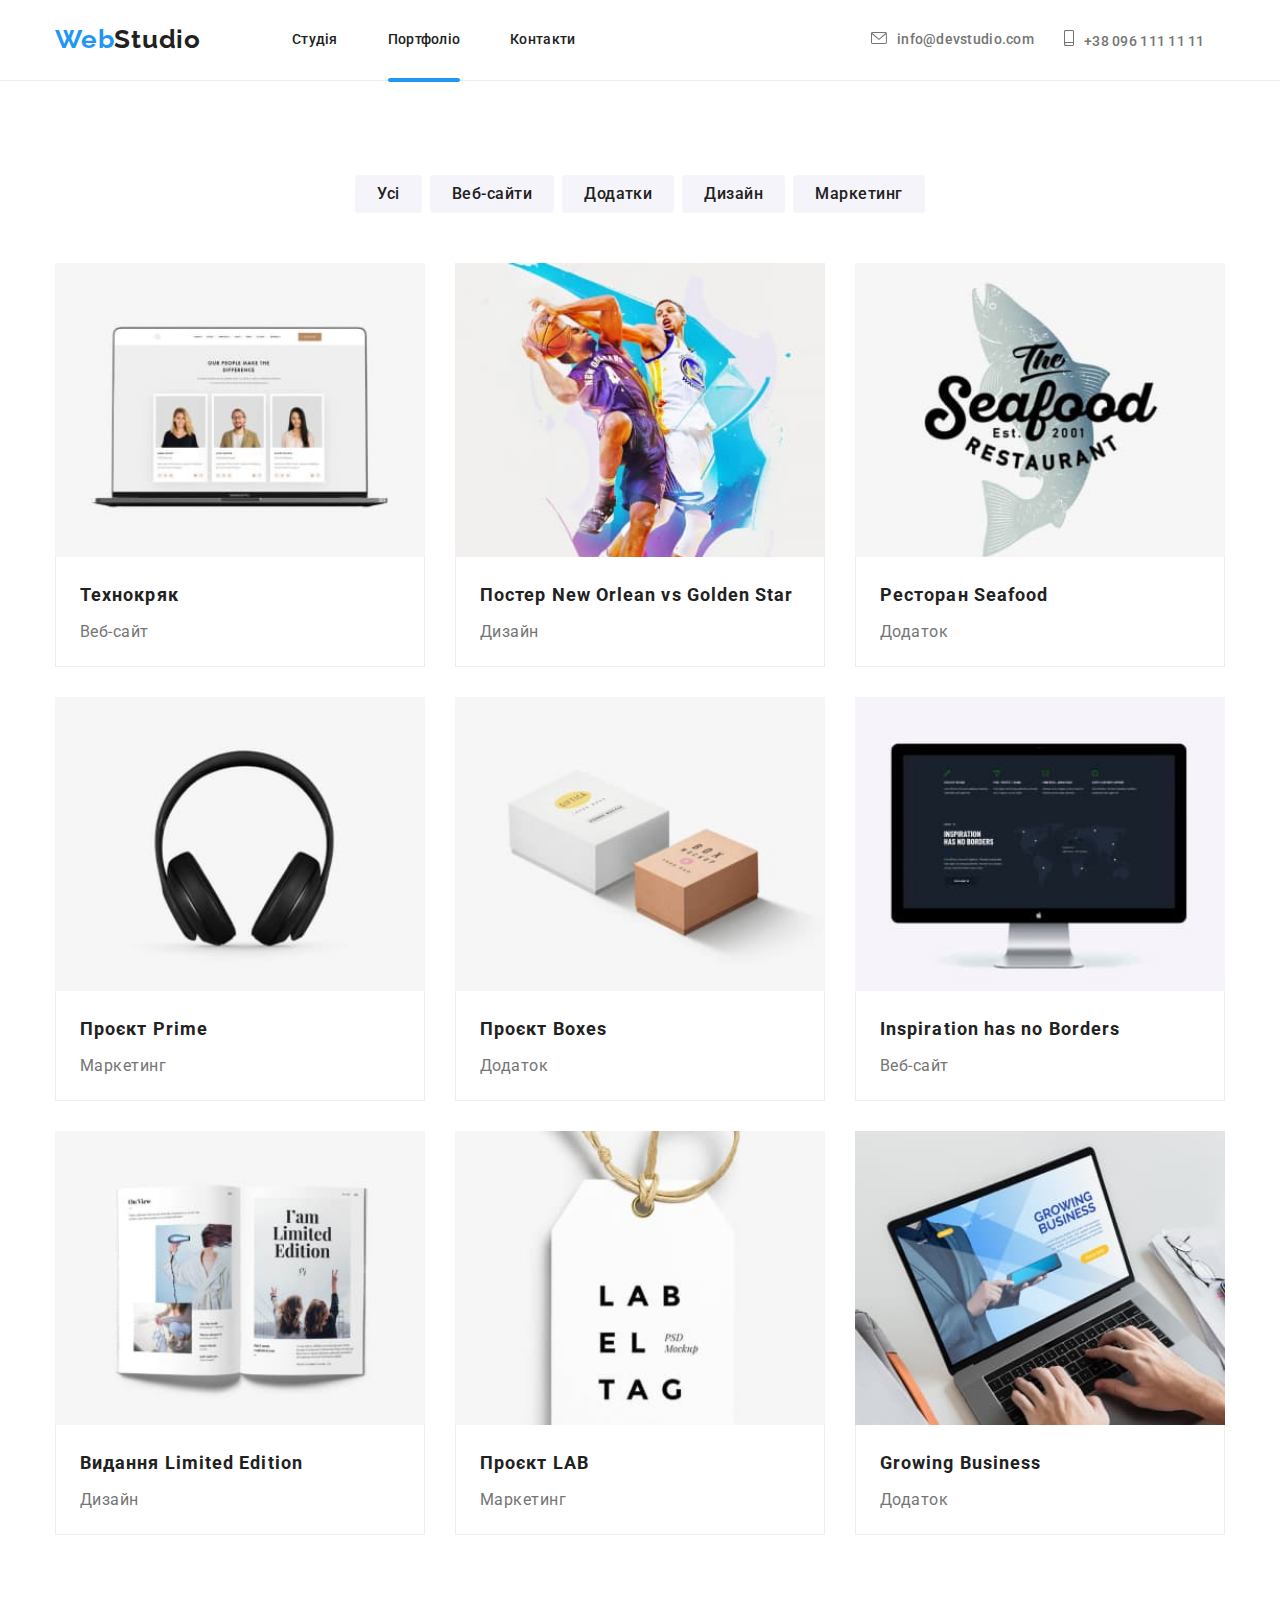
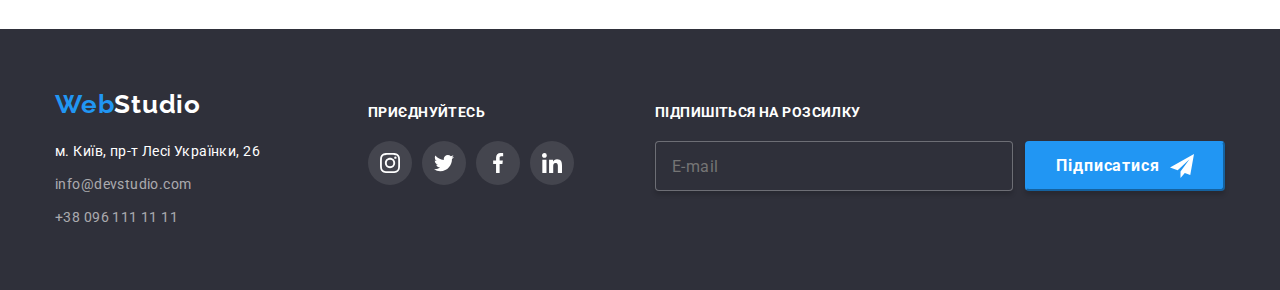
==== commit c3b2e512: "1" ====
--- a/portfolio.html
+++ b/portfolio.html
@@ -156,7 +156,7 @@
                         src="./images/phone-img1.jpg"
                         alt="екран комп'ютера з трьома представниками компанії та основними відомостями про них"
                         width="450"
-                        class="photo"
+                        class="card__photo"
                     /></picture>
                     <div class="card__overlay">
                       <p class="card__text">
@@ -193,7 +193,7 @@
                         src="./images/phone-img2.jpg"
                         alt="зображення двох баскетболістів у стрибку в боротьбі за м'яч"
                         width="450"
-                        class="photo"
+                        class="card__photo"
                     /></picture>
                     <div class="card__overlay">
                       <p class="card__text">
@@ -230,7 +230,7 @@
                         src="./images/phone-img3.jpg"
                         alt="сіра риба як логотип ресторану з назвою ресторану на ній"
                         width="450"
-                        class="photo"
+                        class="card__photo"
                     /></picture>
                     <div class="card__overlay">
                       <p class="card__text">
@@ -267,7 +267,7 @@
                         src="./images/phone-img4.jpg"
                         alt="великі навушники чорного кольору"
                         width="450"
-                        class="photo"
+                        class="card__photo"
                     /></picture>
                     <div class="card__overlay">
                       <p class="card__text">
@@ -304,7 +304,7 @@
                         src="./images/phone-img5.jpg"
                         alt="біла і коричнева коробки лежать поруч"
                         width="450"
-                        class="photo"
+                        class="card__photo"
                     /></picture>
                     <div class="card__overlay">
                       <p class="card__text">
@@ -341,7 +341,7 @@
                         src="./images/phone-img6.jpg"
                         alt="комп'ютер з сторінкою сайту на екрані"
                         width="450"
-                        class="photo"
+                        class="card__photo"
                     /></picture>
                     <div class="card__overlay">
                       <p class="card__text">
@@ -378,7 +378,7 @@
                         src="./images/phone-img7.jpg"
                         alt="розворот журналу з зображеннями-прикладами дизайну"
                         width="450"
-                        class="photo"
+                        class="card__photo"
                     /></picture>
                     <div class="card__overlay">
                       <p class="card__text">
@@ -415,7 +415,7 @@
                         src="./images/phone-img8.jpg"
                         alt="ярлик з логотипом компанії"
                         width="450"
-                        class="photo"
+                        class="card__photo"
                     /></picture>
                     <div class="card__overlay">
                       <p class="card__text">
@@ -452,7 +452,7 @@
                         src="./images/phone-img9.jpg"
                         alt="руки на клавіатурі і сторінка з сійту компанії на екрані"
                         width="450"
-                        class="photo"
+                        class="card__photo"
                     /></picture>
                     <div class="card__overlay">
                       <p class="card__text">
--- a/css/main.min.css
+++ b/css/main.min.css
@@ -1 +1 @@
-*,*::before,*::after{-webkit-box-sizing:border-box;box-sizing:border-box}:root{--primary-text-color: #212121;--background-color: #F5F5F5;--aditional-color: #ffffff;--accent-text-color: #757575;--button-active-color: #2196F3;--transition-timing-function: 250ms cubic-bezier(0.4, 0, 0.2, 1);--bp-mobail: 480px;--bp-tablet: 768px;--bp-desktop: 1200px}body{font-family:“Roboto”,sans-serif;font-style:normal;font-weight:400;color:var(--primary-text-color)}h1,h2,h3,h4,p,ul{margin:0}ul{-webkit-padding-start:0;padding-inline-start:0}.visually-hidden{position:absolute;white-space:nowrap;width:1px;height:1px;overflow:hidden;border:0;padding:0;clip:rect(0);-webkit-clip-path:inset(50%);clip-path:inset(50%);margin:-1px}.container{padding-left:15px;padding-right:15px}@media screen and (min-width: 480px){.container{width:480px;margin:0 auto}}@media screen and (min-width: 768px){.container{width:768px}}@media screen and (min-width: 1200px){.container{width:1200px}}/*! modern-normalize v1.1.0 | MIT License | https://github.com/sindresorhus/modern-normalize */*,::before,::after{-webkit-box-sizing:border-box;box-sizing:border-box}html{line-height:1.15;-webkit-text-size-adjust:100%;-moz-tab-size:4;-o-tab-size:4;tab-size:4}body{margin:0;font-family:system-ui,-apple-system,"Segoe UI",Roboto,Helvetica,Arial,sans-serif,"Apple Color Emoji","Segoe UI Emoji"}hr{height:0;color:inherit}abbr[title]{-webkit-text-decoration:underline dotted;text-decoration:underline dotted}b,strong{font-weight:bolder}code,kbd,samp,pre{font-family:ui-monospace,SFMono-Regular,Consolas,"Liberation Mono",Menlo,monospace;font-size:1em}small{font-size:80%}sub,sup{font-size:75%;line-height:0;position:relative;vertical-align:baseline}sub{bottom:-0.25em}sup{top:-0.5em}table{text-indent:0;border-color:inherit}button,input,optgroup,select,textarea{font-family:inherit;font-size:100%;line-height:1.15;margin:0}button,select{text-transform:none}button,[type=button],[type=reset],[type=submit]{-webkit-appearance:button}::-moz-focus-inner{border-style:none;padding:0}:-moz-focusring{outline:1px dotted ButtonText}:-moz-ui-invalid{box-shadow:none}legend{padding:0}progress{vertical-align:baseline}::-webkit-inner-spin-button,::-webkit-outer-spin-button{height:auto}[type=search]{-webkit-appearance:textfield;outline-offset:-2px}::-webkit-search-decoration{-webkit-appearance:none}::-webkit-file-upload-button{-webkit-appearance:button;font:inherit}summary{display:list-item}.section-hero{width:100%;background-color:#c4c4c4;background-image:-webkit-gradient(linear, left top, right top, from(rgba(47, 48, 58, 0.4)), to(rgba(47, 48, 58, 0.4))),url(../images/phone-bg.jpg);background-image:linear-gradient(to right, rgba(47, 48, 58, 0.4), rgba(47, 48, 58, 0.4)),url(../images/phone-bg.jpg);background-repeat:no-repeat;background-position:center;background-size:cover}@media(min-width: 768px){.section-hero{background-image:-webkit-gradient(linear, left top, right top, from(rgba(47, 48, 58, 0.4)), to(rgba(47, 48, 58, 0.4))),url(../images/tablet-bg.jpg);background-image:linear-gradient(to right, rgba(47, 48, 58, 0.4), rgba(47, 48, 58, 0.4)),url(../images/tablet-bg.jpg)}}@media(min-width: 1200px){.section-hero{background-image:-webkit-gradient(linear, left top, right top, from(rgba(47, 48, 58, 0.4)), to(rgba(47, 48, 58, 0.4))),url(../images/dt-bg.jpg);background-image:linear-gradient(to right, rgba(47, 48, 58, 0.4), rgba(47, 48, 58, 0.4)),url(../images/dt-bg.jpg)}}@media(min-device-pixel-ratio: 2),(-webkit-min-device-pixel-ratio: 2),(min-resolution: 192dpi),(min-resolution: 2dppx){.section-hero{background-image:-webkit-gradient(linear, left top, right top, from(rgba(47, 48, 58, 0.4)), to(rgba(47, 48, 58, 0.4))),url(../images/phone-bg@2x.jpg);background-image:linear-gradient(to right, rgba(47, 48, 58, 0.4), rgba(47, 48, 58, 0.4)),url(../images/phone-bg@2x.jpg)}}@media(min-device-pixel-ratio: 2)and (min-width: 768px),(-webkit-min-device-pixel-ratio: 2)and (min-width: 768px),(min-resolution: 192dpi)and (min-width: 768px),(min-resolution: 2dppx)and (min-width: 768px){.section-hero{background-image:-webkit-gradient(linear, left top, right top, from(rgba(47, 48, 58, 0.4)), to(rgba(47, 48, 58, 0.4))),url(../images/tablet-bg@2x.jpg);background-image:linear-gradient(to right, rgba(47, 48, 58, 0.4), rgba(47, 48, 58, 0.4)),url(../images/tablet-bg@2x.jpg)}}@media(min-device-pixel-ratio: 2)and (min-width: 1200px),(-webkit-min-device-pixel-ratio: 2)and (min-width: 1200px),(min-resolution: 192dpi)and (min-width: 1200px),(min-resolution: 2dppx)and (min-width: 1200px){.section-hero{background-image:-webkit-gradient(linear, left top, right top, from(rgba(47, 48, 58, 0.4)), to(rgba(47, 48, 58, 0.4))),url(../images/dt-bg@2x.jpg);background-image:linear-gradient(to right, rgba(47, 48, 58, 0.4), rgba(47, 48, 58, 0.4)),url(../images/dt-bg@2x.jpg)}}.container-hero{display:-webkit-box;display:-ms-flexbox;display:flex;-webkit-box-orient:vertical;-webkit-box-direction:normal;-ms-flex-direction:column;flex-direction:column;height:400px;padding-left:15px;padding-right:15px;padding-top:118px;padding-bottom:118px;-webkit-box-align:center;-ms-flex-align:center;align-items:center}@media screen and (min-width: 480px){.container-hero{width:480px;margin:0 auto}}@media screen and (min-width: 768px){.container-hero{width:768px}}@media(min-width: 1200px){.container-hero{height:600px;width:1200px;padding-top:200px;padding-bottom:200px}}.section-hero__title{display:block;text-align:center;margin:0 auto 30px auto;font-family:Roboto;font-weight:900;font-size:26px;line-height:1.62;letter-spacing:.06em;text-transform:uppercase;color:var(--aditional-color)}@media screen and (min-width: 480px){.section-hero__title{width:360px;height:84px}}@media(min-width: 1200px){.section-hero__title{width:696px;height:120px;font-size:44px;line-height:1.36}}.main-button{min-width:200px;height:50px;padding:10px 24px;font-family:Roboto;font-style:normal;font-weight:700;font-size:16px;line-height:1.88;letter-spacing:.06em;color:var(--aditional-color);background:#2196f3;-webkit-box-shadow:0px 4px 4px rgba(0,0,0,.15);box-shadow:0px 4px 4px rgba(0,0,0,.15);border:0;border-radius:4px;cursor:pointer;-webkit-transition:background-color var(--transition-timing-function),color var(--transition-timing-function),-webkit-box-shadow var(--transition-timing-function);transition:background-color var(--transition-timing-function),color var(--transition-timing-function),-webkit-box-shadow var(--transition-timing-function);transition:background-color var(--transition-timing-function),color var(--transition-timing-function),box-shadow var(--transition-timing-function);transition:background-color var(--transition-timing-function),color var(--transition-timing-function),box-shadow var(--transition-timing-function),-webkit-box-shadow var(--transition-timing-function)}@media(--bp-desktop){.main-button{min-width:216px;padding:10px 32px}}.hero-button{margin:0 auto}.hero-button:hover,.hero-button:active,.hero-button:focus{background:#188ce8;-webkit-box-shadow:0px 4px 4px rgba(0,0,0,.15);box-shadow:0px 4px 4px rgba(0,0,0,.15);color:var(--aditional-color)}.page-header{width:480px;width:100%;border-bottom:1px solid #ececec}.main-nav{display:-webkit-box;display:-ms-flexbox;display:flex;-webkit-box-pack:justify;-ms-flex-pack:justify;justify-content:space-between;-webkit-box-align:center;-ms-flex-align:center;align-items:center}.logo{display:-webkit-box;display:-ms-flexbox;display:flex;width:134px;font-family:Raleway;font-style:normal;font-weight:700;font-size:24px;line-height:1.17;letter-spacing:.03em;color:var(--button-active-color);text-decoration:none}@media(min-width: 1200px){.logo{width:145px;font-size:26px;line-height:1.19}}.page-header__logo{padding-top:16px;padding-bottom:16px}@media(min-width: 768px){.page-header__logo{margin-right:87px;padding-top:26px;padding-bottom:26px}}@media(min-width: 1200px){.page-header__logo{margin-right:92px;padding-top:24px;padding-bottom:25px}}.logo__text{color:var(--primary-text-color)}.page-header__burger-button{padding:0;width:40px;height:40px;display:-webkit-box;display:-ms-flexbox;display:flex;-webkit-box-pack:center;-ms-flex-pack:center;justify-content:center;-webkit-box-align:center;-ms-flex-align:center;align-items:center;background-color:var(--aditional-color);border:0}@media(min-width: 768px){.page-header__burger-button{display:none}}.site-nav{display:none}@media(min-width: 768px){.site-nav{display:-webkit-box;display:-ms-flexbox;display:flex;-webkit-box-align:center;-ms-flex-align:center;align-items:center;width:283px;padding-left:0;margin-left:0;margin-right:auto;list-style:none}}@media(min-width: 768px){.site-nav__item{display:-webkit-box;display:-ms-flexbox;display:flex;display:block;position:relative}.site-nav__item:not(:last-child){margin-right:50px}}.site-nav__link{display:none}@media(min-width: 768px){.site-nav__link{display:-webkit-box;display:-ms-flexbox;display:flex;font-family:Roboto;font-weight:500;font-size:14px;line-height:1.14;letter-spacing:.02em;color:var(--primary-text-color);text-decoration:none;padding-top:32px;padding-bottom:32px;-webkit-transition:color var(--transition-timing-function);transition:color var(--transition-timing-function)}.site-nav__link:hover,.site-nav__link:focus,.site-nav__link:active{color:var(--button-active-color)}}@media(min-width: 768px){.site-nav__link--current::after{display:block;content:"";width:100%;height:4px;position:absolute;left:0;bottom:-2px;background-color:var(--button-active-color);border-radius:2px}}.site-auth{display:none}@media(min-width: 768px){.site-auth{display:-webkit-box;display:-ms-flexbox;display:flex;-webkit-box-orient:vertical;-webkit-box-direction:normal;-ms-flex-direction:column;flex-direction:column;gap:10px;padding-top:21px;padding-bottom:21px}}@media(min-width: 1200px){.site-auth{-webkit-box-orient:horizontal;-webkit-box-direction:normal;-ms-flex-direction:row;flex-direction:row;gap:30px}}.site-auth__link{color:var(--accent-text-color);font-family:Roboto;font-size:12px;line-height:1.17;font-weight:500;letter-spacing:.02em;text-decoration:none;-webkit-transition:color var(--transition-timing-function);transition:color var(--transition-timing-function)}.site-auth__link:hover,.site-auth__link:focus{color:var(--button-active-color)}@media(min-width: 1200px){.site-auth__link{font-size:14px;line-height:1.14}}.site-auth__icon{fill:currentColor;margin-right:8px}@media(min-width: 1200px){.site-auth__icon{margin-right:10px}}.site-auth__item{list-style:none}@media(min-width: 1200px){.site-auth__item{min-width:161px}}.backdrop{position:fixed;top:0;left:0;z-index:1;width:100%;height:100%;background-color:rgba(0,0,0,.2);-webkit-transition:opacity var(--transition-timing-function),visibility var(--transition-timing-function);transition:opacity var(--transition-timing-function),visibility var(--transition-timing-function)}.is-hidden{visibility:hidden;opacity:0;pointer-events:none}.backdrop .is-hidden .modal{-webkit-transform:translate(-50%, -50%);transform:translate(-50%, -50%)}.modal{position:absolute;top:50%;left:50%;-webkit-transform:translate(-50%, -50%);transform:translate(-50%, -50%);width:450px;height:609px;height:100%;padding:40px;border-radius:4px;-webkit-box-shadow:0px 1px 3px rgba(0,0,0,.12),0px 1px 1px rgba(0,0,0,.14),0px 2px 1px rgba(0,0,0,.2);box-shadow:0px 1px 3px rgba(0,0,0,.12),0px 1px 1px rgba(0,0,0,.14),0px 2px 1px rgba(0,0,0,.2);background-color:var(--aditional-color);-webkit-transition:-webkit-transform var(--transition-timing-function),-webkit-box-shadow var(--transition-timing-function);transition:-webkit-transform var(--transition-timing-function),-webkit-box-shadow var(--transition-timing-function);transition:transform var(--transition-timing-function),box-shadow var(--transition-timing-function);transition:transform var(--transition-timing-function),box-shadow var(--transition-timing-function),-webkit-transform var(--transition-timing-function),-webkit-box-shadow var(--transition-timing-function)}@media(min-width: 1200px){.modal{width:528px;max-height:581px}}.button-close{position:absolute;display:-webkit-box;display:-ms-flexbox;display:flex;-webkit-box-pack:center;-ms-flex-pack:center;justify-content:center;-webkit-box-align:center;-ms-flex-align:center;align-items:center;right:8px;top:8px;width:30px;height:30px;padding:0;background:none;border:1px solid rgba(0,0,0,.1);border-radius:50%;color:#000;cursor:pointer;-webkit-transition:color var(--transition-timing-function);transition:color var(--transition-timing-function)}.button-close:focus,.button-close:hover{color:var(--button-active-color)}.x-icon{fill:currentColor}.order-form{position:relative}.order-form__title{font-family:Roboto;margin-bottom:12px;font-style:normal;font-weight:700;font-size:20px;line-height:1.15;text-align:center;letter-spacing:.03em;color:var(--primary-text-color)}.order-form__inputs{position:relative}.order-form__inputs:focus-within{fill:var(--button-active-color)}.order-form__label{display:block;margin-bottom:4px;font-family:Roboto;font-size:12px;line-height:1.17;letter-spacing:.01em;color:var(--accent-text-color)}.order-form__input{width:100%;height:40px;padding:11px 12px 11px 35px;margin-bottom:10px;border:1px solid rgba(33,33,33,.2);border-radius:4px;outline:none;-webkit-transition:border-color var(--transition-timing-function),color var(--transition-timing-function);transition:border-color var(--transition-timing-function),color var(--transition-timing-function)}.order-form__input:focus,.order-form__input:active{border-color:var(--button-active-color);color:var(--button-active-color);cursor:pointer}.order-form__icon{position:absolute;top:40%;left:12px;-webkit-transform:translateY(-50%);transform:translateY(-50%)}.order-form__textarea{width:370px;height:120px;padding:12px 16px;margin-bottom:20px;font-family:Roboto;font-weight:400;font-size:12px;line-height:1.17;letter-spacing:.01em;color:rgba(117,117,117,.5);border:1px solid rgba(33,33,33,.2);border-radius:4px;outline:none;resize:none;-webkit-transition:border-color var(--transition-timing-function);transition:border-color var(--transition-timing-function)}@media(min-width: 1200px){.order-form__textarea{width:448px}}.order-form__textarea:active,.order-form__textarea:focus{border-color:var(--button-active-color);cursor:pointer}.checkbox{position:relative}.checkbox__input{appearance:none;-webkit-appearance:none;-moz-appearance:none}.checkbox__input:checked+.checkbox__icon--checked{background-color:var(--button-active-color);border:0;cursor:pointer}.checkbox__label{display:block;padding-left:28px;font-family:Roboto;font-weight:400;font-size:12px;line-height:1.17;letter-spacing:.03em;color:var(--accent-text-color);margin-bottom:30px}@media(min-width: 1200px){.checkbox__label{font-size:14px;line-height:1.71}}.checkbox__icon--checked{position:absolute;fill:var(--aditional-color);border:none;left:5px;top:3px;border:2px solid var(--primary-text-color);border-radius:2px;-webkit-transition:background-color var(--transition-timing-function);transition:background-color var(--transition-timing-function)}.checkbox__text{color:var(--button-active-color)}.order-form__button{display:-webkit-box;display:-ms-flexbox;display:flex;-webkit-box-pack:center;-ms-flex-pack:center;justify-content:center;-webkit-box-align:center;-ms-flex-align:center;align-items:center;padding:10px 52px;margin:0 auto;margin-bottom:40px;width:200px;height:50px;font-family:Roboto;font-weight:700;font-size:16px;line-height:1.88;letter-spacing:.06em;color:var(--aditional-color);background-color:var(--button-active-color);border-radius:4px;border-color:var(--button-active-color);-webkit-transition:background-color var(--transition-timing-function),-webkit-box-shadow var(--transition-timing-function);transition:background-color var(--transition-timing-function),-webkit-box-shadow var(--transition-timing-function);transition:background-color var(--transition-timing-function),box-shadow var(--transition-timing-function);transition:background-color var(--transition-timing-function),box-shadow var(--transition-timing-function),-webkit-box-shadow var(--transition-timing-function)}.order-form__button:focus,.order-form__button:hover,.order-form__button:active{background-color:#188ce8;-webkit-box-shadow:0px 4px 4px rgba(0,0,0,.15);box-shadow:0px 4px 4px rgba(0,0,0,.15)}.logo{display:-webkit-box;display:-ms-flexbox;display:flex;width:134px;font-family:Raleway;font-style:normal;font-weight:700;font-size:24px;line-height:1.17;letter-spacing:.03em;color:var(--button-active-color);text-decoration:none}@media(min-width: 1200px){.logo{width:145px;font-size:26px;line-height:1.19}}.mobile-menu{width:100%;height:100vh;display:none;position:fixed;top:0;left:0;-webkit-transform:translateX(100%);transform:translateX(100%);background-color:var(--aditional-color);padding:48px 40px;z-index:1;-webkit-transition:-webkit-transform var(--transition-timing-function);transition:-webkit-transform var(--transition-timing-function);transition:transform var(--transition-timing-function);transition:transform var(--transition-timing-function), -webkit-transform var(--transition-timing-function)}.mobile-menu.is-open{-webkit-transform:translateX(0);transform:translateX(0);display:-webkit-box;display:-ms-flexbox;display:flex}.mobile-menu .mobile-container{display:-webkit-box;display:-ms-flexbox;display:flex;-webkit-box-orient:vertical;-webkit-box-direction:normal;-ms-flex-direction:column;flex-direction:column;height:100%;-webkit-box-pack:justify;-ms-flex-pack:justify;justify-content:space-between}.mobile-menu__close-button{position:absolute;top:10px;right:15px;border:0;background-color:var(--aditional-color);fill:var(--primary-text-color)}.mobile-menu__close-button:hover,.mobile-menu__close-button:focus{fill:var(--button-active-color)}.mobile-nav{display:-webkit-box;display:-ms-flexbox;display:flex;list-style:none;gap:32px;-webkit-box-orient:vertical;-webkit-box-direction:normal;-ms-flex-direction:column;flex-direction:column}.mobile-nav__link{display:block;font-family:"Roboto";font-style:normal;font-weight:500;font-size:40px;line-height:1.18;letter-spacing:.02em;text-decoration:none;color:var(--primary-text-color)}.mobile-nav__link:focus,.mobile-nav__link:hover{color:var(--button-active-color)}.mobile-auth{list-style:none}.mobile-auth__link{display:block;margin-bottom:32px;font-family:"Roboto";font-style:normal;font-weight:500;font-size:34px;line-height:1.18;letter-spacing:.02em;color:var(--button-active-color);text-decoration:none}.mobile-auth__email{display:block;margin-bottom:64px;font-size:24px;line-height:1.17;letter-spacing:.02em;color:var(--accent-text-color);text-decoration:none}.mobile-net{list-style:none;display:-webkit-box;display:-ms-flexbox;display:flex;gap:20px}.mobile-net__link{display:block;position:relative;font-family:"Roboto";font-style:normal;font-weight:500;font-size:18px;line-height:1.22;letter-spacing:.02em;color:#2196f3;text-decoration:none}.mobile-net__item:not(:last-child){border-right:1px solid rgba(33,33,33,.2);padding-right:10px}.section-features{width:100%;padding-top:60px;padding-bottom:60px}@media(min-width: 1200px){.section-features{padding-top:94px;padding-bottom:94px}}.features{display:-webkit-box;display:-ms-flexbox;display:flex;-ms-flex-wrap:wrap;flex-wrap:wrap;gap:30px}@media(min-width: 768px){.features{-ms-flex-preferred-size:calc((100% - 30px)/2);flex-basis:calc((100% - 30px)/2)}}@media(min-width: 1200px){.features{-webkit-box-orient:horizontal;-webkit-box-direction:normal;-ms-flex-direction:row;flex-direction:row;-ms-flex-wrap:nowrap;flex-wrap:nowrap}}.features__list{display:-webkit-box;display:-ms-flexbox;display:flex;-webkit-box-orient:vertical;-webkit-box-direction:normal;-ms-flex-direction:column;flex-direction:column;list-style:none}@media(min-width: 480px){.features__list{width:450px}}@media(min-width: 768px){.features__list{width:354px;-ms-flex-preferred-size:calc((100% - 30px)/2);flex-basis:calc((100% - 30px)/2)}}@media(min-width: 1200px){.features__list{width:270px}}.features__item{display:-webkit-box;display:-ms-flexbox;display:flex;height:120px;background-color:#f5f4fa;-webkit-box-pack:center;-ms-flex-pack:center;justify-content:center;-webkit-box-align:center;-ms-flex-align:center;align-items:center;border-radius:4px}@media screen and (min-width: 480px){.features__item{width:450px}}@media(min-width: 768px){.features__item{width:354px;height:120px}}@media(min-width: 1200px){.features__item{width:270px;height:120px}}.features__icon{fill:currentColor;width:70px;height:70px}.features__subtitle{text-align:center;margin-bottom:10px;margin-top:30px;font-family:Roboto;font-weight:700;font-size:14px;line-height:1.14;letter-spacing:.03em;text-transform:uppercase}@media(min-width: 768px){.features__subtitle{text-align:start}}.features__text{font-family:Roboto;font-size:14px;line-height:2;letter-spacing:.03em;color:var(--accent-text-color)}.section-activities{display:none}@media(min-width: 1200px){.section-activities{display:-webkit-box;display:-ms-flexbox;display:flex;-webkit-box-pack:center;-ms-flex-pack:center;justify-content:center;padding-bottom:94px;width:100%}}.activities{display:-webkit-box;display:-ms-flexbox;display:flex;padding:0}.activities__title{text-align:center;margin-left:auto;margin-right:auto;font-family:Roboto;font-style:normal;font-weight:700;font-size:36px;line-height:1.17;letter-spacing:.03em;color:var(--primary-text-color);margin-bottom:50px}.activities__item{display:-webkit-box;display:-ms-flexbox;display:flex;position:relative;min-width:370px;list-style:none}.activities__item:not(:last-child){margin-right:30px}.activities__thumb{position:absolute;display:-webkit-box;display:-ms-flexbox;display:flex;-webkit-box-pack:center;-ms-flex-pack:center;justify-content:center;-webkit-box-align:center;-ms-flex-align:center;align-items:center;width:100%;height:70px;bottom:0;background-color:#2f303a;opacity:.8}.activities__subtitle{font-family:Roboto;font-weight:700;font-size:14px;line-height:1.14;text-align:center;letter-spacing:.03em;text-transform:uppercase;color:var(--aditional-color)}.activities__photo{display:block;max-width:100%;height:auto;margin:0}.section-staff{width:100%;background-color:#f5f4fa;padding-top:60px;padding-bottom:60px}@media(min-width: 1200px){.section-staff{padding-top:94px;padding-bottom:94px}}.staff__title{display:block;display:-webkit-box;display:-ms-flexbox;display:flex;-webkit-box-pack:center;-ms-flex-pack:center;justify-content:center;font-family:Roboto;font-weight:700;font-size:33px;line-height:1.18;letter-spacing:.03em;color:var(--primary-text-color);margin-bottom:30px}@media(min-width: 1200px){.staff__title{margin-bottom:50px;font-size:36px;line-height:1.17}}.staff__list{display:-webkit-box;display:-ms-flexbox;display:flex;-ms-flex-wrap:wrap;flex-wrap:wrap;gap:30px;list-style:none}@media(min-width: 768px){.staff__list{-ms-flex-preferred-size:calc((100% - 30px)/2);flex-basis:calc((100% - 30px)/2)}}@media(min-width: 1200px){.staff__list{-webkit-box-orient:horizontal;-webkit-box-direction:normal;-ms-flex-direction:row;flex-direction:row;-ms-flex-wrap:nowrap;flex-wrap:nowrap}}.card-staff{display:-webkit-box;display:-ms-flexbox;display:flex;width:100%;-webkit-box-pack:center;-ms-flex-pack:center;justify-content:center;-ms-flex-wrap:wrap;flex-wrap:wrap;background:var(--aditional-color);-webkit-box-shadow:0px 1px 3px rgba(0,0,0,.12),0px 1px 1px rgba(0,0,0,.14),0px 2px 1px rgba(0,0,0,.2);box-shadow:0px 1px 3px rgba(0,0,0,.12),0px 1px 1px rgba(0,0,0,.14),0px 2px 1px rgba(0,0,0,.2);border-radius:0px 0px 4px 4px}@media(min-width: 480px){.card-staff{width:450px}}@media(min-width: 768px){.card-staff{width:354px}}@media(min-width: 1200px){.card-staff{width:270px}}.card-staff__photo{display:block;width:100%}@media(min-width: 480px){.card-staff__photo{width:450px}}@media(min-width: 768px){.card-staff__photo{width:354px}}@media(min-width: 1200px){.card-staff__photo{width:270px}}.card-staff__text{padding-top:30px}.card-staff__name{font-family:Roboto;font-weight:500;font-size:16px;line-height:1.19;text-align:center;letter-spacing:.03em;color:var(--primary-text-color);margin-bottom:10px}.card-staff__position{font-family:Roboto;font-weight:400;font-size:16px;line-height:1.19;text-align:center;letter-spacing:.03em;color:var(--accent-text-color)}.card-net{display:-webkit-box;display:-ms-flexbox;display:flex;gap:10px;-webkit-box-pack:center;-ms-flex-pack:center;justify-content:center;list-style:none;-webkit-box-orient:horizontal;-webkit-box-direction:normal;-ms-flex-direction:row;flex-direction:row;padding-top:16px;padding-bottom:24px}@media(min-width: 768px){.card-net{padding:16px 74px 24px 74px}}@media(min-width: 1200px){.card-net{padding:16px 32px 30px 32px}}.card-net__link{display:-webkit-box;display:-ms-flexbox;display:flex;-webkit-box-align:center;-ms-flex-align:center;align-items:center;-webkit-box-pack:center;-ms-flex-pack:center;justify-content:center;width:44px;height:44px;border-radius:50%;-webkit-transition:background-color var(--transition-timing-function),color var(--transition-timing-function),fill var(--transition-timing-function);transition:background-color var(--transition-timing-function),color var(--transition-timing-function),fill var(--transition-timing-function);background-color:var(--aditional-color);color:#afb1b8}.card-net__link:hover,.card-net__link:focus{background-color:var(--button-active-color);color:var(--aditional-color)}.card-net__link .card-net__icon{fill:currentColor}.section-clients{width:100%;padding-top:60px;padding-bottom:60px}@media(min-width: 1200px){.section-clients{padding-top:94px;padding-bottom:94px}}.clients__title{display:block;display:-webkit-box;display:-ms-flexbox;display:flex;-webkit-box-pack:center;-ms-flex-pack:center;justify-content:center;font-family:Roboto;font-weight:700;font-size:28px;line-height:1.18;letter-spacing:.03em;color:var(--primary-text-color);margin-bottom:30px}@media(min-width: 1200px){.clients__title{font-size:36px;line-height:1.17;margin-bottom:50px}}.clients{display:-webkit-box;display:-ms-flexbox;display:flex}@media(min-width: 768px){.clients{-ms-flex-preferred-size:calc((100% - 60px)/3);flex-basis:calc((100% - 60px)/3)}}@media(min-width: 1200px){.clients{-webkit-box-orient:horizontal;-webkit-box-direction:normal;-ms-flex-direction:row;flex-direction:row;-ms-flex-wrap:nowrap;flex-wrap:nowrap}}.clients__list{display:-webkit-box;display:-ms-flexbox;display:flex;list-style:none;-ms-flex-wrap:wrap;flex-wrap:wrap;gap:30px;-webkit-box-pack:center;-ms-flex-pack:center;justify-content:center}.clients__item{width:210px}@media(min-width: 768px){.clients__item{width:226px}}@media(min-width: 1200px){.clients__item{width:170px}}.clients__link{display:block;display:-webkit-box;display:-ms-flexbox;display:flex;width:210px;height:92px;-webkit-box-pack:center;-ms-flex-pack:center;justify-content:center;-webkit-box-align:center;-ms-flex-align:center;align-items:center;outline:1px solid #afb1b8;border-radius:4%;background-color:var(--aditional-color);color:#afb1b8;-webkit-transition:color var(--transition-timing-function),outline var(--transition-timing-function),fill var(--transition-timing-function);transition:color var(--transition-timing-function),outline var(--transition-timing-function),fill var(--transition-timing-function)}@media(min-width: 768px){.clients__link{width:226px}}@media(min-width: 1200px){.clients__link{width:170px}}.clients__link:hover,.clients__link:focus{outline:1px solid var(--button-active-color);color:var(--button-active-color)}.clients__icon{fill:currentColor;display:-webkit-box;display:-ms-flexbox;display:flex;-webkit-box-align:center;-ms-flex-align:center;align-items:center;-webkit-box-pack:center;-ms-flex-pack:center;justify-content:center;width:106px;height:60px}.footer{width:100%;background-color:#2f303a;display:-webkit-box;display:-ms-flexbox;display:flex;-webkit-box-pack:center;-ms-flex-pack:center;justify-content:center}.footer__list{margin:0 auto}@media(min-width: 768px){.footer__list{-webkit-box-orient:horizontal;-webkit-box-direction:normal;-ms-flex-direction:row;flex-direction:row;-ms-flex-wrap:wrap;flex-wrap:wrap}}@media(min-width: 1200px){.footer__list{display:-webkit-box;display:-ms-flexbox;display:flex;width:1170px;-webkit-box-pack:justify;-ms-flex-pack:justify;justify-content:space-between;-webkit-box-align:center;-ms-flex-align:center;align-items:center}}.footer__links{display:-webkit-box;display:-ms-flexbox;display:flex;width:231px;-webkit-box-orient:vertical;-webkit-box-direction:normal;-ms-flex-direction:column;flex-direction:column;padding:60px 0;margin:0 auto}@media(min-width: 768px){.footer__links{width:232px;display:-webkit-inline-box;display:-ms-inline-flexbox;display:inline-flex;margin-left:61px}}@media(min-width: 1200px){.footer__links{margin:0}}.logo{display:-webkit-box;display:-ms-flexbox;display:flex;-ms-flex-item-align:center;align-self:center;width:145px;font-family:Raleway;font-style:normal;font-weight:700;font-size:24px;line-height:1.17;letter-spacing:.03em;color:var(--button-active-color);text-decoration:none}@media(min-width: 1200px){.logo{font-size:26px;line-height:1.19;-ms-flex-item-align:start;align-self:flex-start}}.logo__text--inverse{color:var(--aditional-color)}.contact{margin-top:20px}.contact__list{padding-left:0;list-style:none}.contact__item:not(:last-child){margin-bottom:9px}.contact__link{display:-webkit-box;display:-ms-flexbox;display:flex;-webkit-box-pack:center;-ms-flex-pack:center;justify-content:center;font-family:Roboto;font-size:14px;font-style:normal;line-height:1.71;letter-spacing:.03em;color:rgba(255,255,255,.6);text-decoration:none;-webkit-transition:color var(--transition-timing-function);transition:color var(--transition-timing-function)}.contact__link:focus,.contact__link:hover{color:var(--button-active-color)}.contact__link--white{color:var(--aditional-color)}@media(min-width: 1200px){.contact__link{display:block}}.join-links{display:-webkit-box;display:-ms-flexbox;display:flex;-webkit-box-orient:vertical;-webkit-box-direction:normal;-ms-flex-direction:column;flex-direction:column;gap:20px;padding-bottom:60px;margin-left:auto}@media(min-width: 768px){.join-links{width:206px;display:-webkit-inline-box;display:-ms-inline-flexbox;display:inline-flex;margin-left:165px}}@media(min-width: 1200px){.join-links{padding:72px 0 100px 0;margin-left:0}}.join-links__subtitle{display:-webkit-box;display:-ms-flexbox;display:flex;margin:0 auto;font-family:Roboto;font-weight:700;font-size:14px;line-height:1.14;letter-spacing:.03em;text-transform:uppercase;color:var(--aditional-color)}@media(min-width: 1200px){.join-links__subtitle{margin-left:0}}.social-net{display:-webkit-box;display:-ms-flexbox;display:flex;gap:10px;-webkit-box-pack:center;-ms-flex-pack:center;justify-content:center;list-style:none;-webkit-box-orient:horizontal;-webkit-box-direction:normal;-ms-flex-direction:row;flex-direction:row;padding:0}.social-net__link{display:-webkit-box;display:-ms-flexbox;display:flex;-webkit-box-align:center;-ms-flex-align:center;align-items:center;-webkit-box-pack:center;-ms-flex-pack:center;justify-content:center;width:44px;height:44px;border-radius:50%;-webkit-transition:background-color var(--transition-timing-function),color var(--transition-timing-function),fill var(--transition-timing-function);transition:background-color var(--transition-timing-function),color var(--transition-timing-function),fill var(--transition-timing-function);background-color:rgba(255,255,255,.1);color:var(--aditional-color)}.social-net__link:hover,.social-net__link:focus{background-color:var(--button-active-color)}.social-net__link .social-net__icon{fill:currentColor}.signup{display:-webkit-box;display:-ms-flexbox;display:flex;-webkit-box-orient:vertical;-webkit-box-direction:normal;-ms-flex-direction:column;flex-direction:column;padding-bottom:60px}@media(min-width: 1200px){.signup{padding:72px 0 94px 0;margin-right:0}}.signup__title{margin:0 auto;margin-bottom:20px;font-family:Roboto;font-weight:700;font-size:14px;line-height:1.14;letter-spacing:.03em;text-transform:uppercase;color:var(--aditional-color)}@media(min-width: 1200px){.signup__title{margin-left:0;margin-right:0}}.signup__form{display:-webkit-box;display:-ms-flexbox;display:flex;-webkit-box-orient:vertical;-webkit-box-direction:normal;-ms-flex-direction:column;flex-direction:column;-ms-flex-wrap:wrap;flex-wrap:wrap;margin:0 auto}@media(min-width: 1200px){.signup__form{-webkit-box-orient:horizontal;-webkit-box-direction:normal;-ms-flex-direction:row;flex-direction:row;-ms-flex-wrap:nowrap;flex-wrap:nowrap;margin-left:0;-webkit-box-pack:end;-ms-flex-pack:end;justify-content:flex-end}}.email__input{display:-webkit-box;display:-ms-flexbox;display:flex;margin-bottom:20px;padding:15px 16px;-webkit-box-align:center;-ms-flex-align:center;align-items:center;font-family:Roboto;font-weight:400;font-size:16px;line-height:1.25;letter-spacing:.03em;outline:none;color:rgba(255,255,255,.6);background-color:#2f303a;border:1px solid rgba(255,255,255,.3);border-radius:4px;-webkit-box-shadow:0px 4px 4px rgba(0,0,0,.15);box-shadow:0px 4px 4px rgba(0,0,0,.15);-webkit-transition:border-color var(--transition-timing-function);transition:border-color var(--transition-timing-function)}@media(min-width: 480px){.email__input{width:450px;height:50px}}@media(min-width: 1200px){.email__input{width:358px;margin-bottom:0;margin-right:12px;margin-left:0}}.email__input:active,.email__input:focus{border-color:var(--button-active-color)}.signup__button{display:block;display:-webkit-box;display:-ms-flexbox;display:flex;margin:0 auto;-webkit-box-pack:center;-ms-flex-pack:center;justify-content:center;-webkit-box-align:center;-ms-flex-align:center;align-items:center;font-family:Roboto;padding:10px 28px;width:200px;height:50px;background-color:var(--button-active-color);-webkit-box-shadow:0px 4px 4px rgba(0,0,0,.15);box-shadow:0px 4px 4px rgba(0,0,0,.15);border-radius:4px;border-color:var(--button-active-color);font-weight:700;font-size:16px;line-height:1.88;letter-spacing:.06em;color:var(--aditional-color);cursor:pointer;-webkit-transition:background-color var(--transition-timing-function),color var(--transition-timing-function);transition:background-color var(--transition-timing-function),color var(--transition-timing-function)}.signup__button:hover,.signup__button:focus,.signup__button:active{background:#188ce8;color:var(--aditional-color)}.send__icon{margin-left:10px}.section-portfolio{width:100%;padding-top:60px;padding-bottom:60px}@media(min-width: 1200px){.section-portfolio{padding:94px 0}}.button__filter{padding:6px 22px;font-family:Roboto;font-weight:500;font-size:16px;line-height:1.63;letter-spacing:.03em;color:var(--primary-text-color);background-color:#f5f4fa;border-radius:4px;border-width:0;cursor:pointer;-webkit-transition:background-color var(--transition-timing-function),color var(--transition-timing-function),-webkit-box-shadow var(--transition-timing-function);transition:background-color var(--transition-timing-function),color var(--transition-timing-function),-webkit-box-shadow var(--transition-timing-function);transition:background-color var(--transition-timing-function),color var(--transition-timing-function),box-shadow var(--transition-timing-function);transition:background-color var(--transition-timing-function),color var(--transition-timing-function),box-shadow var(--transition-timing-function),-webkit-box-shadow var(--transition-timing-function)}.button__filter:hover,.button__filter:focus,.button__filter:active{color:var(--aditional-color);background-color:var(--button-active-color);-webkit-box-shadow:0px 3px 1px rgba(0,0,0,.1),0px 1px 2px rgba(0,0,0,.08),0px 2px 2px rgba(0,0,0,.12);box-shadow:0px 3px 1px rgba(0,0,0,.1),0px 1px 2px rgba(0,0,0,.08),0px 2px 2px rgba(0,0,0,.12)}.filters{display:-webkit-box;display:-ms-flexbox;display:flex;-webkit-box-pack:start;-ms-flex-pack:start;justify-content:flex-start;margin-bottom:40px;-ms-flex-wrap:wrap;flex-wrap:wrap}@media(min-width: 768px){.filters{-ms-flex-wrap:nowrap;flex-wrap:nowrap;margin-bottom:30px;-webkit-box-pack:center;-ms-flex-pack:center;justify-content:center;padding:0}}@media(min-width: 1200px){.filters{margin-bottom:50px}}.filters__item{list-style:none;margin-right:8px;margin-bottom:15px}@media(min-width: 768px){.filters__item{margin-bottom:0}}.filters__item:last-child{margin-right:0}.card__list{width:480px;display:-webkit-box;display:-ms-flexbox;display:flex;-ms-flex-wrap:wrap;flex-wrap:wrap;gap:30px;padding-left:0;-webkit-box-align:center;-ms-flex-align:center;align-items:center;margin:0 auto;list-style:none}@media(min-width: 768px){.card__list{width:768px}}@media(min-width: 1200px){.card__list{width:1170px}}.card__item{display:-webkit-box;display:-ms-flexbox;display:flex;width:100%;width:450px;background-color:var(--aditional-color);-webkit-transition:-webkit-box-shadow var(--transition-timing-function);transition:-webkit-box-shadow var(--transition-timing-function);transition:box-shadow var(--transition-timing-function);transition:box-shadow var(--transition-timing-function), -webkit-box-shadow var(--transition-timing-function)}.card__item:hover{-webkit-box-shadow:0px 1px 1px rgba(0,0,0,.12),0px 4px 4px rgba(0,0,0,.06),1px 4px 6px rgba(0,0,0,.16);box-shadow:0px 1px 1px rgba(0,0,0,.12),0px 4px 4px rgba(0,0,0,.06),1px 4px 6px rgba(0,0,0,.16)}@media(min-width: 768px){.card__item{width:354px;-ms-flex-preferred-size:calc((100% - 30px)/2);flex-basis:calc((100% - 30px)/2)}}@media(min-width: 1200px){.card__item{width:370px;-ms-flex-preferred-size:calc((100% - 60px)/3);flex-basis:calc((100% - 60px)/3)}}.card__image{display:-webkit-box;display:-ms-flexbox;display:flex}.card__overlay{position:absolute;top:0;left:0;background-color:rgba(33,150,243,.9);color:var(--aditional-color);width:100%;height:100%;-webkit-transform:translateY(100%);transform:translateY(100%);-webkit-transition:-webkit-transform var(--transition-timing-function);transition:-webkit-transform var(--transition-timing-function);transition:transform var(--transition-timing-function);transition:transform var(--transition-timing-function), -webkit-transform var(--transition-timing-function)}.card__text{display:block;font-family:Roboto;font-weight:400;font-size:18px;line-height:1.56;letter-spacing:.03em;color:var(--aditional-color);padding:77px 77px;margin:0}@media(min-width: 768px){.card__text{padding:49px 77px}}@media(min-width: 1200px){.card__text{padding:63px 24px}}.card__image{position:relative;overflow:hidden;width:100%;height:294px;margin-left:auto;margin-right:auto}.card__link:hover .card__overlay{-webkit-transform:translateY(0);transform:translateY(0)}.card__sign{margin:0 auto;padding:20px 24px;border:1px solid #eee;border-top:0}.card__name{font-family:Roboto;font-style:normal;margin-bottom:4px;font-weight:700;font-size:18px;line-height:2;letter-spacing:.06em;color:var(--primary-text-color);text-decoration:none}.card__product{font-family:Roboto;font-style:normal;font-size:16px;line-height:1.88;letter-spacing:.03em;color:var(--accent-text-color)}.card__link{text-decoration:none}/*# sourceMappingURL=main.min.css.map */+*,*::before,*::after{-webkit-box-sizing:border-box;box-sizing:border-box}:root{--primary-text-color: #212121;--background-color: #F5F5F5;--aditional-color: #ffffff;--accent-text-color: #757575;--button-active-color: #2196F3;--transition-timing-function: 250ms cubic-bezier(0.4, 0, 0.2, 1);--bp-mobail: 480px;--bp-tablet: 768px;--bp-desktop: 1200px}body{font-family:“Roboto”,sans-serif;font-style:normal;font-weight:400;color:var(--primary-text-color)}h1,h2,h3,h4,p,ul{margin:0}ul{-webkit-padding-start:0;padding-inline-start:0}.visually-hidden{position:absolute;white-space:nowrap;width:1px;height:1px;overflow:hidden;border:0;padding:0;clip:rect(0);-webkit-clip-path:inset(50%);clip-path:inset(50%);margin:-1px}.container{padding-left:15px;padding-right:15px}@media screen and (min-width: 480px){.container{width:480px;margin:0 auto}}@media screen and (min-width: 768px){.container{width:768px}}@media screen and (min-width: 1200px){.container{width:1200px}}/*! modern-normalize v1.1.0 | MIT License | https://github.com/sindresorhus/modern-normalize */*,::before,::after{-webkit-box-sizing:border-box;box-sizing:border-box}html{line-height:1.15;-webkit-text-size-adjust:100%;-moz-tab-size:4;-o-tab-size:4;tab-size:4}body{margin:0;font-family:system-ui,-apple-system,"Segoe UI",Roboto,Helvetica,Arial,sans-serif,"Apple Color Emoji","Segoe UI Emoji"}hr{height:0;color:inherit}abbr[title]{-webkit-text-decoration:underline dotted;text-decoration:underline dotted}b,strong{font-weight:bolder}code,kbd,samp,pre{font-family:ui-monospace,SFMono-Regular,Consolas,"Liberation Mono",Menlo,monospace;font-size:1em}small{font-size:80%}sub,sup{font-size:75%;line-height:0;position:relative;vertical-align:baseline}sub{bottom:-0.25em}sup{top:-0.5em}table{text-indent:0;border-color:inherit}button,input,optgroup,select,textarea{font-family:inherit;font-size:100%;line-height:1.15;margin:0}button,select{text-transform:none}button,[type=button],[type=reset],[type=submit]{-webkit-appearance:button}::-moz-focus-inner{border-style:none;padding:0}:-moz-focusring{outline:1px dotted ButtonText}:-moz-ui-invalid{box-shadow:none}legend{padding:0}progress{vertical-align:baseline}::-webkit-inner-spin-button,::-webkit-outer-spin-button{height:auto}[type=search]{-webkit-appearance:textfield;outline-offset:-2px}::-webkit-search-decoration{-webkit-appearance:none}::-webkit-file-upload-button{-webkit-appearance:button;font:inherit}summary{display:list-item}.section-hero{width:100%;background-color:#c4c4c4;background-image:-webkit-gradient(linear, left top, right top, from(rgba(47, 48, 58, 0.4)), to(rgba(47, 48, 58, 0.4))),url(../images/phone-bg.jpg);background-image:linear-gradient(to right, rgba(47, 48, 58, 0.4), rgba(47, 48, 58, 0.4)),url(../images/phone-bg.jpg);background-repeat:no-repeat;background-position:center;background-size:cover}@media(min-width: 768px){.section-hero{background-image:-webkit-gradient(linear, left top, right top, from(rgba(47, 48, 58, 0.4)), to(rgba(47, 48, 58, 0.4))),url(../images/tablet-bg.jpg);background-image:linear-gradient(to right, rgba(47, 48, 58, 0.4), rgba(47, 48, 58, 0.4)),url(../images/tablet-bg.jpg)}}@media(min-width: 1200px){.section-hero{background-image:-webkit-gradient(linear, left top, right top, from(rgba(47, 48, 58, 0.4)), to(rgba(47, 48, 58, 0.4))),url(../images/dt-bg.jpg);background-image:linear-gradient(to right, rgba(47, 48, 58, 0.4), rgba(47, 48, 58, 0.4)),url(../images/dt-bg.jpg)}}@media(min-device-pixel-ratio: 2),(-webkit-min-device-pixel-ratio: 2),(min-resolution: 192dpi),(min-resolution: 2dppx){.section-hero{background-image:-webkit-gradient(linear, left top, right top, from(rgba(47, 48, 58, 0.4)), to(rgba(47, 48, 58, 0.4))),url(../images/phone-bg@2x.jpg);background-image:linear-gradient(to right, rgba(47, 48, 58, 0.4), rgba(47, 48, 58, 0.4)),url(../images/phone-bg@2x.jpg)}}@media(min-device-pixel-ratio: 2)and (min-width: 768px),(-webkit-min-device-pixel-ratio: 2)and (min-width: 768px),(min-resolution: 192dpi)and (min-width: 768px),(min-resolution: 2dppx)and (min-width: 768px){.section-hero{background-image:-webkit-gradient(linear, left top, right top, from(rgba(47, 48, 58, 0.4)), to(rgba(47, 48, 58, 0.4))),url(../images/tablet-bg@2x.jpg);background-image:linear-gradient(to right, rgba(47, 48, 58, 0.4), rgba(47, 48, 58, 0.4)),url(../images/tablet-bg@2x.jpg)}}@media(min-device-pixel-ratio: 2)and (min-width: 1200px),(-webkit-min-device-pixel-ratio: 2)and (min-width: 1200px),(min-resolution: 192dpi)and (min-width: 1200px),(min-resolution: 2dppx)and (min-width: 1200px){.section-hero{background-image:-webkit-gradient(linear, left top, right top, from(rgba(47, 48, 58, 0.4)), to(rgba(47, 48, 58, 0.4))),url(../images/dt-bg@2x.jpg);background-image:linear-gradient(to right, rgba(47, 48, 58, 0.4), rgba(47, 48, 58, 0.4)),url(../images/dt-bg@2x.jpg)}}.container-hero{display:-webkit-box;display:-ms-flexbox;display:flex;-webkit-box-orient:vertical;-webkit-box-direction:normal;-ms-flex-direction:column;flex-direction:column;height:400px;padding-left:15px;padding-right:15px;padding-top:118px;padding-bottom:118px;-webkit-box-align:center;-ms-flex-align:center;align-items:center}@media screen and (min-width: 480px){.container-hero{width:480px;margin:0 auto}}@media screen and (min-width: 768px){.container-hero{width:768px}}@media(min-width: 1200px){.container-hero{height:600px;width:1200px;padding-top:200px;padding-bottom:200px}}.section-hero__title{display:block;text-align:center;margin:0 auto 30px auto;font-family:Roboto;font-weight:900;font-size:26px;line-height:1.62;letter-spacing:.06em;text-transform:uppercase;color:var(--aditional-color)}@media screen and (min-width: 480px){.section-hero__title{width:360px;height:84px}}@media(min-width: 1200px){.section-hero__title{width:696px;height:120px;font-size:44px;line-height:1.36}}.main-button{min-width:200px;height:50px;padding:10px 24px;font-family:Roboto;font-style:normal;font-weight:700;font-size:16px;line-height:1.88;letter-spacing:.06em;color:var(--aditional-color);background:#2196f3;-webkit-box-shadow:0px 4px 4px rgba(0,0,0,.15);box-shadow:0px 4px 4px rgba(0,0,0,.15);border:0;border-radius:4px;cursor:pointer;-webkit-transition:background-color var(--transition-timing-function),color var(--transition-timing-function),-webkit-box-shadow var(--transition-timing-function);transition:background-color var(--transition-timing-function),color var(--transition-timing-function),-webkit-box-shadow var(--transition-timing-function);transition:background-color var(--transition-timing-function),color var(--transition-timing-function),box-shadow var(--transition-timing-function);transition:background-color var(--transition-timing-function),color var(--transition-timing-function),box-shadow var(--transition-timing-function),-webkit-box-shadow var(--transition-timing-function)}@media(--bp-desktop){.main-button{min-width:216px;padding:10px 32px}}.hero-button{margin:0 auto}.hero-button:hover,.hero-button:active,.hero-button:focus{background:#188ce8;-webkit-box-shadow:0px 4px 4px rgba(0,0,0,.15);box-shadow:0px 4px 4px rgba(0,0,0,.15);color:var(--aditional-color)}.page-header{width:480px;width:100%;border-bottom:1px solid #ececec}.main-nav{display:-webkit-box;display:-ms-flexbox;display:flex;-webkit-box-pack:justify;-ms-flex-pack:justify;justify-content:space-between;-webkit-box-align:center;-ms-flex-align:center;align-items:center}.logo{display:-webkit-box;display:-ms-flexbox;display:flex;width:134px;font-family:Raleway;font-style:normal;font-weight:700;font-size:24px;line-height:1.17;letter-spacing:.03em;color:var(--button-active-color);text-decoration:none}@media(min-width: 1200px){.logo{width:145px;font-size:26px;line-height:1.19}}.page-header__logo{padding-top:16px;padding-bottom:16px}@media(min-width: 768px){.page-header__logo{margin-right:87px;padding-top:26px;padding-bottom:26px}}@media(min-width: 1200px){.page-header__logo{margin-right:92px;padding-top:24px;padding-bottom:25px}}.logo__text{color:var(--primary-text-color)}.page-header__burger-button{padding:0;width:40px;height:40px;display:-webkit-box;display:-ms-flexbox;display:flex;-webkit-box-pack:center;-ms-flex-pack:center;justify-content:center;-webkit-box-align:center;-ms-flex-align:center;align-items:center;background-color:var(--aditional-color);border:0}@media(min-width: 768px){.page-header__burger-button{display:none}}.site-nav{display:none}@media(min-width: 768px){.site-nav{display:-webkit-box;display:-ms-flexbox;display:flex;-webkit-box-align:center;-ms-flex-align:center;align-items:center;width:283px;padding-left:0;margin-left:0;margin-right:auto;list-style:none}}@media(min-width: 768px){.site-nav__item{display:-webkit-box;display:-ms-flexbox;display:flex;display:block;position:relative}.site-nav__item:not(:last-child){margin-right:50px}}.site-nav__link{display:none}@media(min-width: 768px){.site-nav__link{display:-webkit-box;display:-ms-flexbox;display:flex;font-family:Roboto;font-weight:500;font-size:14px;line-height:1.14;letter-spacing:.02em;color:var(--primary-text-color);text-decoration:none;padding-top:32px;padding-bottom:32px;-webkit-transition:color var(--transition-timing-function);transition:color var(--transition-timing-function)}.site-nav__link:hover,.site-nav__link:focus,.site-nav__link:active{color:var(--button-active-color)}}@media(min-width: 768px){.site-nav__link--current::after{display:block;content:"";width:100%;height:4px;position:absolute;left:0;bottom:-2px;background-color:var(--button-active-color);border-radius:2px}}.site-auth{display:none}@media(min-width: 768px){.site-auth{display:-webkit-box;display:-ms-flexbox;display:flex;-webkit-box-orient:vertical;-webkit-box-direction:normal;-ms-flex-direction:column;flex-direction:column;gap:10px;padding-top:21px;padding-bottom:21px}}@media(min-width: 1200px){.site-auth{-webkit-box-orient:horizontal;-webkit-box-direction:normal;-ms-flex-direction:row;flex-direction:row;gap:30px}}.site-auth__link{color:var(--accent-text-color);font-family:Roboto;font-size:12px;line-height:1.17;font-weight:500;letter-spacing:.02em;text-decoration:none;-webkit-transition:color var(--transition-timing-function);transition:color var(--transition-timing-function)}.site-auth__link:hover,.site-auth__link:focus{color:var(--button-active-color)}@media(min-width: 1200px){.site-auth__link{font-size:14px;line-height:1.14}}.site-auth__icon{fill:currentColor;margin-right:8px}@media(min-width: 1200px){.site-auth__icon{margin-right:10px}}.site-auth__item{list-style:none}@media(min-width: 1200px){.site-auth__item{min-width:161px}}.backdrop{position:fixed;top:0;left:0;z-index:1;width:100%;height:100%;background-color:rgba(0,0,0,.2);-webkit-transition:opacity var(--transition-timing-function),visibility var(--transition-timing-function);transition:opacity var(--transition-timing-function),visibility var(--transition-timing-function)}.is-hidden{visibility:hidden;opacity:0;pointer-events:none}.backdrop .is-hidden .modal{-webkit-transform:translate(-50%, -50%);transform:translate(-50%, -50%)}.modal{position:absolute;top:50%;left:50%;-webkit-transform:translate(-50%, -50%);transform:translate(-50%, -50%);width:450px;height:609px;height:100%;padding:40px;border-radius:4px;-webkit-box-shadow:0px 1px 3px rgba(0,0,0,.12),0px 1px 1px rgba(0,0,0,.14),0px 2px 1px rgba(0,0,0,.2);box-shadow:0px 1px 3px rgba(0,0,0,.12),0px 1px 1px rgba(0,0,0,.14),0px 2px 1px rgba(0,0,0,.2);background-color:var(--aditional-color);-webkit-transition:-webkit-transform var(--transition-timing-function),-webkit-box-shadow var(--transition-timing-function);transition:-webkit-transform var(--transition-timing-function),-webkit-box-shadow var(--transition-timing-function);transition:transform var(--transition-timing-function),box-shadow var(--transition-timing-function);transition:transform var(--transition-timing-function),box-shadow var(--transition-timing-function),-webkit-transform var(--transition-timing-function),-webkit-box-shadow var(--transition-timing-function)}@media(min-width: 1200px){.modal{width:528px;max-height:581px}}.button-close{position:absolute;display:-webkit-box;display:-ms-flexbox;display:flex;-webkit-box-pack:center;-ms-flex-pack:center;justify-content:center;-webkit-box-align:center;-ms-flex-align:center;align-items:center;right:8px;top:8px;width:30px;height:30px;padding:0;background:none;border:1px solid rgba(0,0,0,.1);border-radius:50%;color:#000;cursor:pointer;-webkit-transition:color var(--transition-timing-function);transition:color var(--transition-timing-function)}.button-close:focus,.button-close:hover{color:var(--button-active-color)}.x-icon{fill:currentColor}.order-form{position:relative}.order-form__title{font-family:Roboto;margin-bottom:12px;font-style:normal;font-weight:700;font-size:20px;line-height:1.15;text-align:center;letter-spacing:.03em;color:var(--primary-text-color)}.order-form__inputs{position:relative}.order-form__inputs:focus-within{fill:var(--button-active-color)}.order-form__label{display:block;margin-bottom:4px;font-family:Roboto;font-size:12px;line-height:1.17;letter-spacing:.01em;color:var(--accent-text-color)}.order-form__input{width:100%;height:40px;padding:11px 12px 11px 35px;margin-bottom:10px;border:1px solid rgba(33,33,33,.2);border-radius:4px;outline:none;-webkit-transition:border-color var(--transition-timing-function),color var(--transition-timing-function);transition:border-color var(--transition-timing-function),color var(--transition-timing-function)}.order-form__input:focus,.order-form__input:active{border-color:var(--button-active-color);color:var(--button-active-color);cursor:pointer}.order-form__icon{position:absolute;top:40%;left:12px;-webkit-transform:translateY(-50%);transform:translateY(-50%)}.order-form__textarea{width:370px;height:120px;padding:12px 16px;margin-bottom:20px;font-family:Roboto;font-weight:400;font-size:12px;line-height:1.17;letter-spacing:.01em;color:rgba(117,117,117,.5);border:1px solid rgba(33,33,33,.2);border-radius:4px;outline:none;resize:none;-webkit-transition:border-color var(--transition-timing-function);transition:border-color var(--transition-timing-function)}@media(min-width: 1200px){.order-form__textarea{width:448px}}.order-form__textarea:active,.order-form__textarea:focus{border-color:var(--button-active-color);cursor:pointer}.checkbox{position:relative}.checkbox__input{appearance:none;-webkit-appearance:none;-moz-appearance:none}.checkbox__input:checked+.checkbox__icon--checked{background-color:var(--button-active-color);border:0;cursor:pointer}.checkbox__label{display:block;padding-left:28px;font-family:Roboto;font-weight:400;font-size:12px;line-height:1.17;letter-spacing:.03em;color:var(--accent-text-color);margin-bottom:30px}@media(min-width: 1200px){.checkbox__label{font-size:14px;line-height:1.71}}.checkbox__icon--checked{position:absolute;fill:var(--aditional-color);border:none;left:5px;top:3px;border:2px solid var(--primary-text-color);border-radius:2px;-webkit-transition:background-color var(--transition-timing-function);transition:background-color var(--transition-timing-function)}.checkbox__text{color:var(--button-active-color)}.order-form__button{display:-webkit-box;display:-ms-flexbox;display:flex;-webkit-box-pack:center;-ms-flex-pack:center;justify-content:center;-webkit-box-align:center;-ms-flex-align:center;align-items:center;padding:10px 52px;margin:0 auto;margin-bottom:40px;width:200px;height:50px;font-family:Roboto;font-weight:700;font-size:16px;line-height:1.88;letter-spacing:.06em;color:var(--aditional-color);background-color:var(--button-active-color);border-radius:4px;border-color:var(--button-active-color);-webkit-transition:background-color var(--transition-timing-function),-webkit-box-shadow var(--transition-timing-function);transition:background-color var(--transition-timing-function),-webkit-box-shadow var(--transition-timing-function);transition:background-color var(--transition-timing-function),box-shadow var(--transition-timing-function);transition:background-color var(--transition-timing-function),box-shadow var(--transition-timing-function),-webkit-box-shadow var(--transition-timing-function)}.order-form__button:focus,.order-form__button:hover,.order-form__button:active{background-color:#188ce8;-webkit-box-shadow:0px 4px 4px rgba(0,0,0,.15);box-shadow:0px 4px 4px rgba(0,0,0,.15)}.logo{display:-webkit-box;display:-ms-flexbox;display:flex;width:134px;font-family:Raleway;font-style:normal;font-weight:700;font-size:24px;line-height:1.17;letter-spacing:.03em;color:var(--button-active-color);text-decoration:none}@media(min-width: 1200px){.logo{width:145px;font-size:26px;line-height:1.19}}.mobile-menu{width:100%;height:100vh;display:none;position:fixed;top:0;left:0;-webkit-transform:translateX(100%);transform:translateX(100%);background-color:var(--aditional-color);padding:48px 40px;z-index:1;-webkit-transition:-webkit-transform var(--transition-timing-function);transition:-webkit-transform var(--transition-timing-function);transition:transform var(--transition-timing-function);transition:transform var(--transition-timing-function), -webkit-transform var(--transition-timing-function)}.mobile-menu.is-open{-webkit-transform:translateX(0);transform:translateX(0);display:-webkit-box;display:-ms-flexbox;display:flex}.mobile-menu .mobile-container{display:-webkit-box;display:-ms-flexbox;display:flex;-webkit-box-orient:vertical;-webkit-box-direction:normal;-ms-flex-direction:column;flex-direction:column;height:100%;-webkit-box-pack:justify;-ms-flex-pack:justify;justify-content:space-between}.mobile-menu__close-button{position:absolute;top:10px;right:15px;border:0;background-color:var(--aditional-color);fill:var(--primary-text-color)}.mobile-menu__close-button:hover,.mobile-menu__close-button:focus{fill:var(--button-active-color)}.mobile-nav{display:-webkit-box;display:-ms-flexbox;display:flex;list-style:none;gap:32px;-webkit-box-orient:vertical;-webkit-box-direction:normal;-ms-flex-direction:column;flex-direction:column}.mobile-nav__link{display:block;font-family:"Roboto";font-style:normal;font-weight:500;font-size:40px;line-height:1.18;letter-spacing:.02em;text-decoration:none;color:var(--primary-text-color)}.mobile-nav__link:focus,.mobile-nav__link:hover{color:var(--button-active-color)}.mobile-auth{list-style:none}.mobile-auth__link{display:block;margin-bottom:32px;font-family:"Roboto";font-style:normal;font-weight:500;font-size:34px;line-height:1.18;letter-spacing:.02em;color:var(--button-active-color);text-decoration:none}.mobile-auth__email{display:block;margin-bottom:64px;font-size:24px;line-height:1.17;letter-spacing:.02em;color:var(--accent-text-color);text-decoration:none}.mobile-net{list-style:none;display:-webkit-box;display:-ms-flexbox;display:flex;gap:20px}.mobile-net__link{display:block;position:relative;font-family:"Roboto";font-style:normal;font-weight:500;font-size:18px;line-height:1.22;letter-spacing:.02em;color:#2196f3;text-decoration:none}.mobile-net__item:not(:last-child){border-right:1px solid rgba(33,33,33,.2);padding-right:10px}.section-features{width:100%;padding-top:60px;padding-bottom:60px}@media(min-width: 1200px){.section-features{padding-top:94px;padding-bottom:94px}}.features{display:-webkit-box;display:-ms-flexbox;display:flex;-ms-flex-wrap:wrap;flex-wrap:wrap;gap:30px}@media(min-width: 768px){.features{-ms-flex-preferred-size:calc((100% - 30px)/2);flex-basis:calc((100% - 30px)/2)}}@media(min-width: 1200px){.features{-webkit-box-orient:horizontal;-webkit-box-direction:normal;-ms-flex-direction:row;flex-direction:row;-ms-flex-wrap:nowrap;flex-wrap:nowrap}}.features__list{display:-webkit-box;display:-ms-flexbox;display:flex;-webkit-box-orient:vertical;-webkit-box-direction:normal;-ms-flex-direction:column;flex-direction:column;list-style:none}@media(min-width: 480px){.features__list{width:450px}}@media(min-width: 768px){.features__list{width:354px;-ms-flex-preferred-size:calc((100% - 30px)/2);flex-basis:calc((100% - 30px)/2)}}@media(min-width: 1200px){.features__list{width:270px}}.features__item{display:-webkit-box;display:-ms-flexbox;display:flex;height:120px;background-color:#f5f4fa;-webkit-box-pack:center;-ms-flex-pack:center;justify-content:center;-webkit-box-align:center;-ms-flex-align:center;align-items:center;border-radius:4px}@media screen and (min-width: 480px){.features__item{width:450px}}@media(min-width: 768px){.features__item{width:354px;height:120px}}@media(min-width: 1200px){.features__item{width:270px;height:120px}}.features__icon{fill:currentColor;width:70px;height:70px}.features__subtitle{text-align:center;margin-bottom:10px;margin-top:30px;font-family:Roboto;font-weight:700;font-size:14px;line-height:1.14;letter-spacing:.03em;text-transform:uppercase}@media(min-width: 768px){.features__subtitle{text-align:start}}.features__text{font-family:Roboto;font-size:14px;line-height:2;letter-spacing:.03em;color:var(--accent-text-color)}.section-activities{display:none}@media(min-width: 1200px){.section-activities{display:-webkit-box;display:-ms-flexbox;display:flex;-webkit-box-pack:center;-ms-flex-pack:center;justify-content:center;padding-bottom:94px;width:100%}}.activities{display:-webkit-box;display:-ms-flexbox;display:flex;padding:0}.activities__title{text-align:center;margin-left:auto;margin-right:auto;font-family:Roboto;font-style:normal;font-weight:700;font-size:36px;line-height:1.17;letter-spacing:.03em;color:var(--primary-text-color);margin-bottom:50px}.activities__item{display:-webkit-box;display:-ms-flexbox;display:flex;position:relative;min-width:370px;list-style:none}.activities__item:not(:last-child){margin-right:30px}.activities__thumb{position:absolute;display:-webkit-box;display:-ms-flexbox;display:flex;-webkit-box-pack:center;-ms-flex-pack:center;justify-content:center;-webkit-box-align:center;-ms-flex-align:center;align-items:center;width:100%;height:70px;bottom:0;background-color:#2f303a;opacity:.8}.activities__subtitle{font-family:Roboto;font-weight:700;font-size:14px;line-height:1.14;text-align:center;letter-spacing:.03em;text-transform:uppercase;color:var(--aditional-color)}.activities__photo{display:block;max-width:100%;height:auto;margin:0}.section-staff{width:100%;background-color:#f5f4fa;padding-top:60px;padding-bottom:60px}@media(min-width: 1200px){.section-staff{padding-top:94px;padding-bottom:94px}}.staff__title{display:block;display:-webkit-box;display:-ms-flexbox;display:flex;-webkit-box-pack:center;-ms-flex-pack:center;justify-content:center;font-family:Roboto;font-weight:700;font-size:33px;line-height:1.18;letter-spacing:.03em;color:var(--primary-text-color);margin-bottom:30px}@media(min-width: 1200px){.staff__title{margin-bottom:50px;font-size:36px;line-height:1.17}}.staff__list{display:-webkit-box;display:-ms-flexbox;display:flex;-ms-flex-wrap:wrap;flex-wrap:wrap;gap:30px;list-style:none}@media(min-width: 768px){.staff__list{-ms-flex-preferred-size:calc((100% - 30px)/2);flex-basis:calc((100% - 30px)/2)}}@media(min-width: 1200px){.staff__list{-webkit-box-orient:horizontal;-webkit-box-direction:normal;-ms-flex-direction:row;flex-direction:row;-ms-flex-wrap:nowrap;flex-wrap:nowrap}}.card-staff{display:-webkit-box;display:-ms-flexbox;display:flex;width:100%;-webkit-box-pack:center;-ms-flex-pack:center;justify-content:center;-ms-flex-wrap:wrap;flex-wrap:wrap;background:var(--aditional-color);-webkit-box-shadow:0px 1px 3px rgba(0,0,0,.12),0px 1px 1px rgba(0,0,0,.14),0px 2px 1px rgba(0,0,0,.2);box-shadow:0px 1px 3px rgba(0,0,0,.12),0px 1px 1px rgba(0,0,0,.14),0px 2px 1px rgba(0,0,0,.2);border-radius:0px 0px 4px 4px}@media(min-width: 480px){.card-staff{width:450px}}@media(min-width: 768px){.card-staff{width:354px}}@media(min-width: 1200px){.card-staff{width:270px}}.card-staff__photo{display:block;width:100%}@media(min-width: 480px){.card-staff__photo{width:450px}}@media(min-width: 768px){.card-staff__photo{width:354px}}@media(min-width: 1200px){.card-staff__photo{width:270px}}.card-staff__text{padding-top:30px}.card-staff__name{font-family:Roboto;font-weight:500;font-size:16px;line-height:1.19;text-align:center;letter-spacing:.03em;color:var(--primary-text-color);margin-bottom:10px}.card-staff__position{font-family:Roboto;font-weight:400;font-size:16px;line-height:1.19;text-align:center;letter-spacing:.03em;color:var(--accent-text-color)}.card-net{display:-webkit-box;display:-ms-flexbox;display:flex;gap:10px;-webkit-box-pack:center;-ms-flex-pack:center;justify-content:center;list-style:none;-webkit-box-orient:horizontal;-webkit-box-direction:normal;-ms-flex-direction:row;flex-direction:row;padding-top:16px;padding-bottom:24px}@media(min-width: 768px){.card-net{padding:16px 74px 24px 74px}}@media(min-width: 1200px){.card-net{padding:16px 32px 30px 32px}}.card-net__link{display:-webkit-box;display:-ms-flexbox;display:flex;-webkit-box-align:center;-ms-flex-align:center;align-items:center;-webkit-box-pack:center;-ms-flex-pack:center;justify-content:center;width:44px;height:44px;border-radius:50%;-webkit-transition:background-color var(--transition-timing-function),color var(--transition-timing-function),fill var(--transition-timing-function);transition:background-color var(--transition-timing-function),color var(--transition-timing-function),fill var(--transition-timing-function);background-color:var(--aditional-color);color:#afb1b8}.card-net__link:hover,.card-net__link:focus{background-color:var(--button-active-color);color:var(--aditional-color)}.card-net__link .card-net__icon{fill:currentColor}.section-clients{width:100%;padding-top:60px;padding-bottom:60px}@media(min-width: 1200px){.section-clients{padding-top:94px;padding-bottom:94px}}.clients__title{display:block;display:-webkit-box;display:-ms-flexbox;display:flex;-webkit-box-pack:center;-ms-flex-pack:center;justify-content:center;font-family:Roboto;font-weight:700;font-size:28px;line-height:1.18;letter-spacing:.03em;color:var(--primary-text-color);margin-bottom:30px}@media(min-width: 1200px){.clients__title{font-size:36px;line-height:1.17;margin-bottom:50px}}.clients{display:-webkit-box;display:-ms-flexbox;display:flex}@media(min-width: 768px){.clients{-ms-flex-preferred-size:calc((100% - 60px)/3);flex-basis:calc((100% - 60px)/3)}}@media(min-width: 1200px){.clients{-webkit-box-orient:horizontal;-webkit-box-direction:normal;-ms-flex-direction:row;flex-direction:row;-ms-flex-wrap:nowrap;flex-wrap:nowrap}}.clients__list{display:-webkit-box;display:-ms-flexbox;display:flex;list-style:none;-ms-flex-wrap:wrap;flex-wrap:wrap;gap:30px;-webkit-box-pack:center;-ms-flex-pack:center;justify-content:center}.clients__item{width:210px}@media(min-width: 768px){.clients__item{width:226px}}@media(min-width: 1200px){.clients__item{width:170px}}.clients__link{display:block;display:-webkit-box;display:-ms-flexbox;display:flex;width:210px;height:92px;-webkit-box-pack:center;-ms-flex-pack:center;justify-content:center;-webkit-box-align:center;-ms-flex-align:center;align-items:center;outline:1px solid #afb1b8;border-radius:4%;background-color:var(--aditional-color);color:#afb1b8;-webkit-transition:color var(--transition-timing-function),outline var(--transition-timing-function),fill var(--transition-timing-function);transition:color var(--transition-timing-function),outline var(--transition-timing-function),fill var(--transition-timing-function)}@media(min-width: 768px){.clients__link{width:226px}}@media(min-width: 1200px){.clients__link{width:170px}}.clients__link:hover,.clients__link:focus{outline:1px solid var(--button-active-color);color:var(--button-active-color)}.clients__icon{fill:currentColor;display:-webkit-box;display:-ms-flexbox;display:flex;-webkit-box-align:center;-ms-flex-align:center;align-items:center;-webkit-box-pack:center;-ms-flex-pack:center;justify-content:center;width:106px;height:60px}.footer{width:100%;background-color:#2f303a;display:-webkit-box;display:-ms-flexbox;display:flex;-webkit-box-pack:center;-ms-flex-pack:center;justify-content:center}.footer__list{margin:0 auto}@media(min-width: 768px){.footer__list{-webkit-box-orient:horizontal;-webkit-box-direction:normal;-ms-flex-direction:row;flex-direction:row;-ms-flex-wrap:wrap;flex-wrap:wrap}}@media(min-width: 1200px){.footer__list{display:-webkit-box;display:-ms-flexbox;display:flex;width:1170px;-webkit-box-pack:justify;-ms-flex-pack:justify;justify-content:space-between;-webkit-box-align:center;-ms-flex-align:center;align-items:center}}.footer__links{display:-webkit-box;display:-ms-flexbox;display:flex;width:231px;-webkit-box-orient:vertical;-webkit-box-direction:normal;-ms-flex-direction:column;flex-direction:column;padding:60px 0;margin:0 auto}@media(min-width: 768px){.footer__links{width:232px;display:-webkit-inline-box;display:-ms-inline-flexbox;display:inline-flex;margin-left:61px}}@media(min-width: 1200px){.footer__links{margin:0}}.logo{display:-webkit-box;display:-ms-flexbox;display:flex;-ms-flex-item-align:center;align-self:center;width:145px;font-family:Raleway;font-style:normal;font-weight:700;font-size:24px;line-height:1.17;letter-spacing:.03em;color:var(--button-active-color);text-decoration:none}@media(min-width: 1200px){.logo{font-size:26px;line-height:1.19;-ms-flex-item-align:start;align-self:flex-start}}.logo__text--inverse{color:var(--aditional-color)}.contact{margin-top:20px}.contact__list{padding-left:0;list-style:none}.contact__item:not(:last-child){margin-bottom:9px}.contact__link{display:-webkit-box;display:-ms-flexbox;display:flex;-webkit-box-pack:center;-ms-flex-pack:center;justify-content:center;font-family:Roboto;font-size:14px;font-style:normal;line-height:1.71;letter-spacing:.03em;color:rgba(255,255,255,.6);text-decoration:none;-webkit-transition:color var(--transition-timing-function);transition:color var(--transition-timing-function)}.contact__link:focus,.contact__link:hover{color:var(--button-active-color)}.contact__link--white{color:var(--aditional-color)}@media(min-width: 1200px){.contact__link{display:block}}.join-links{display:-webkit-box;display:-ms-flexbox;display:flex;-webkit-box-orient:vertical;-webkit-box-direction:normal;-ms-flex-direction:column;flex-direction:column;gap:20px;padding-bottom:60px;margin-left:auto}@media(min-width: 768px){.join-links{width:206px;display:-webkit-inline-box;display:-ms-inline-flexbox;display:inline-flex;margin-left:165px}}@media(min-width: 1200px){.join-links{padding:72px 0 100px 0;margin-left:0}}.join-links__subtitle{display:-webkit-box;display:-ms-flexbox;display:flex;margin:0 auto;font-family:Roboto;font-weight:700;font-size:14px;line-height:1.14;letter-spacing:.03em;text-transform:uppercase;color:var(--aditional-color)}@media(min-width: 1200px){.join-links__subtitle{margin-left:0}}.social-net{display:-webkit-box;display:-ms-flexbox;display:flex;gap:10px;-webkit-box-pack:center;-ms-flex-pack:center;justify-content:center;list-style:none;-webkit-box-orient:horizontal;-webkit-box-direction:normal;-ms-flex-direction:row;flex-direction:row;padding:0}.social-net__link{display:-webkit-box;display:-ms-flexbox;display:flex;-webkit-box-align:center;-ms-flex-align:center;align-items:center;-webkit-box-pack:center;-ms-flex-pack:center;justify-content:center;width:44px;height:44px;border-radius:50%;-webkit-transition:background-color var(--transition-timing-function),color var(--transition-timing-function),fill var(--transition-timing-function);transition:background-color var(--transition-timing-function),color var(--transition-timing-function),fill var(--transition-timing-function);background-color:rgba(255,255,255,.1);color:var(--aditional-color)}.social-net__link:hover,.social-net__link:focus{background-color:var(--button-active-color)}.social-net__link .social-net__icon{fill:currentColor}.signup{display:-webkit-box;display:-ms-flexbox;display:flex;-webkit-box-orient:vertical;-webkit-box-direction:normal;-ms-flex-direction:column;flex-direction:column;padding-bottom:60px}@media(min-width: 1200px){.signup{padding:72px 0 94px 0;margin-right:0}}.signup__title{margin:0 auto;margin-bottom:20px;font-family:Roboto;font-weight:700;font-size:14px;line-height:1.14;letter-spacing:.03em;text-transform:uppercase;color:var(--aditional-color)}@media(min-width: 1200px){.signup__title{margin-left:0;margin-right:0}}.signup__form{display:-webkit-box;display:-ms-flexbox;display:flex;-webkit-box-orient:vertical;-webkit-box-direction:normal;-ms-flex-direction:column;flex-direction:column;-ms-flex-wrap:wrap;flex-wrap:wrap;margin:0 auto}@media(min-width: 1200px){.signup__form{-webkit-box-orient:horizontal;-webkit-box-direction:normal;-ms-flex-direction:row;flex-direction:row;-ms-flex-wrap:nowrap;flex-wrap:nowrap;margin-left:0;-webkit-box-pack:end;-ms-flex-pack:end;justify-content:flex-end}}.email__input{display:-webkit-box;display:-ms-flexbox;display:flex;margin-bottom:20px;padding:15px 16px;-webkit-box-align:center;-ms-flex-align:center;align-items:center;font-family:Roboto;font-weight:400;font-size:16px;line-height:1.25;letter-spacing:.03em;outline:none;color:rgba(255,255,255,.6);background-color:#2f303a;border:1px solid rgba(255,255,255,.3);border-radius:4px;-webkit-box-shadow:0px 4px 4px rgba(0,0,0,.15);box-shadow:0px 4px 4px rgba(0,0,0,.15);-webkit-transition:border-color var(--transition-timing-function);transition:border-color var(--transition-timing-function)}@media(min-width: 480px){.email__input{width:450px;height:50px}}@media(min-width: 1200px){.email__input{width:358px;margin-bottom:0;margin-right:12px;margin-left:0}}.email__input:active,.email__input:focus{border-color:var(--button-active-color)}.signup__button{display:block;display:-webkit-box;display:-ms-flexbox;display:flex;margin:0 auto;-webkit-box-pack:center;-ms-flex-pack:center;justify-content:center;-webkit-box-align:center;-ms-flex-align:center;align-items:center;font-family:Roboto;padding:10px 28px;width:200px;height:50px;background-color:var(--button-active-color);-webkit-box-shadow:0px 4px 4px rgba(0,0,0,.15);box-shadow:0px 4px 4px rgba(0,0,0,.15);border-radius:4px;border-color:var(--button-active-color);font-weight:700;font-size:16px;line-height:1.88;letter-spacing:.06em;color:var(--aditional-color);cursor:pointer;-webkit-transition:background-color var(--transition-timing-function),color var(--transition-timing-function);transition:background-color var(--transition-timing-function),color var(--transition-timing-function)}.signup__button:hover,.signup__button:focus,.signup__button:active{background:#188ce8;color:var(--aditional-color)}.send__icon{margin-left:10px}.section-portfolio{width:100%;padding-top:60px;padding-bottom:60px}@media(min-width: 1200px){.section-portfolio{padding:94px 0}}.button__filter{padding:6px 22px;font-family:Roboto;font-weight:500;font-size:16px;line-height:1.63;letter-spacing:.03em;color:var(--primary-text-color);background-color:#f5f4fa;border-radius:4px;border-width:0;cursor:pointer;-webkit-transition:background-color var(--transition-timing-function),color var(--transition-timing-function),-webkit-box-shadow var(--transition-timing-function);transition:background-color var(--transition-timing-function),color var(--transition-timing-function),-webkit-box-shadow var(--transition-timing-function);transition:background-color var(--transition-timing-function),color var(--transition-timing-function),box-shadow var(--transition-timing-function);transition:background-color var(--transition-timing-function),color var(--transition-timing-function),box-shadow var(--transition-timing-function),-webkit-box-shadow var(--transition-timing-function)}.button__filter:hover,.button__filter:focus,.button__filter:active{color:var(--aditional-color);background-color:var(--button-active-color);-webkit-box-shadow:0px 3px 1px rgba(0,0,0,.1),0px 1px 2px rgba(0,0,0,.08),0px 2px 2px rgba(0,0,0,.12);box-shadow:0px 3px 1px rgba(0,0,0,.1),0px 1px 2px rgba(0,0,0,.08),0px 2px 2px rgba(0,0,0,.12)}.filters{display:-webkit-box;display:-ms-flexbox;display:flex;-webkit-box-pack:start;-ms-flex-pack:start;justify-content:flex-start;margin-bottom:40px;-ms-flex-wrap:wrap;flex-wrap:wrap}@media(min-width: 768px){.filters{-ms-flex-wrap:nowrap;flex-wrap:nowrap;margin-bottom:30px;-webkit-box-pack:center;-ms-flex-pack:center;justify-content:center;padding:0}}@media(min-width: 1200px){.filters{margin-bottom:50px}}.filters__item{list-style:none;margin-right:8px;margin-bottom:15px}@media(min-width: 768px){.filters__item{margin-bottom:0}}.filters__item:last-child{margin-right:0}.card__list{width:480px;display:-webkit-box;display:-ms-flexbox;display:flex;-ms-flex-wrap:wrap;flex-wrap:wrap;gap:30px;padding-left:0;-webkit-box-align:center;-ms-flex-align:center;align-items:center;margin:0 auto;list-style:none}@media(min-width: 768px){.card__list{width:768px}}@media(min-width: 1200px){.card__list{width:1170px}}.card__item{display:-webkit-box;display:-ms-flexbox;display:flex;width:100%;width:450px;background-color:var(--aditional-color);-webkit-transition:-webkit-box-shadow var(--transition-timing-function);transition:-webkit-box-shadow var(--transition-timing-function);transition:box-shadow var(--transition-timing-function);transition:box-shadow var(--transition-timing-function), -webkit-box-shadow var(--transition-timing-function)}.card__item:hover{-webkit-box-shadow:0px 1px 1px rgba(0,0,0,.12),0px 4px 4px rgba(0,0,0,.06),1px 4px 6px rgba(0,0,0,.16);box-shadow:0px 1px 1px rgba(0,0,0,.12),0px 4px 4px rgba(0,0,0,.06),1px 4px 6px rgba(0,0,0,.16)}@media(min-width: 768px){.card__item{width:354px;-ms-flex-preferred-size:calc((100% - 30px)/2);flex-basis:calc((100% - 30px)/2)}}@media(min-width: 1200px){.card__item{width:370px;-ms-flex-preferred-size:calc((100% - 60px)/3);flex-basis:calc((100% - 60px)/3)}}.card__overlay{position:absolute;top:0;left:0;background-color:rgba(33,150,243,.9);color:var(--aditional-color);width:100%;height:100%;-webkit-transform:translateY(100%);transform:translateY(100%);-webkit-transition:-webkit-transform var(--transition-timing-function);transition:-webkit-transform var(--transition-timing-function);transition:transform var(--transition-timing-function);transition:transform var(--transition-timing-function), -webkit-transform var(--transition-timing-function)}.card__text{display:block;font-family:Roboto;font-weight:400;font-size:18px;line-height:1.56;letter-spacing:.03em;color:var(--aditional-color);padding:77px 24px;margin:0}@media(min-width: 768px){.card__text{padding:49px 24px 77px}}@media(min-width: 1200px){.card__text{padding:63px 24px}}.card__image{width:450px;display:-webkit-box;display:-ms-flexbox;display:flex;position:relative;overflow:hidden;width:100%;height:294px;margin-left:auto;margin-right:auto}.card__photo{width:450px}@media(min-width: 768px){.card__photo{width:354px}}@media(min-width: 1200px){.card__photo{width:370px}}.card__link:hover .card__overlay{-webkit-transform:translateY(0);transform:translateY(0)}.card__link{width:450px}@media(min-width: 768px){.card__link{width:354px}}@media(min-width: 1200px){.card__link{width:370px}}.card__sign{margin:0 auto;padding:20px 24px;border:1px solid #eee;border-top:0;height:110px}@media(min-width: 768px){.card__sign{height:146px}}@media(min-width: 1200px){.card__sign{height:110px}}.card__name{font-family:Roboto;font-style:normal;margin-bottom:4px;font-weight:700;font-size:18px;line-height:2;letter-spacing:.06em;color:var(--primary-text-color);text-decoration:none}.card__product{font-family:Roboto;font-style:normal;font-size:16px;line-height:1.88;letter-spacing:.03em;color:var(--accent-text-color)}.card__link{text-decoration:none}/*# sourceMappingURL=main.min.css.map */